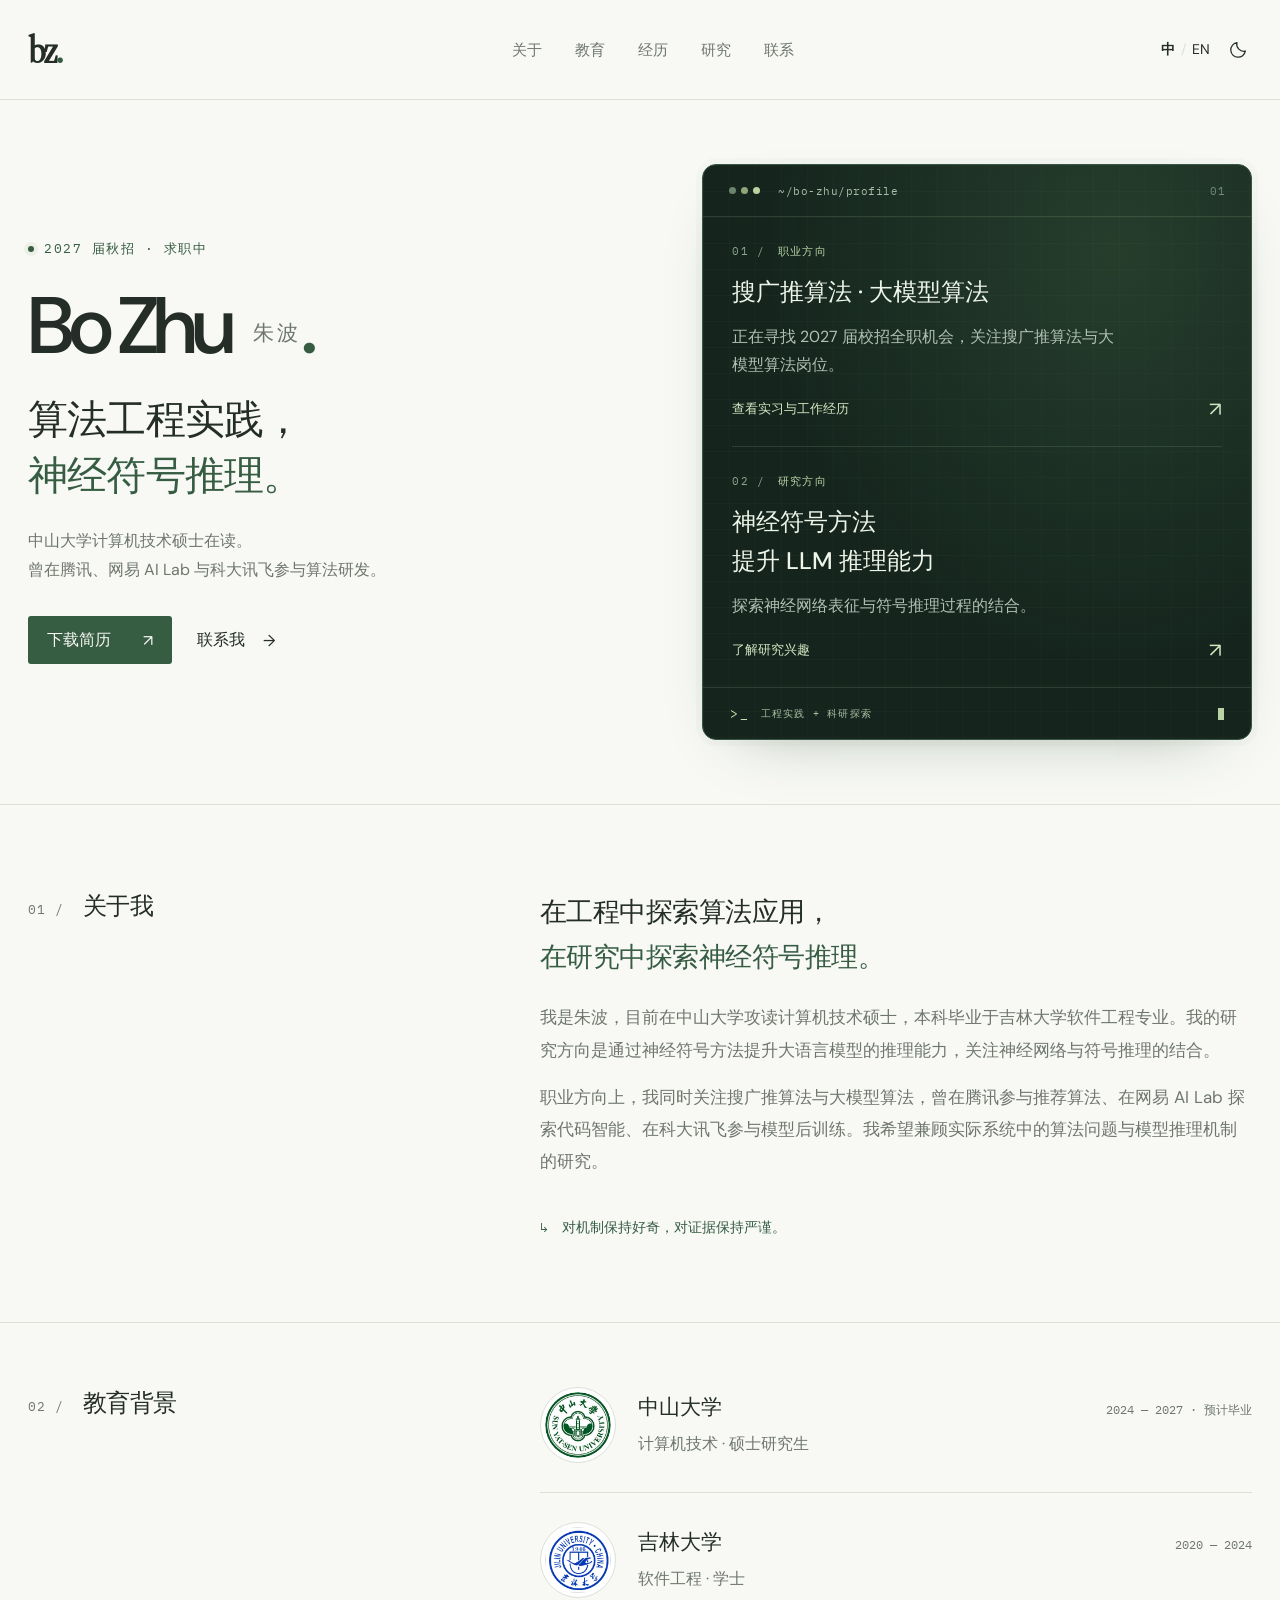
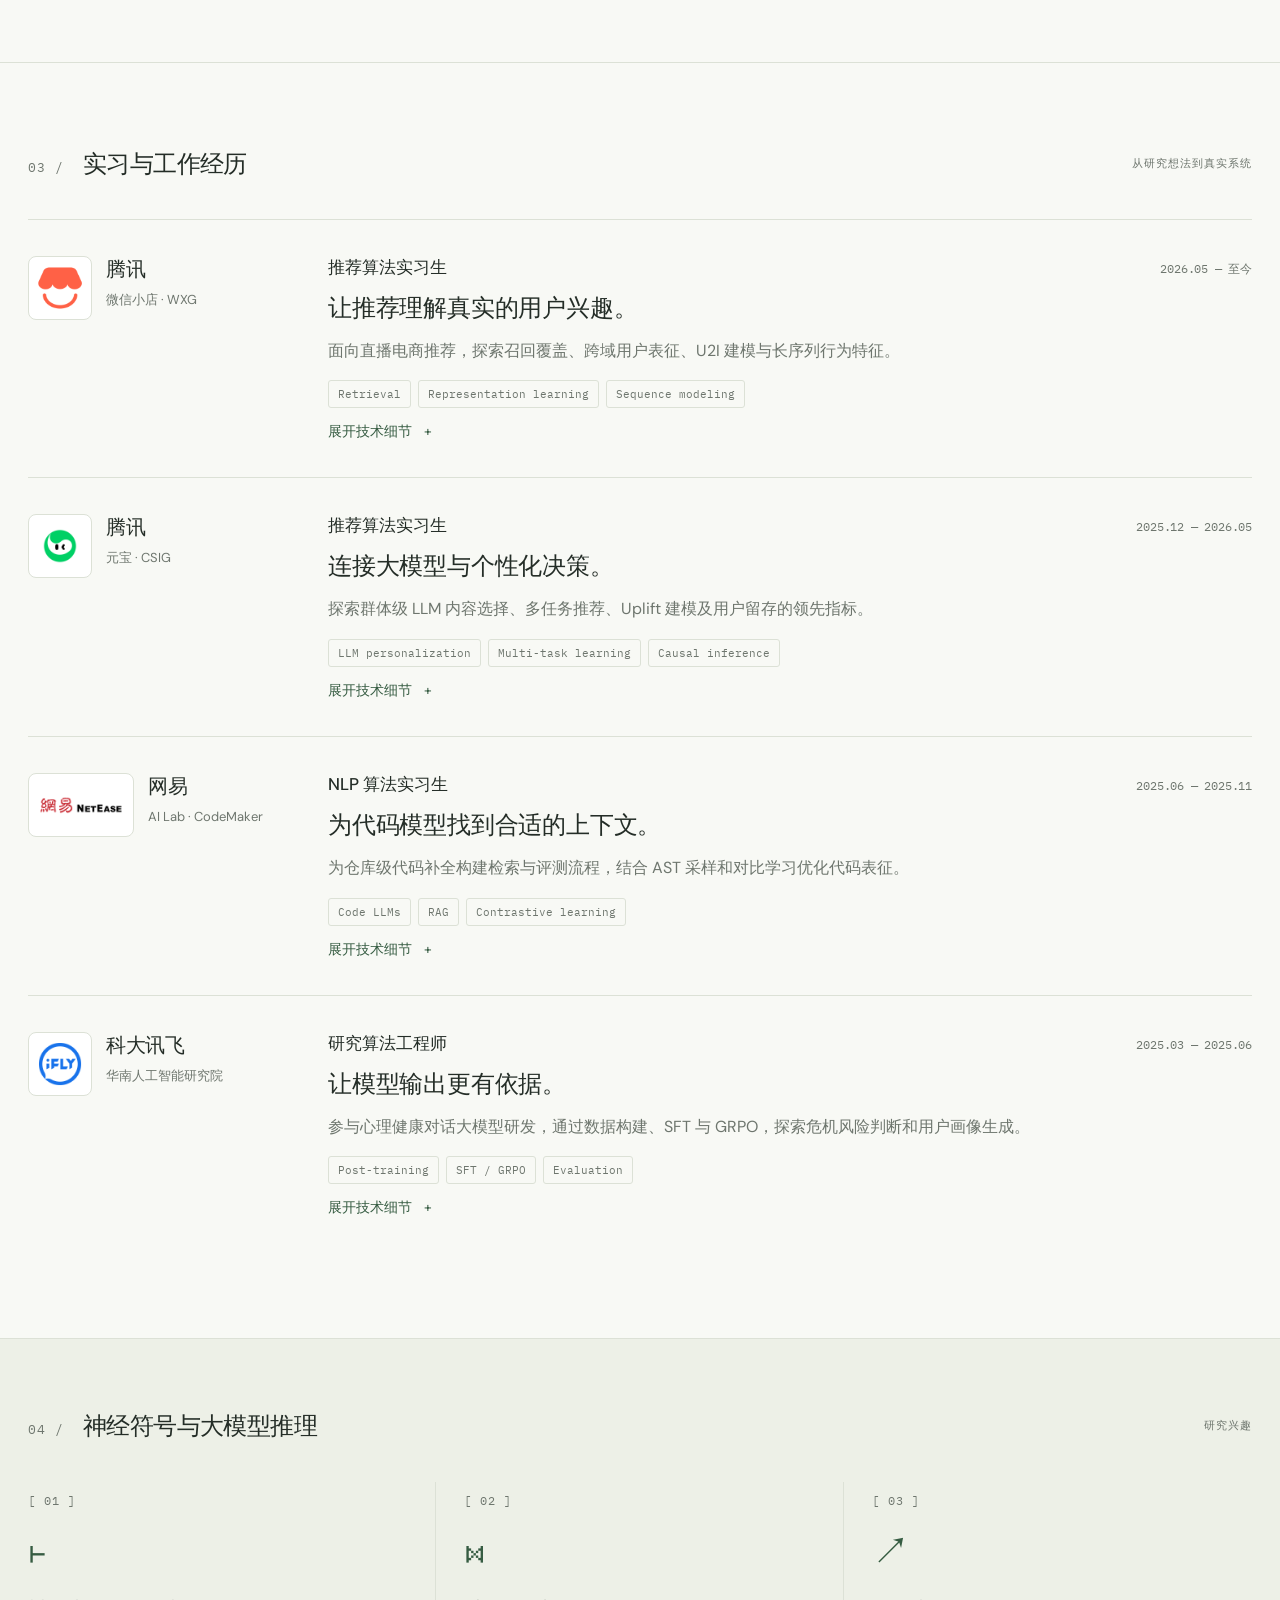
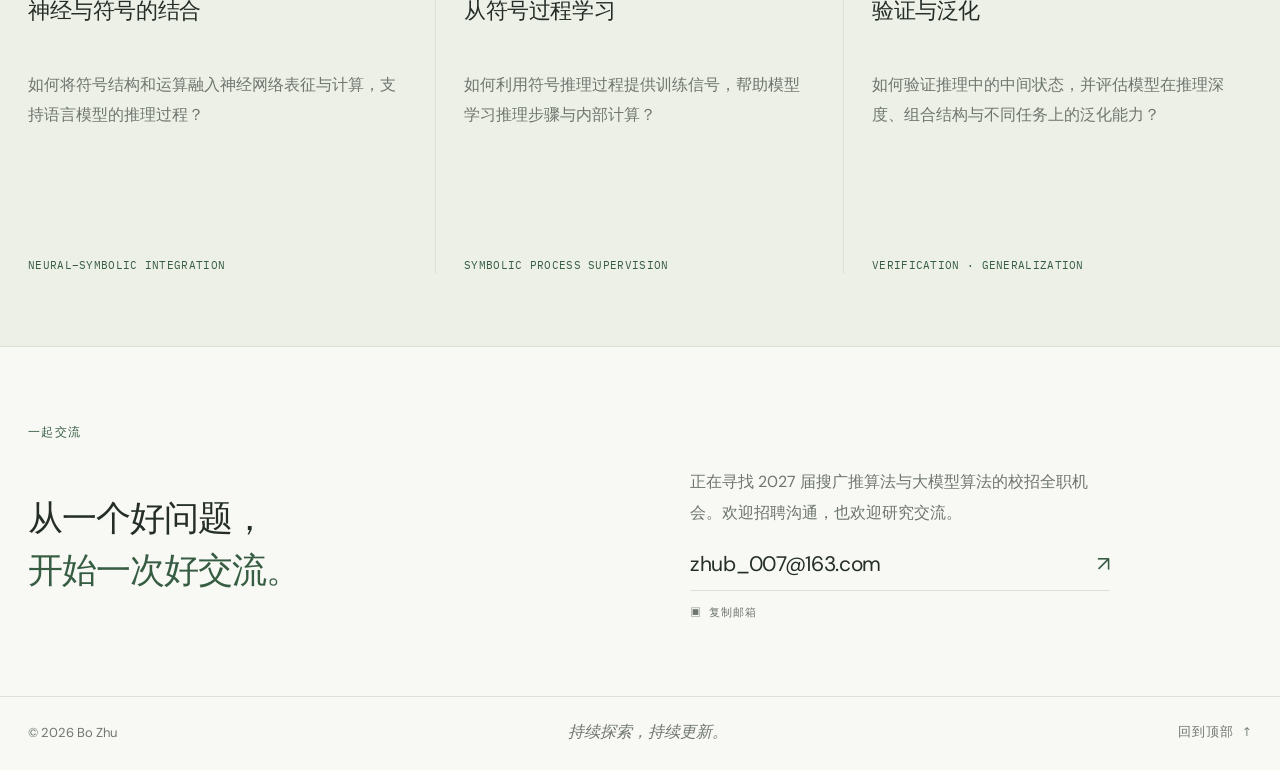
==== index.html @ c51eaf6b "Prioritize education, add school and Weixin Shop marks, default to Chinese" ====
<!doctype html>
<html lang="zh-CN">
<head>
<meta charset="utf-8"><meta name="viewport" content="width=device-width, initial-scale=1">
<meta name="description" content="朱波，中山大学计算机技术硕士在读。职业方向为搜广推算法与大模型算法，研究神经符号方法与 LLM 推理。">
<meta name="theme-color" content="#f7f8f3"><title>朱波 · 研究与技术实践</title>
<link rel="icon" href="favicon.svg" type="image/svg+xml"><link rel="stylesheet" href="styles.css">
<script src="profile.js" defer></script><script src="app.js" defer></script>
</head>
<body>
<a class="skip" href="#main" data-i18n="skip">跳至正文</a>
<div class="reading-progress" aria-hidden="true"></div>
<header class="site-header"><a class="wordmark" href="#home" aria-label="Bo Zhu home">bz<span>.</span></a><nav aria-label="Main navigation"><a href="#about" data-i18n="navAbout">关于</a><a href="#education" data-i18n="navEducation">教育</a><a href="#experience" data-i18n="navExperience">经历</a><a href="#research" data-i18n="navResearch">研究</a><a href="#contact" data-i18n="navContact">联系</a></nav><div class="controls"><button id="language" aria-label="Switch to English"><b>中</b><span class="divider">/</span>EN</button><button id="theme" aria-label="切换深色主题" title="Switch theme"><svg viewBox="0 0 24 24" fill="none" stroke="currentColor" stroke-width="1.5" aria-hidden="true"><path d="M20.8 13.4A8.7 8.7 0 0 1 10.6 3.2 8.8 8.8 0 1 0 20.8 13.4Z"/></svg></button></div></header>
<main id="main">
<section class="hero wrap" id="home">
<div class="hero-copy"><p class="eyebrow"><span class="status-dot"></span><span data-i18n="heroLabel">2027 届秋招 · 求职中</span></p><h1>Bo Zhu<span class="name-zh">朱波</span><span class="name-period">.</span></h1><h2 data-i18n="heroTitle">算法工程实践，<br><em>神经符号推理。</em></h2><p class="hero-description" data-i18n="heroDescription">中山大学计算机技术硕士在读。<br>曾在腾讯、网易 AI Lab 与科大讯飞参与算法研发。</p><div class="hero-actions"><a class="button primary" id="download-cv" href="resume/Bo_Zhu_CV_zh.pdf" download="Bo_Zhu_CV_zh.pdf"><span data-i18n="downloadCV">下载简历</span><span aria-hidden="true">↗</span></a><a class="text-link" href="#contact"><span data-i18n="getInTouch">联系我</span><span aria-hidden="true">→</span></a></div></div>
<aside class="profile-console" aria-label="Career and research overview">
<div class="console-glow" aria-hidden="true"></div>
<div class="console-bar"><div class="console-dots" aria-hidden="true"><i></i><i></i><i></i></div><span class="mono">~/bo-zhu/profile</span><span class="console-index mono">01</span></div>
<div class="console-content">
<a class="console-track" href="#experience"><span class="console-caption mono"><span aria-hidden="true">01 /</span><span data-i18n="careerLabel">职业方向</span></span><h3 data-i18n="careerFocus">搜广推算法 · 大模型算法</h3><p data-i18n="overviewCareerText">正在寻找 2027 届校招全职机会，关注搜广推算法与大模型算法岗位。</p><span class="console-link"><span data-i18n="overviewCareerLink">查看实习与工作经历</span><span aria-hidden="true">↗</span></span></a>
<a class="console-track" href="#research"><span class="console-caption mono"><span aria-hidden="true">02 /</span><span data-i18n="researchLabel">研究方向</span></span><h3 data-i18n="researchFocus">神经符号方法<br>提升 LLM 推理能力</h3><p data-i18n="overviewResearchText">探索神经网络表征与符号推理过程的结合。</p><span class="console-link"><span data-i18n="overviewResearchLink">了解研究兴趣</span><span aria-hidden="true">↗</span></span></a>
</div><div class="console-footer mono"><span aria-hidden="true">&gt;_</span><span data-i18n="consoleFooter">工程实践 + 科研探索</span><span class="console-cursor" aria-hidden="true"></span></div>
</aside>
</section>
<section class="section wrap about" id="about"><div class="section-label"><span class="mono">01 /</span><h2 data-i18n="aboutTitle">关于我</h2></div><div class="about-content"><p class="large-copy" data-i18n="aboutLead">在工程中探索算法应用，<br><em>在研究中探索神经符号推理。</em></p><p data-i18n="aboutBody">我是朱波，目前在中山大学攻读计算机技术硕士，本科毕业于吉林大学软件工程专业。我的研究方向是通过神经符号方法提升大语言模型的推理能力，关注神经网络与符号推理的结合。</p><p data-i18n="aboutBody2">职业方向上，我同时关注搜广推算法与大模型算法，曾在腾讯参与推荐算法、在网易 AI Lab 探索代码智能、在科大讯飞参与模型后训练。我希望兼顾实际系统中的算法问题与模型推理机制的研究。</p><div class="about-note"><span class="mono">↳</span><span data-i18n="aboutNote">对机制保持好奇，对证据保持严谨。</span></div></div></section>
<section class="section wrap education" id="education"><div class="section-label"><span class="mono">02 /</span><h2 data-i18n="educationTitle">教育背景</h2></div><div id="education-list"></div></section>
<section class="section wrap" id="experience"><div class="section-heading"><div class="section-label"><span class="mono">03 /</span><h2 data-i18n="experienceTitle">实习与工作经历</h2></div><span class="section-aside mono" data-i18n="experienceAside">从研究想法到真实系统</span></div><div id="experience-list"></div></section>
<section class="research-section" id="research"><div class="wrap"><div class="section-heading"><div class="section-label"><span class="mono">04 /</span><h2 data-i18n="researchTitle">神经符号与大模型推理</h2></div><span class="section-aside mono" data-i18n="researchAside">研究兴趣</span></div><div class="research-grid"><article><span class="research-number mono">[ 01 ]</span><div class="research-symbol" aria-hidden="true">⊢</div><h3 data-i18n="r1Title">神经与符号的结合</h3><p data-i18n="r1Body">如何将符号结构和运算融入神经网络表征与计算，支持语言模型的推理过程？</p><span class="research-tag mono">NEURAL–SYMBOLIC INTEGRATION</span></article><article><span class="research-number mono">[ 02 ]</span><div class="research-symbol" aria-hidden="true">⋈</div><h3 data-i18n="r2Title">从符号过程学习</h3><p data-i18n="r2Body">如何利用符号推理过程提供训练信号，帮助模型学习推理步骤与内部计算？</p><span class="research-tag mono">SYMBOLIC PROCESS SUPERVISION</span></article><article><span class="research-number mono">[ 03 ]</span><div class="research-symbol" aria-hidden="true">↗</div><h3 data-i18n="r3Title">验证与泛化</h3><p data-i18n="r3Body">如何验证推理中的中间状态，并评估模型在推理深度、组合结构与不同任务上的泛化能力？</p><span class="research-tag mono">VERIFICATION · GENERALIZATION</span></article></div></div></section>
<section class="section wrap" id="publications" hidden><div class="section-label"><span class="mono">05 /</span><h2 data-i18n="publicationsTitle">代表性论文</h2></div><div id="publication-list"></div></section>
<section class="contact-section wrap" id="contact"><p class="eyebrow mono" data-i18n="contactLabel">一起交流</p><div class="contact-grid"><h2 data-i18n="contactTitle">从一个好问题，<br><em>开始一次好交流。</em></h2><div><p data-i18n="contactBody">正在寻找 2027 届搜广推算法与大模型算法的校招全职机会。欢迎招聘沟通，也欢迎研究交流。</p><a class="email-link" id="email-link" href="mailto:zhub_007@163.com">zhub_007@163.com <span aria-hidden="true">↗</span></a><button class="copy-email mono" id="copy-email"><span aria-hidden="true">▣</span> <span data-i18n="copyEmail">复制邮箱</span></button><span id="copy-status" class="copy-status" role="status"></span></div></div></section>
</main>
<footer class="wrap"><span>© <span id="year">2026</span> Bo Zhu</span><span class="footer-middle" data-i18n="footerNote">持续探索，持续更新。</span><a class="mono" href="#home"><span data-i18n="backTop">回到顶部</span> ↑</a></footer>
</body></html>
---- styles.css ----
@import url('https://fonts.googleapis.com/css2?family=DM+Sans:wght@400;450;500;550;600;650;700&family=IBM+Plex+Mono:wght@400;450;500&family=Libre+Caslon+Display&display=swap');
:root{--bg:#f8f9f5;--text:#242d27;--muted:#6e766e;--line:#dce1d6;--green:#365c42;--soft:#edf0e7;--white:#fff;--accent:#bfd09f;--serif:'Libre Caslon Display',Georgia,serif;--sans:'DM Sans',-apple-system,BlinkMacSystemFont,'PingFang SC','Microsoft YaHei',sans-serif;--mono:'IBM Plex Mono',monospace;color-scheme:light}
:root[data-theme=dark]{--bg:#161d19;--text:#e8eee5;--muted:#a0ada2;--line:#344238;--green:#b4cba1;--soft:#202b23;--white:#1b251f;--accent:#71895d;color-scheme:dark}
*{box-sizing:border-box}html{scroll-behavior:smooth;scroll-padding-top:100px}body{margin:0;background:var(--bg);color:var(--text);font-family:var(--sans);font-size:17px;-webkit-font-smoothing:antialiased}::selection{background:var(--accent);color:#182d21}button,a{-webkit-tap-highlight-color:transparent}a{color:inherit;text-decoration:none}button{font:inherit;color:inherit;cursor:pointer}button:focus-visible,a:focus-visible,summary:focus-visible{outline:2px solid var(--green);outline-offset:6px}button{border:0;background:none}.wrap{max-width:1280px;margin:0 auto;padding-left:28px;padding-right:28px}.mono{font-family:var(--mono);font-size:13px;font-weight:400;letter-spacing:1px}.site-header{max-width:1280px;margin:auto;height:100px;display:flex;align-items:center;justify-content:space-between;padding:0 28px;border-bottom:1px solid var(--line)}.wordmark{font-family:var(--serif);font-size:38px;letter-spacing:-3px;font-weight:bold;line-height:1}.wordmark span{color:var(--green)}nav{display:flex;gap:33px;margin-left:84px}nav a{font-size:16px;color:var(--muted);transition:color .2s}nav a:hover,nav a.active{color:var(--green)}.controls{display:flex;align-items:center;gap:18px}.controls button{font-size:14px;padding:5px 0}.controls .divider{color:var(--line);padding:0 6px}.controls svg{width:17px;height:17px;display:block}.hero{padding-top:64px;display:grid;grid-template-columns:1.1fr 1fr;column-gap:55px;align-items:center}.eyebrow{display:flex;gap:10px;align-items:center;color:var(--green);font-family:var(--mono);font-size:13px;letter-spacing:1.5px;margin:0 0 26px}.status-dot{width:6px;height:6px;background:var(--green);border-radius:50%;box-shadow:0 0 0 4px var(--soft)}h1{font-size:80px;line-height:1.05;letter-spacing:-5px;font-weight:550;margin:0 0 23px}.name-zh{display:inline-block;font-size:21px;letter-spacing:3px;font-weight:400;margin-left:22px;vertical-align:middle;color:var(--muted)}.name-period{color:var(--green)}.hero h2{font-weight:450;letter-spacing:-1.7px;font-size:39px;line-height:1.19;margin:0 0 24px}em{font-family:var(--serif);font-weight:400;color:var(--green);font-size:1.2em}.hero-description{color:var(--muted);line-height:1.85;font-size:16px;margin:0}.hero-actions{display:flex;gap:25px;align-items:center;margin-top:32px}.button{padding:13px 19px;display:inline-flex;align-items:center;gap:32px;font-size:16px;border-radius:3px}.primary{background:var(--green);color:var(--bg);transition:transform .2s,opacity .2s}.primary:hover{transform:translateY(-2px);opacity:.9}.text-link{display:inline-flex;gap:18px;align-items:center;font-size:16px}.text-link:hover{color:var(--green)}.reasoning-art{margin-top:18px;color:var(--green)}.art-top,.art-bottom{display:flex;justify-content:space-between;color:var(--muted);font-size:12px}.art-top{padding:0 10px 14px;border-bottom:1px solid var(--line)}.art-bottom{padding:17px 10px 0;border-top:1px solid var(--line)}.art-bottom>span:first-child{display:flex;gap:9px;align-items:center}.tiny-square{width:5px;height:5px;background:var(--green)}.graph{width:100%;display:block}.graph-node circle,.graph-center circle{stroke:var(--green);fill:var(--bg)}.graph-node .solid{fill:var(--green)}.graph text{font-family:var(--mono);fill:var(--muted);font-size:13px;letter-spacing:.1px}.graph-center>circle:first-child{fill:none;stroke-opacity:.18}.graph-center>circle:nth-child(2){fill:var(--soft);stroke-width:1.5}.flow{animation:flow 25s linear infinite}.pulse{transform-origin:center;animation:pulse 5s ease-in-out infinite}.hero-footer{grid-column:1/-1;display:flex;align-items:center;justify-content:space-between;border-top:1px solid var(--line);border-bottom:1px solid var(--line);margin-top:75px;padding:23px 0;color:var(--muted)}.hero-footer>div{display:flex;align-items:center;gap:23px;font-size:14px}.hero-footer i{font-size:14px;font-style:normal;color:#9aa88c}.hero-footer>a{font-size:22px;color:var(--green)}.section{padding-top:85px;padding-bottom:85px;scroll-margin-top:10px}.section-label{display:flex;gap:19px;align-items:baseline}.section-label>.mono{color:var(--muted)}.section-label h2{font-size:24px;letter-spacing:-.6px;font-weight:500;margin:0}.about{display:grid;grid-template-columns:1fr 1.65fr;gap:80px;border-bottom:1px solid var(--line)}.about-content>.large-copy{font-size:26px;line-height:1.4;letter-spacing:-.5px;color:var(--text);margin:0 0 22px}.about-content>p{color:var(--muted);font-size:16px;line-height:1.9;margin:15px 0}.about-note{display:flex;align-items:center;gap:13px;padding-top:14px;margin-top:26px;color:var(--green);font-size:14px}.section-heading{display:flex;justify-content:space-between;align-items:center;margin-bottom:39px}.section-aside{color:var(--muted);font-size:12px}.experience-row{display:grid;grid-template-columns:260px 1fr;gap:40px;padding:32px 0;border-top:1px solid var(--line)}.experience-company{display:flex;gap:15px;align-items:flex-start}.company-icon{width:34px;height:34px;display:grid;place-items:center;background:var(--soft);border:1px solid var(--line);border-radius:7px;font-weight:600;font-size:20px;color:var(--green);flex:none}.company-icon.coral{color:#a46551}.company-icon.blue{color:#5c7a91}.company-name{font-size:18px;font-weight:550;letter-spacing:-.3px;margin:0 0 6px}.company-team{font-size:13px;color:var(--muted);line-height:1.7;max-width:190px}.experience-role{display:flex;justify-content:space-between;gap:20px;align-items:baseline;margin-bottom:14px}.experience-role h3{font-size:16px;font-weight:500;margin:0}.experience-date{font-family:var(--mono);font-size:12px;color:var(--muted);white-space:nowrap;letter-spacing:-.2px}.experience-intro{font-family:var(--serif);font-size:24px;line-height:1.25;letter-spacing:-.2px;margin:0 0 10px}.experience-body{font-size:16px;line-height:1.85;color:var(--muted);max-width:620px;margin:0}.tags{display:flex;gap:7px;flex-wrap:wrap;margin-top:15px}.tag{font-family:var(--mono);font-size:11px;letter-spacing:0;border:1px solid var(--line);border-radius:3px;padding:5px 8px;color:var(--muted)}details{margin-top:14px;font-size:14px;color:var(--muted)}summary{cursor:pointer;list-style:none;width:fit-content;color:var(--green)}summary::-webkit-details-marker{display:none}summary::after{content:' +';margin-left:8px}details[open] summary::after{content:' −'}details ul{padding-left:15px;line-height:1.85;font-size:16px}details li+li{margin-top:7px}.research-section{padding:70px 0 72px;background:var(--soft);border-block:1px solid var(--line)}.research-grid{display:grid;grid-template-columns:repeat(3,1fr);gap:0}.research-grid article{padding:6px 28px 0;border-right:1px solid var(--line)}.research-grid article:first-child{padding-left:0}.research-grid article:last-child{border:0;padding-right:0}.research-number{color:var(--muted);font-size:12px}.research-symbol{font-size:38px;color:var(--green);font-family:var(--serif);height:70px;display:flex;align-items:center;margin-top:7px}.research-grid h3{font-size:19px;font-weight:500;letter-spacing:-.4px;margin:8px 0 15px}.research-grid p{font-size:16px;line-height:1.9;color:var(--muted);min-height:90px;margin:0 0 26px}.research-tag{font-size:11px;letter-spacing:.3px;color:var(--green)}.education{display:grid;grid-template-columns:1fr 1.65fr;gap:80px;border-bottom:1px solid var(--line)}.education-row{padding:0 0 29px;margin-bottom:29px;border-bottom:1px solid var(--line);display:flex;gap:18px}.education-row:last-child{border:0;margin:0;padding-bottom:0}.university-icon{border:1px solid var(--line);width:45px;height:45px;border-radius:50%;display:grid;place-items:center;font-size:11px;color:var(--green);flex:none;letter-spacing:.2px}.school-heading{display:flex;justify-content:space-between;gap:20px;align-items:baseline}.school-info{flex:1}.school-heading h3{margin:0 0 9px;font-size:17px;font-weight:500}.school-heading time{font-family:var(--mono);font-size:11px;color:var(--muted);white-space:nowrap}.school-info p{font-size:14px;color:var(--muted);margin:0;line-height:1.7}.contact-section{padding-top:77px;padding-bottom:75px}.contact-section .eyebrow{font-size:12px;letter-spacing:1.4px}.contact-grid{display:grid;grid-template-columns:1fr 1fr;gap:100px;align-items:center}.contact-grid h2{margin:0;font-weight:450;font-size:40px;line-height:1.2;letter-spacing:-1px}.contact-grid p{color:var(--muted);font-size:16px;line-height:1.9;max-width:340px;margin:0 0 22px}.email-link{font-size:21px;display:flex;justify-content:space-between;align-items:center;border-bottom:1px solid var(--line);padding-bottom:12px;max-width:340px;letter-spacing:-.3px}.email-link span{color:var(--green)}.copy-email{font-size:11px;padding:14px 0 0;display:inline-flex;gap:7px;color:var(--muted)}.copy-email:hover{color:var(--green)}.copy-status{font-size:13px;color:var(--green);margin-left:12px}footer{border-top:1px solid var(--line);padding-top:24px!important;padding-bottom:27px!important;display:flex;justify-content:space-between;align-items:center;color:var(--muted);font-size:13px}footer a{font-size:11px}.footer-middle{font-family:var(--serif);font-style:italic;font-size:16px}.reading-progress{height:2px;background:var(--green);width:0;position:fixed;top:0;left:0;z-index:30;transition:width .1s}.skip{position:fixed;top:-100px;background:var(--green);color:var(--bg);padding:10px;z-index:40}.skip:focus{top:10px;left:10px}[hidden]{display:none!important}html[lang=zh-CN] .hero h2{font-size:36px;line-height:1.4;letter-spacing:-.8px}html[lang=zh-CN] em{font-family:var(--sans);font-size:1em;font-style:normal}html[lang=zh-CN] .large-copy{font-size:24px;line-height:1.65}html[lang=zh-CN] .experience-intro{font-family:var(--sans);font-size:22px;margin-bottom:13px}html[lang=zh-CN] .contact-grid h2{font-size:35px;line-height:1.5}html[lang=zh-CN] .research-grid h3{font-size:20px}
@keyframes flow{to{stroke-dashoffset:-240}}@keyframes pulse{50%{opacity:.3}}@media(min-width:1500px){.hero{padding-top:100px}.hero-footer{margin-top:90px}}@media(max-width:950px){.hero{column-gap:25px;padding-top:65px}h1{font-size:68px}.hero h2{font-size:32px}.name-zh{font-size:18px;margin-left:15px}.hero-footer>div{gap:12px;font-size:13px}.about,.education{gap:30px;grid-template-columns:1fr 1.8fr}.experience-row{grid-template-columns:225px 1fr;gap:20px}.experience-role{align-items:flex-start;gap:8px;flex-direction:column}.research-grid article{padding-inline:20px}.research-grid h3{font-size:17px}.school-heading{flex-direction:column;gap:0}.school-heading time{margin-bottom:10px}.contact-grid{gap:50px}}
@media(max-width:650px){html{scroll-padding-top:30px}.wrap{padding-inline:23px}.site-header{height:78px;padding-inline:23px}.wordmark{font-size:33px}nav{gap:17px;margin:0}nav a{font-size:13px}nav a:last-child{display:none}.controls{gap:13px}.hero{padding-top:48px;grid-template-columns:1fr;gap:0}.eyebrow{font-size:12px;margin-bottom:24px}h1{font-size:72px;margin-bottom:24px}.hero h2{font-size:35px}.hero-description{font-size:16px;max-width:340px}.hero-actions{gap:24px;margin-top:27px}.reasoning-art{margin:48px 8px 0;max-width:440px;justify-self:center;width:calc(100% - 16px)}.graph{max-height:325px}.hero-footer{margin-top:34px;padding:21px 0;gap:13px;align-items:flex-start}.hero-footer>.mono{font-size:11px;max-width:60px;line-height:1.7}.hero-footer>div{gap:8px;align-items:flex-start;flex-direction:column;font-size:13px}.hero-footer i{display:none}.hero-footer>a{margin-top:8px}.section{padding-top:54px;padding-bottom:54px}.about,.education{grid-template-columns:1fr;gap:30px}.section-label{gap:14px}.section-label h2{font-size:23px}.about-content>.large-copy{font-size:24px}.about-content>p{font-size:16px}.about-note{font-size:13px;line-height:1.8}.section-aside{display:none}.section-heading{margin-bottom:28px}.experience-row{grid-template-columns:1fr;gap:20px;padding:28px 0}.experience-company{align-items:center}.company-name{font-size:17px;margin:0 0 3px}.company-team{max-width:none;font-size:13px}.company-icon{width:33px;height:33px}.experience-role{flex-direction:row;align-items:baseline;gap:10px}.experience-role h3{font-size:14px}.experience-date{font-size:11px;white-space:normal;text-align:right}.experience-intro{font-size:24px}.experience-body{font-size:16px}.tag{font-size:11px}.research-section{padding-block:50px}.research-grid{grid-template-columns:1fr}.research-grid article,.research-grid article:first-child,.research-grid article:last-child{padding:24px 0;border-right:0;border-bottom:1px solid var(--line)}.research-grid article:first-child{padding-top:0}.research-grid article:last-child{border-bottom:0;padding-bottom:0}.research-symbol{height:50px;margin-top:0}.research-grid h3{font-size:22px;margin-top:9px}.research-grid p{min-height:0;max-width:360px;margin-bottom:20px}.research-tag{font-size:11px}.education-row{gap:16px}.school-heading h3{font-size:18px}.school-heading time{font-size:12px}.school-info p{font-size:16px}.contact-section{padding-block:52px}.contact-grid{grid-template-columns:1fr;gap:28px}.contact-grid h2{font-size:36px}.email-link{font-size:22px;max-width:none}.contact-grid p{font-size:16px;max-width:none}footer{flex-wrap:wrap;gap:20px}.footer-middle{order:3;width:100%;font-size:16px}html[lang=zh-CN] .hero h2{font-size:31px}html[lang=zh-CN] .experience-intro{font-size:21px}html[lang=zh-CN] .large-copy{font-size:23px}}
@media(prefers-reduced-motion:reduce){html{scroll-behavior:auto}*,*::before,*::after{animation:none!important;transition:none!important}}
.publication{margin-top:28px;padding-top:22px;border-top:1px solid var(--line)}.publication h3{font-size:21px;font-weight:500;line-height:1.5;margin:0 0 10px}.publication p{color:var(--muted);font-size:16px;line-height:1.8}.publication a{font-size:16px;color:var(--green)}
@media(max-width:650px){h1{font-size:clamp(52px,18.4vw,72px)}}

/* Revision 2: readable text and two explicit professional/research focus areas. */
.hero-description{max-width:560px;line-height:1.8}.hero h2{font-size:clamp(34px,3.3vw,43px)}
.hero-footer{display:grid;grid-template-columns:1fr 1fr auto;gap:32px;align-items:start;margin-top:56px;padding:26px 0}
.hero-footer>.focus-item{display:block}.focus-item>.mono{font-size:12px;color:var(--muted);letter-spacing:1px}.focus-item>p{font-size:17px;line-height:1.6;color:var(--text);margin:10px 0 0;max-width:470px}.hero-footer>a{align-self:center}
.company-icon{width:106px;height:64px;background:white;border:1px solid var(--line);border-radius:8px;padding:9px;overflow:hidden;flex:none}.company-icon img{width:100%;height:100%;object-fit:contain}.tencent-logo{background:#0757c7}.product-logo{width:64px;padding:5px}.netease-logo{width:106px;padding:8px}.company-team{line-height:1.65}.experience-company{gap:14px}.experience-date{font-size:12px}.experience-role h3{font-size:17px}.experience-body{max-width:760px;font-size:16px;line-height:1.85}.experience-intro{font-size:28px}.tag{font-size:11px;padding:6px 9px}.company-name{font-size:20px}.company-team{font-size:13px}.experience-row{padding:36px 0}.research-grid p{font-size:16px;min-height:160px}.research-tag{font-size:11px;line-height:1.7;display:block}.research-grid h3{font-size:21px;line-height:1.45;min-height:60px}.section-aside{font-size:11px}.about-content>p{font-size:17px}.contact-grid p{font-size:16px;max-width:420px}.email-link{max-width:420px}.school-info p{font-size:16px}.school-heading time{font-size:12px}nav a{font-size:15px}.controls button{font-size:14px}.controls button{min-height:36px;min-width:24px}.controls svg{width:20px;height:20px}.research-section .section-heading{gap:25px}.research-section .section-label h2{line-height:1.4}
html[lang=zh-CN] .hero h2{font-size:40px}html[lang=zh-CN] .experience-intro{font-size:24px}html[lang=zh-CN] .research-grid h3{font-size:22px}html[lang=zh-CN] .large-copy{font-size:27px}
@media(max-width:1000px){.hero{gap:28px}.hero h2{font-size:35px}.experience-role{flex-direction:column;gap:10px}.hero-footer{gap:24px}.focus-item>p{font-size:16px}.experience-row{grid-template-columns:240px 1fr}.company-icon{width:90px}.product-logo{width:58px}.research-grid p{min-height:190px}}
@media(max-width:700px){.site-header{padding-inline:22px;height:82px}nav{gap:15px;margin:0}nav a{font-size:14px}nav a:last-child{display:none}.controls{gap:10px}.controls button{font-size:13px}.hero{grid-template-columns:1fr;padding-top:44px;gap:0}.hero h2{font-size:36px}.hero-description{font-size:16px;max-width:none}.hero-actions{gap:22px}.button,.text-link{font-size:15px}.reasoning-art{margin-top:40px;max-width:440px;justify-self:center;width:100%}.hero-footer{grid-template-columns:1fr auto;gap:24px 10px;margin-top:30px}.hero-footer .focus-item{grid-column:1}.hero-footer>a{grid-column:2;grid-row:1/3}.focus-item>p{font-size:17px;line-height:1.6}.focus-item>.mono{font-size:12px}.hero-footer>.focus-item{max-width:none}.experience-row{grid-template-columns:1fr;gap:22px}.experience-role{flex-direction:row;align-items:baseline}.experience-role h3{font-size:16px}.experience-date{font-size:12px}.experience-company{align-items:center}.company-icon{height:58px;width:112px}.product-logo{width:58px}.company-name{font-size:20px}.company-team{font-size:13px}.experience-intro{font-size:26px}.experience-body{font-size:16px}.about-content>p{font-size:16px}.about-content>.large-copy{font-size:26px}.about-note{font-size:14px}.research-grid{grid-template-columns:1fr}.research-grid article,.research-grid article:first-child,.research-grid article:last-child{padding:26px 0;border-right:0;border-bottom:1px solid var(--line)}.research-grid article:first-child{padding-top:0}.research-grid article:last-child{border-bottom:0;padding-bottom:0}.research-grid h3{font-size:22px;min-height:0}.research-grid p{font-size:16px;min-height:0;max-width:none}.research-tag{font-size:11px}.section-aside{display:none}.about,.education{grid-template-columns:1fr;gap:30px}.school-heading h3{font-size:19px}.school-heading time{font-size:12px}.school-info p{font-size:16px}.contact-grid{grid-template-columns:1fr;gap:30px}.contact-grid p{font-size:16px}.section-label h2{font-size:24px}.email-link{font-size:22px}.copy-email{font-size:12px}.footer-middle{font-size:16px}footer{font-size:13px}html[lang=zh-CN] .hero h2{font-size:34px}html[lang=zh-CN] .large-copy{font-size:24px}.desktop-break{display:none}}
@media(max-width:360px){nav{gap:11px}nav a{font-size:12px}.controls{gap:8px}.experience-role{flex-direction:column}.hero-actions{gap:15px}.button{gap:18px}.wrap{padding-inline:20px}}

.hero h2{letter-spacing:-.8px}.hero h2 em{margin-right:.08em}
@media(max-width:700px){.hero h2{font-size:32px}.hero-actions{gap:20px}.hero-actions .button{gap:14px;padding:13px 14px}.hero-actions .text-link{gap:10px}.hero-actions .button span:first-child,.hero-actions .text-link span:first-child{white-space:nowrap}}

/* A readable technical profile replaces the decorative reasoning graph. */
.hero{padding-bottom:64px;border-bottom:1px solid var(--line);column-gap:70px;align-items:center}
.profile-console{--glow-x:75%;--glow-y:15%;position:relative;isolation:isolate;overflow:hidden;background:#15251e;color:#edf4e8;border:1px solid #395544;border-radius:14px;box-shadow:0 24px 64px -40px #18372170,0 0 0 6px #365c4206;transition:transform .2s ease-out;transform-style:preserve-3d;margin:0}
.console-glow{position:absolute;inset:0;z-index:-1;pointer-events:none;background:radial-gradient(ellipse at var(--glow-x) var(--glow-y),#7ebd7529,transparent 60%),linear-gradient(#bdd7aa06 1px,transparent 1px),linear-gradient(90deg,#bdd7aa06 1px,transparent 1px);background-size:auto,26px 26px,26px 26px}
.console-bar{display:flex;align-items:center;gap:18px;height:52px;border-bottom:1px solid #bdd7aa24;padding:0 26px;color:#a9bca9}.console-bar .mono{font-size:11px;letter-spacing:.5px}.console-dots{display:flex;gap:5px}.console-dots i{height:7px;width:7px;border-radius:50%;background:#6a846e}.console-dots i:nth-child(2){background:#91a377}.console-dots i:nth-child(3){background:#bfd19f}.console-index{margin-left:auto;color:#718b75}
.console-content{padding:0 29px}.console-track{display:block;position:relative;padding:27px 0 24px}.console-track+.console-track{border-top:1px solid #bdd7aa24}.console-caption{display:flex;gap:12px;color:#b9d4a3;font-size:11px;letter-spacing:1.3px}.console-caption>span:first-child{color:#8ba48c}.console-track h3{font-size:25px;line-height:1.4;letter-spacing:-.5px;font-weight:500;margin:14px 0 12px;max-width:390px}.console-track p{color:#b1c0b2;font-size:15px;line-height:1.75;margin:0 0 17px;max-width:390px}.console-link{color:#d2e6bf;font-size:13px;display:flex;justify-content:space-between;align-items:center;gap:15px}.console-link>span:last-child{font-size:20px;transition:transform .25s}.console-track:hover .console-link>span:last-child{transform:translate(3px,-3px)}.console-track:hover h3{color:#d6eabc}.console-track:focus-visible{outline-color:#c4dda6;outline-offset:-4px;border-radius:4px}.console-footer{display:flex;align-items:center;gap:12px;border-top:1px solid #bdd7aa24;padding:17px 27px;color:#a8bea1;font-size:10px;letter-spacing:1.2px}.console-cursor{height:12px;width:6px;margin-left:auto;background:#bad3a4;animation:cursorGlow 2.8s ease-in-out infinite}.console-footer>span:first-child{font-size:13px;color:#c7dfae}
@keyframes cursorGlow{50%{opacity:.25}}
:root[data-theme=dark] .profile-console{background:#192c22;box-shadow:0 24px 70px -45px #000}
html[lang=zh-CN] .console-track h3{font-size:24px;line-height:1.6;letter-spacing:0}html[lang=zh-CN] .console-track p{font-size:16px}
@media(max-width:1000px){.hero{column-gap:34px}.console-content{padding-inline:23px}.console-bar{padding-inline:23px}.console-track h3{font-size:23px}.console-track p{font-size:15px}}
@media(max-width:700px){.hero{gap:35px;padding-bottom:42px}.profile-console{width:100%;max-width:490px;justify-self:center}.console-content{padding-inline:23px}.console-track{padding-block:25px}.console-track h3{font-size:24px}.console-track p{font-size:16px}.console-caption{font-size:12px}.console-link{font-size:14px}.console-footer{font-size:10px}.console-bar{height:49px}.console-track h3{max-width:none}html[lang=zh-CN] .console-track h3{font-size:23px}}

/* Education visibility and authentic university / product marks. */
.education{padding-top:64px;padding-bottom:64px}.education-row{align-items:center;gap:22px}.university-icon{width:76px;height:76px;overflow:hidden;background:#fff;border:1px solid var(--line);padding:4px}.university-icon img{display:block;width:100%;height:100%;object-fit:contain;border-radius:50%}.school-heading h3{font-size:21px}.school-heading time{font-size:12px}.school-info{min-width:0}.weixin-shop-logo{width:64px;padding:5px;background:#fff}.weixin-shop-logo img{object-fit:cover;object-position:left}
@media(max-width:1000px){.weixin-shop-logo{width:58px}.school-heading{gap:3px}}
@media(max-width:700px){.education{padding-block:48px}.education-row{gap:18px}.university-icon{width:68px;height:68px}.school-heading h3{font-size:20px}.school-info p{font-size:16px}.weixin-shop-logo{width:58px}nav{gap:12px}nav a{font-size:13px}nav a[href="#about"],nav a[href="#contact"]{display:none}}
@media(max-width:360px){nav a{font-size:12px}.university-icon{width:58px;height:58px}.education-row{gap:13px}}
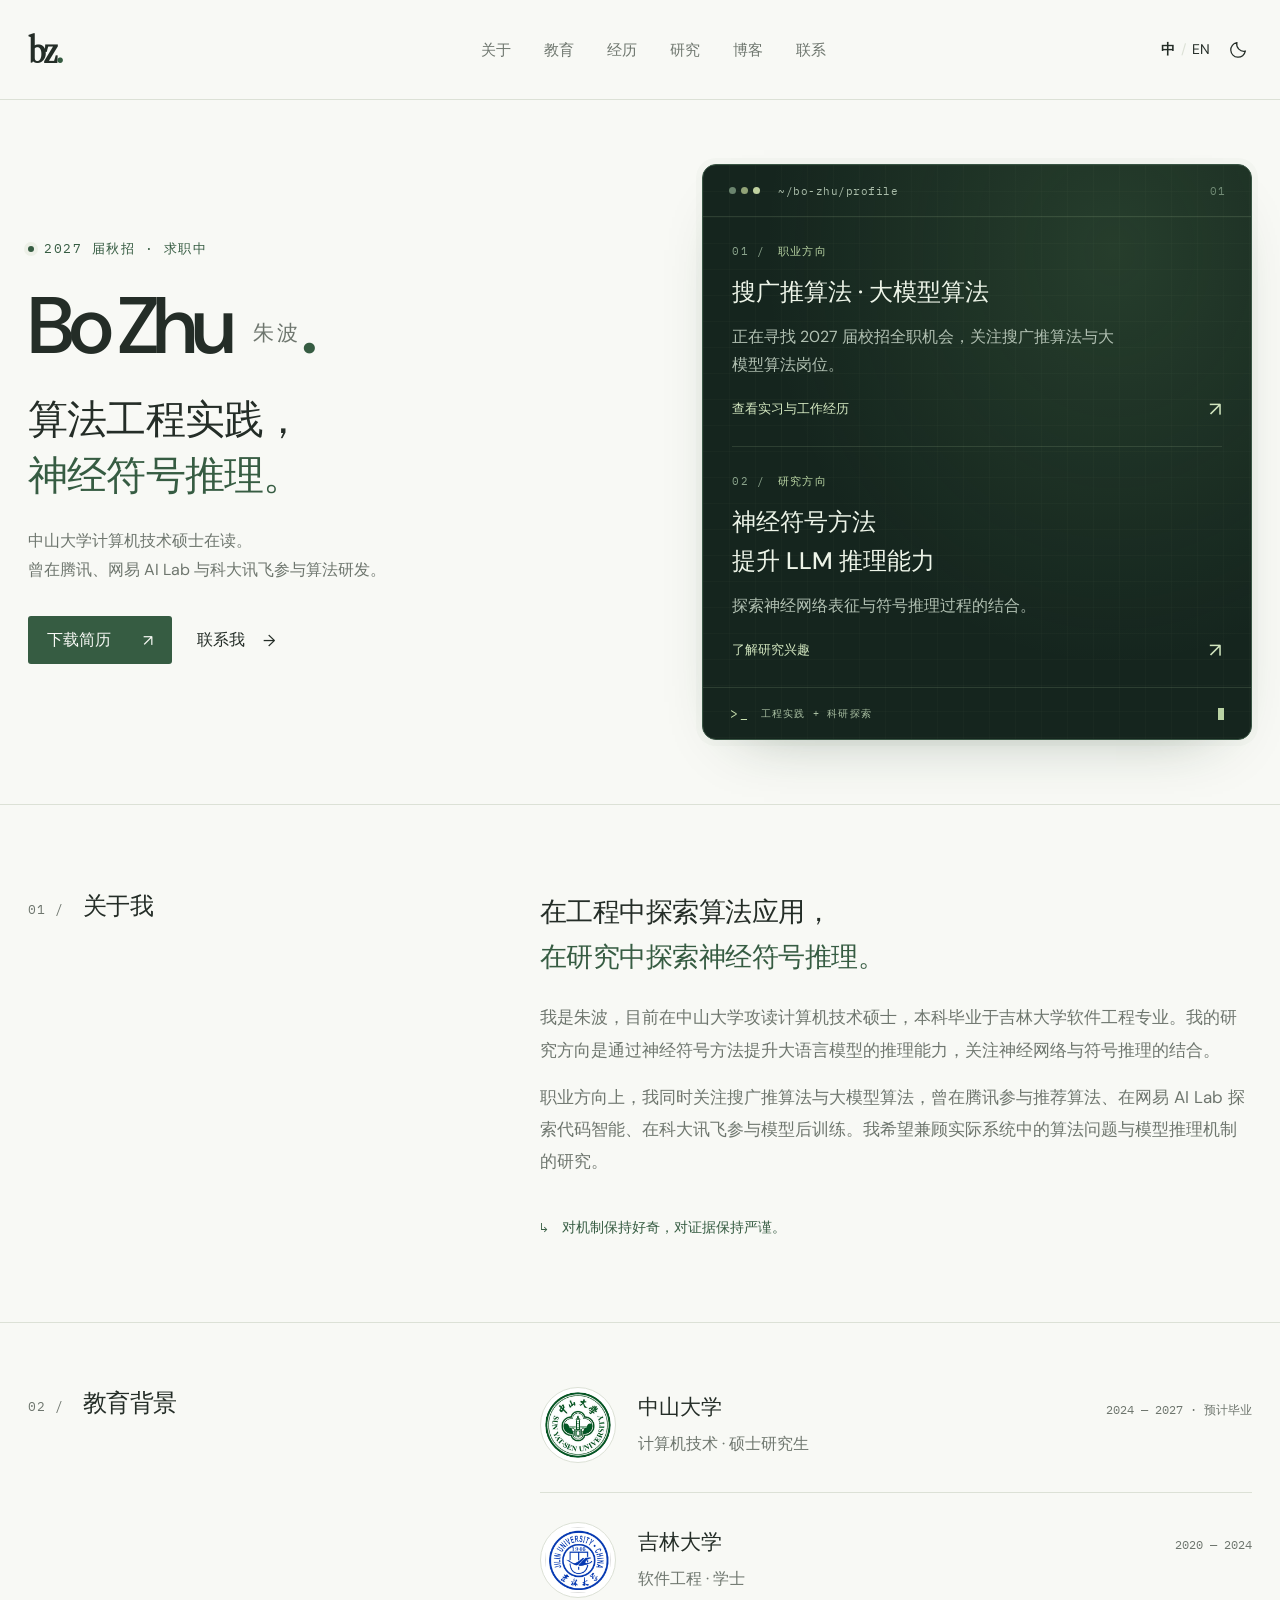
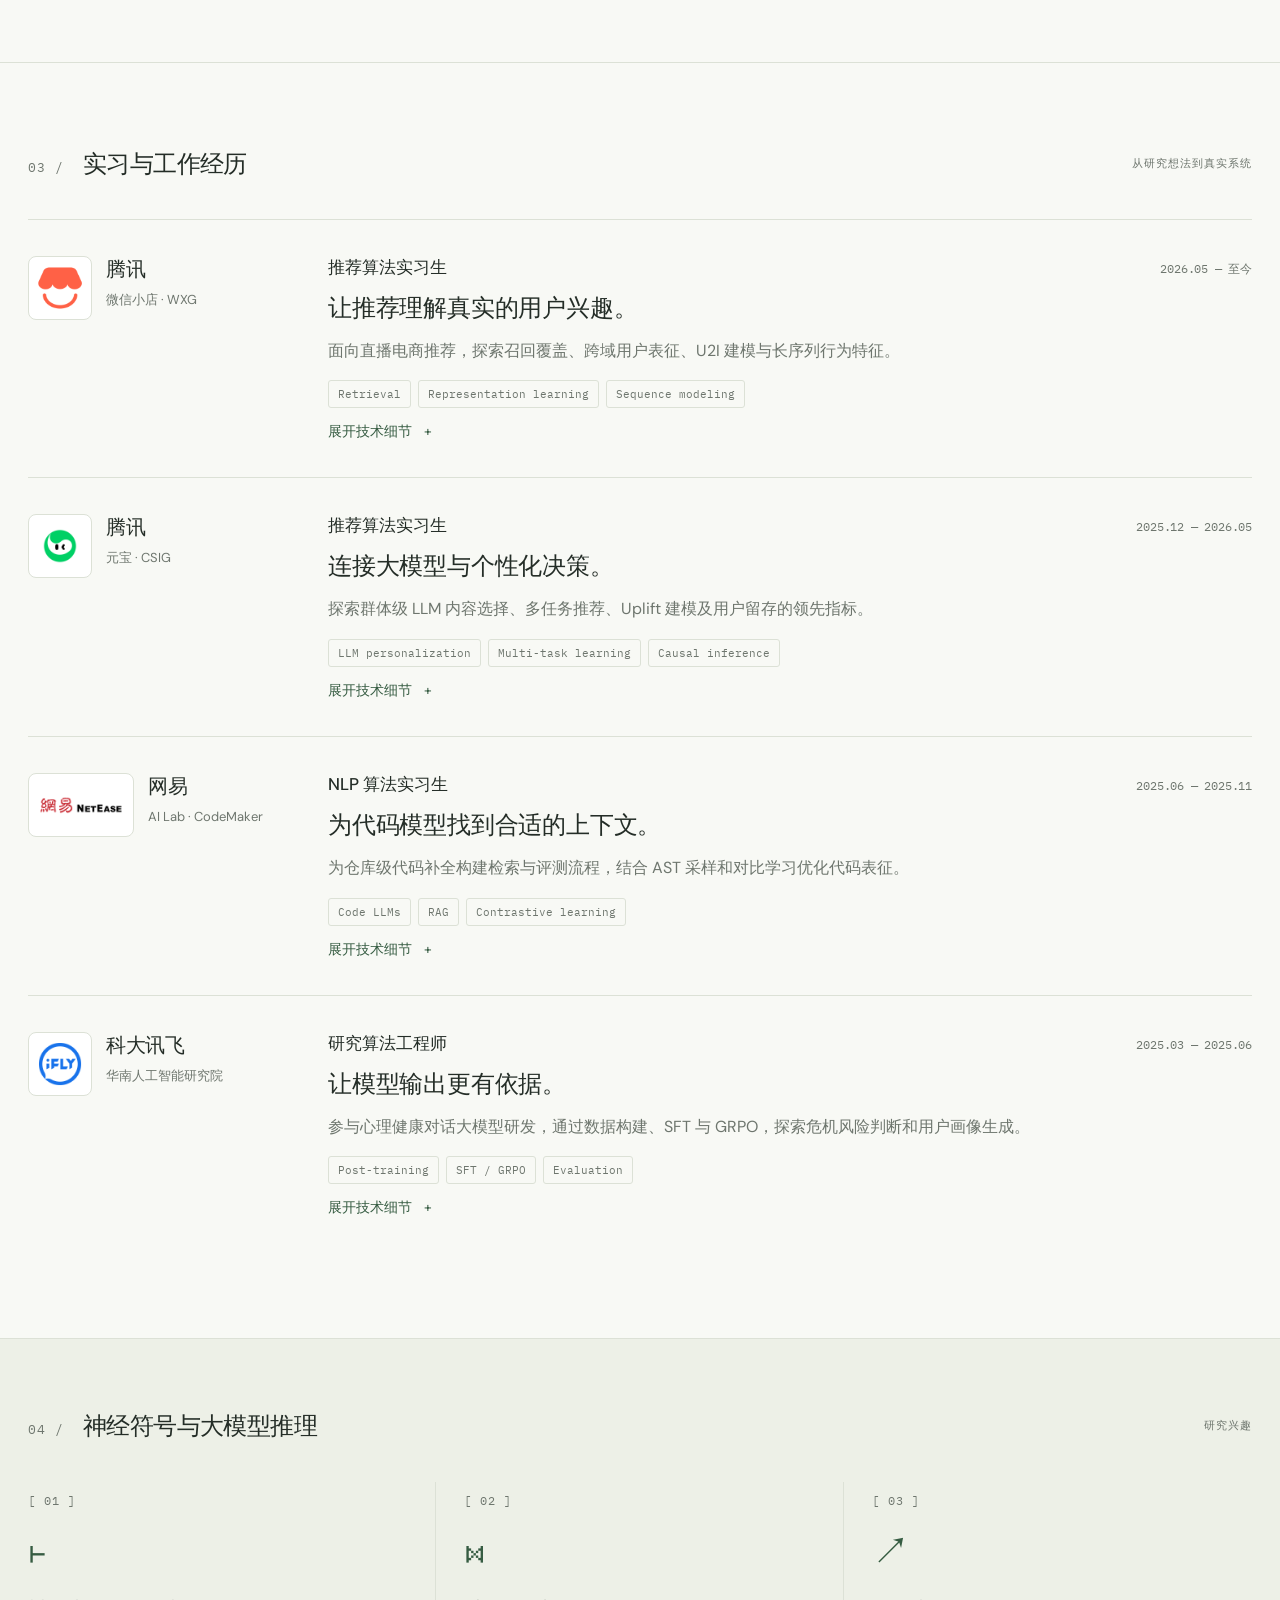
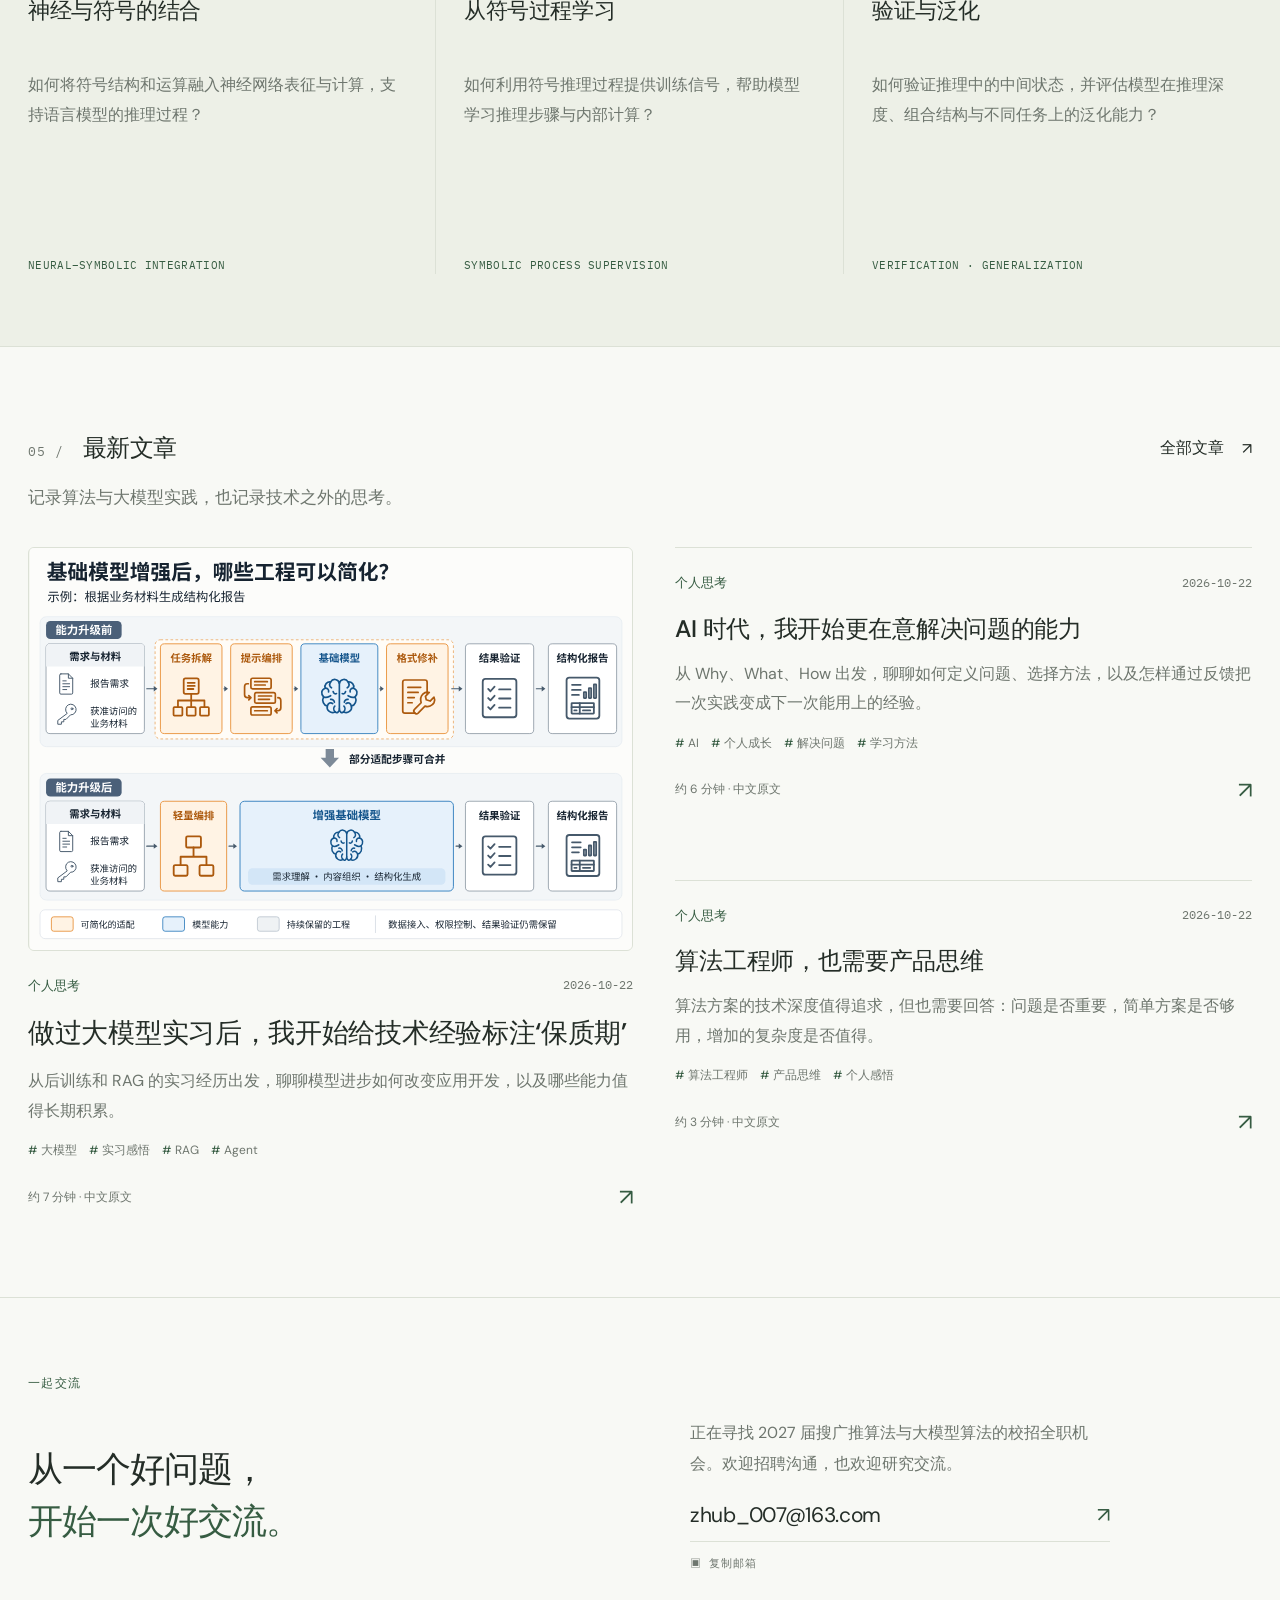
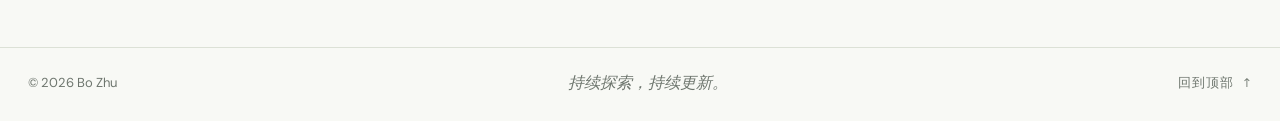
==== commit 9de2e586: "Publish three personal reflections with blog navigation and topic tags" ====
--- a/index.html
+++ b/index.html
@@ -4,13 +4,13 @@
 <meta charset="utf-8"><meta name="viewport" content="width=device-width, initial-scale=1">
 <meta name="description" content="朱波，中山大学计算机技术硕士在读。职业方向为搜广推算法与大模型算法，研究神经符号方法与 LLM 推理。">
 <meta name="theme-color" content="#f7f8f3"><title>朱波 · 研究与技术实践</title>
-<link rel="icon" href="favicon.svg" type="image/svg+xml"><link rel="stylesheet" href="styles.css">
+<link rel="icon" href="favicon.svg" type="image/svg+xml"><link rel="stylesheet" href="styles.css"><link rel="stylesheet" href="blog/blog.css">
 <script src="profile.js" defer></script><script src="app.js" defer></script>
 </head>
 <body>
 <a class="skip" href="#main" data-i18n="skip">跳至正文</a>
 <div class="reading-progress" aria-hidden="true"></div>
-<header class="site-header"><a class="wordmark" href="#home" aria-label="Bo Zhu home">bz<span>.</span></a><nav aria-label="Main navigation"><a href="#about" data-i18n="navAbout">关于</a><a href="#education" data-i18n="navEducation">教育</a><a href="#experience" data-i18n="navExperience">经历</a><a href="#research" data-i18n="navResearch">研究</a><a href="#contact" data-i18n="navContact">联系</a></nav><div class="controls"><button id="language" aria-label="Switch to English"><b>中</b><span class="divider">/</span>EN</button><button id="theme" aria-label="切换深色主题" title="Switch theme"><svg viewBox="0 0 24 24" fill="none" stroke="currentColor" stroke-width="1.5" aria-hidden="true"><path d="M20.8 13.4A8.7 8.7 0 0 1 10.6 3.2 8.8 8.8 0 1 0 20.8 13.4Z"/></svg></button></div></header>
+<header class="site-header"><a class="wordmark" href="#home" aria-label="Bo Zhu home">bz<span>.</span></a><nav aria-label="Main navigation"><a href="#about" data-i18n="navAbout">关于</a><a href="#education" data-i18n="navEducation">教育</a><a href="#experience" data-i18n="navExperience">经历</a><a href="#research" data-i18n="navResearch">研究</a><a href="/blog/" data-i18n="navBlog">博客</a><a href="#contact" data-i18n="navContact">联系</a></nav><div class="controls"><button id="language" aria-label="Switch to English"><b>中</b><span class="divider">/</span>EN</button><button id="theme" aria-label="切换深色主题" title="Switch theme"><svg viewBox="0 0 24 24" fill="none" stroke="currentColor" stroke-width="1.5" aria-hidden="true"><path d="M20.8 13.4A8.7 8.7 0 0 1 10.6 3.2 8.8 8.8 0 1 0 20.8 13.4Z"/></svg></button></div></header>
 <main id="main">
 <section class="hero wrap" id="home">
 <div class="hero-copy"><p class="eyebrow"><span class="status-dot"></span><span data-i18n="heroLabel">2027 届秋招 · 求职中</span></p><h1>Bo Zhu<span class="name-zh">朱波</span><span class="name-period">.</span></h1><h2 data-i18n="heroTitle">算法工程实践，<br><em>神经符号推理。</em></h2><p class="hero-description" data-i18n="heroDescription">中山大学计算机技术硕士在读。<br>曾在腾讯、网易 AI Lab 与科大讯飞参与算法研发。</p><div class="hero-actions"><a class="button primary" id="download-cv" href="resume/Bo_Zhu_CV_zh.pdf" download="Bo_Zhu_CV_zh.pdf"><span data-i18n="downloadCV">下载简历</span><span aria-hidden="true">↗</span></a><a class="text-link" href="#contact"><span data-i18n="getInTouch">联系我</span><span aria-hidden="true">→</span></a></div></div>
@@ -28,6 +28,9 @@
 <section class="section wrap" id="experience"><div class="section-heading"><div class="section-label"><span class="mono">03 /</span><h2 data-i18n="experienceTitle">实习与工作经历</h2></div><span class="section-aside mono" data-i18n="experienceAside">从研究想法到真实系统</span></div><div id="experience-list"></div></section>
 <section class="research-section" id="research"><div class="wrap"><div class="section-heading"><div class="section-label"><span class="mono">04 /</span><h2 data-i18n="researchTitle">神经符号与大模型推理</h2></div><span class="section-aside mono" data-i18n="researchAside">研究兴趣</span></div><div class="research-grid"><article><span class="research-number mono">[ 01 ]</span><div class="research-symbol" aria-hidden="true">⊢</div><h3 data-i18n="r1Title">神经与符号的结合</h3><p data-i18n="r1Body">如何将符号结构和运算融入神经网络表征与计算，支持语言模型的推理过程？</p><span class="research-tag mono">NEURAL–SYMBOLIC INTEGRATION</span></article><article><span class="research-number mono">[ 02 ]</span><div class="research-symbol" aria-hidden="true">⋈</div><h3 data-i18n="r2Title">从符号过程学习</h3><p data-i18n="r2Body">如何利用符号推理过程提供训练信号，帮助模型学习推理步骤与内部计算？</p><span class="research-tag mono">SYMBOLIC PROCESS SUPERVISION</span></article><article><span class="research-number mono">[ 03 ]</span><div class="research-symbol" aria-hidden="true">↗</div><h3 data-i18n="r3Title">验证与泛化</h3><p data-i18n="r3Body">如何验证推理中的中间状态，并评估模型在推理深度、组合结构与不同任务上的泛化能力？</p><span class="research-tag mono">VERIFICATION · GENERALIZATION</span></article></div></div></section>
 <section class="section wrap" id="publications" hidden><div class="section-label"><span class="mono">05 /</span><h2 data-i18n="publicationsTitle">代表性论文</h2></div><div id="publication-list"></div></section>
+<!-- BLOG_PREVIEW_START -->
+<section class="section wrap latest-writing" id="writing"><div class="section-heading"><div class="section-label"><span class="mono">05 /</span><h2 data-i18n="writingTitle">最新文章</h2></div><a class="text-link" href="/blog/"><span data-i18n="allPosts">全部文章</span><span aria-hidden="true">↗</span></a></div><p class="writing-intro" data-i18n="writingIntro">记录算法与大模型实践，也记录技术之外的思考。</p><div class="writing-grid"><article class="writing-card featured" data-category="personal-reflections" data-tags="[&quot;大模型&quot;, &quot;实习感悟&quot;, &quot;RAG&quot;, &quot;Agent&quot;]"><a href="/blog/llm-experience-shelf-life/" class="writing-card-link"><div class="writing-image"><img src="/blog/assets/model-capability-simplification.svg" alt="模型升级前后工程流程的概念对比图" width="1800" height="1200" loading="lazy"></div><div class="writing-copy"><div class="writing-meta"><span class="category-name" data-zh="个人思考" data-en="Personal Reflections">个人思考</span><time datetime="2026-10-22">2026-10-22</time></div><h3 lang="zh-CN">做过大模型实习后，我开始给技术经验标注‘保质期’</h3><p lang="zh-CN">从后训练和 RAG 的实习经历出发，聊聊模型进步如何改变应用开发，以及哪些能力值得长期积累。</p><div class="writing-tags"><span>大模型</span><span>实习感悟</span><span>RAG</span><span>Agent</span></div><div class="writing-foot"><span data-zh="约 7 分钟 · 中文原文" data-en="~7 min · In Chinese">约 7 分钟 · 中文原文</span><span class="writing-arrow" aria-hidden="true">↗</span></div></div></a></article><article class="writing-card " data-category="personal-reflections" data-tags="[&quot;AI&quot;, &quot;个人成长&quot;, &quot;解决问题&quot;, &quot;学习方法&quot;]"><a href="/blog/ai-problem-solving-loop/" class="writing-card-link"><div class="writing-copy"><div class="writing-meta"><span class="category-name" data-zh="个人思考" data-en="Personal Reflections">个人思考</span><time datetime="2026-10-22">2026-10-22</time></div><h3 lang="zh-CN">AI 时代，我开始更在意解决问题的能力</h3><p lang="zh-CN">从 Why、What、How 出发，聊聊如何定义问题、选择方法，以及怎样通过反馈把一次实践变成下一次能用上的经验。</p><div class="writing-tags"><span>AI</span><span>个人成长</span><span>解决问题</span><span>学习方法</span></div><div class="writing-foot"><span data-zh="约 6 分钟 · 中文原文" data-en="~6 min · In Chinese">约 6 分钟 · 中文原文</span><span class="writing-arrow" aria-hidden="true">↗</span></div></div></a></article><article class="writing-card " data-category="personal-reflections" data-tags="[&quot;算法工程师&quot;, &quot;产品思维&quot;, &quot;个人感悟&quot;]"><a href="/blog/algorithm-engineer-product-thinking/" class="writing-card-link"><div class="writing-copy"><div class="writing-meta"><span class="category-name" data-zh="个人思考" data-en="Personal Reflections">个人思考</span><time datetime="2026-10-22">2026-10-22</time></div><h3 lang="zh-CN">算法工程师，也需要产品思维</h3><p lang="zh-CN">算法方案的技术深度值得追求，但也需要回答：问题是否重要，简单方案是否够用，增加的复杂度是否值得。</p><div class="writing-tags"><span>算法工程师</span><span>产品思维</span><span>个人感悟</span></div><div class="writing-foot"><span data-zh="约 3 分钟 · 中文原文" data-en="~3 min · In Chinese">约 3 分钟 · 中文原文</span><span class="writing-arrow" aria-hidden="true">↗</span></div></div></a></article></div></section>
+<!-- BLOG_PREVIEW_END -->
 <section class="contact-section wrap" id="contact"><p class="eyebrow mono" data-i18n="contactLabel">一起交流</p><div class="contact-grid"><h2 data-i18n="contactTitle">从一个好问题，<br><em>开始一次好交流。</em></h2><div><p data-i18n="contactBody">正在寻找 2027 届搜广推算法与大模型算法的校招全职机会。欢迎招聘沟通，也欢迎研究交流。</p><a class="email-link" id="email-link" href="mailto:zhub_007@163.com">zhub_007@163.com <span aria-hidden="true">↗</span></a><button class="copy-email mono" id="copy-email"><span aria-hidden="true">▣</span> <span data-i18n="copyEmail">复制邮箱</span></button><span id="copy-status" class="copy-status" role="status"></span></div></div></section>
 </main>
 <footer class="wrap"><span>© <span id="year">2026</span> Bo Zhu</span><span class="footer-middle" data-i18n="footerNote">持续探索，持续更新。</span><a class="mono" href="#home"><span data-i18n="backTop">回到顶部</span> ↑</a></footer>
--- a/blog/blog.css
+++ b/blog/blog.css
@@ -0,0 +1,6 @@
+/* Shared writing cards connect the portfolio and the long-form reading space. */
+.latest-writing{border-bottom:1px solid var(--line)}.latest-writing .section-heading{margin-bottom:18px}.writing-intro{color:var(--muted);font-size:17px;line-height:1.8;margin:0 0 34px}.writing-grid{display:grid;grid-template-columns:1.05fr 1fr;gap:0 42px}.writing-card{border-top:1px solid var(--line);min-width:0}.writing-card.featured{grid-row:span 2;border-top:0}.writing-card-link{display:block;height:100%}.writing-image{background:#f5f7f0;border:1px solid var(--line);border-radius:6px;overflow:hidden;aspect-ratio:3/2}.writing-image img{display:block;width:100%;height:100%;object-fit:contain;transition:transform .45s}.writing-card-link:hover .writing-image img{transform:scale(1.025)}.writing-copy{padding:25px 0}.writing-meta{display:flex;gap:15px;align-items:center;justify-content:space-between;font-size:12px;line-height:1.5;font-family:var(--mono);color:var(--muted)}.category-name{color:var(--green);font-family:var(--sans);font-weight:500;font-size:13px}.writing-card h3{font-size:24px;line-height:1.55;letter-spacing:-.3px;font-weight:550;margin:17px 0 12px;max-width:600px;transition:color .2s}.writing-card-link:hover h3{color:var(--green)}.writing-card p{font-size:16px;color:var(--muted);line-height:1.85;margin:0}.writing-foot{display:flex;justify-content:space-between;align-items:center;gap:12px;margin-top:23px;color:var(--muted);font-size:12px}.writing-arrow{font-size:23px;color:var(--green);transition:transform .2s}.writing-card-link:hover .writing-arrow{transform:translate(3px,-3px)}.featured .writing-copy{padding-bottom:0}.featured h3{font-size:27px}.blog-header nav{margin-left:0;gap:36px}.blog-header nav a:last-child{display:inline}.blog-header nav a{font-size:15px}.blog-index{padding-top:70px;padding-bottom:70px}.blog-intro{display:grid;grid-template-columns:1.5fr 1fr;align-items:center;gap:50px;padding-bottom:62px}.blog-intro h1{font-size:clamp(44px,5vw,66px);letter-spacing:-1.5px;line-height:1.2;font-weight:500;margin-bottom:24px}.blog-lead{max-width:560px;font-size:18px;line-height:1.9;color:var(--muted);margin:0}.blog-signature{border:1px solid #395544;background:#15251e;color:#b9d4a3;border-radius:8px;padding:25px 30px;display:flex;flex-direction:column;gap:15px;position:relative;overflow:hidden;background-image:linear-gradient(#bdd7aa09 1px,transparent 1px),linear-gradient(90deg,#bdd7aa09 1px,transparent 1px);background-size:22px 22px}.blog-signature .mono{font-size:11px;letter-spacing:1px}.signature-symbol{font-family:var(--mono);font-size:58px;line-height:1.5;letter-spacing:15px;color:#9cb68d}.signature-symbol i{font-style:normal;color:#e2eacd}.blog-toolbar{display:flex;justify-content:space-between;align-items:center;gap:20px;border-block:1px solid var(--line);padding:20px 0;margin-bottom:36px}.category-filters{display:flex;gap:9px;flex-wrap:wrap}.category-filter{border:1px solid transparent;border-radius:4px;padding:9px 12px;display:flex;align-items:center;gap:10px;font-size:14px;background:transparent}.category-filter:hover{border-color:var(--line)}.category-filter.active{background:var(--green);color:var(--bg)}.filter-count{font-family:var(--mono);font-size:11px;opacity:.65}.blog-total{font-size:12px;white-space:nowrap;color:var(--muted)}.writing-grid.is-filtered{grid-template-columns:repeat(2,minmax(0,1fr))}.is-filtered .featured{grid-row:auto}.is-filtered .writing-image{display:none}.is-filtered .featured{border-top:1px solid var(--line)}.is-filtered .featured h3{font-size:24px}.blog-end{margin-top:56px;padding-top:24px;border-top:1px solid var(--line);display:flex;align-items:center;gap:12px;color:var(--muted);font-size:14px;line-height:1.8}.blog-end a{margin-left:auto;color:var(--green);font-size:12px}.blog-footer{font-size:12px;gap:20px}.blog-footer>a{font-family:var(--sans);font-size:12px}.blog-footer>span:nth-child(2){font-size:14px}.article-main{padding-top:40px;padding-bottom:70px}.article-breadcrumb{display:flex;gap:16px;align-items:center;font-size:14px;color:var(--muted);margin-bottom:40px;flex-wrap:wrap}.article-breadcrumb>a:hover{color:var(--green)}.article-header{max-width:1000px;margin-bottom:48px}.article-meta{display:flex;align-items:center;gap:20px;flex-wrap:wrap;font-family:var(--mono);font-size:12px;color:var(--muted);margin-bottom:22px}.article-meta>span:last-child{font-family:var(--sans)}.article-header h1{font-size:clamp(32px,3.6vw,47px);line-height:1.5;letter-spacing:-.6px;font-weight:550;margin:0 0 23px;max-width:980px;text-wrap:pretty}.article-deck{color:var(--muted);font-size:18px;line-height:1.9;margin:0;max-width:800px}.article-tags{display:flex;gap:8px;flex-wrap:wrap;margin-top:24px}.article-tags>span{border:1px solid var(--line);border-radius:3px;padding:5px 10px;font-size:12px;color:var(--muted)}.article-layout{display:grid;grid-template-columns:230px minmax(0,760px);gap:55px;align-items:start;justify-content:space-between;padding-top:35px;border-top:1px solid var(--line)}.article-toc{position:sticky;top:35px}.article-toc details{margin:0}.article-toc summary{font-size:14px;color:var(--text);font-weight:550}.article-toc summary::after{display:none}.article-toc ol{list-style:none;padding:0;margin:19px 0 0}.article-toc li{margin:0}.article-toc a{display:block;padding:9px 0 9px 15px;border-left:2px solid var(--line);font-size:13px;line-height:1.8;color:var(--muted);transition:color .2s,border-color .2s}.article-toc a:hover,.article-toc a.active{color:var(--green);border-color:var(--green)}.article-body{font-size:18px;line-height:1.95;overflow-wrap:anywhere}.article-body>p:first-child{margin-top:0}.article-body p{margin:0 0 1.4em}.article-body h2{font-size:26px;font-weight:550;line-height:1.6;letter-spacing:-.3px;margin:2.6em 0 1em;scroll-margin-top:30px}.article-body h2:first-child{margin-top:0}.article-body strong{font-weight:600;color:var(--green)}.article-body a{color:var(--green);text-decoration:underline;text-decoration-color:var(--line);text-underline-offset:4px}.article-body a:hover{text-decoration-color:var(--green)}.article-body ul,.article-body ol{padding-left:1.4em;margin:0 0 1.5em}.article-body li{margin:.45em 0}.article-body blockquote{margin:1.8em 0;border-left:3px solid var(--green);padding:5px 25px;color:var(--muted)}.article-body code{background:var(--soft);padding:.15em .3em;font-size:.9em}.article-body pre{overflow:auto;padding:20px;background:var(--soft);border:1px solid var(--line);border-radius:5px}.article-body table{border-collapse:collapse;width:100%;display:block;overflow:auto;font-size:16px;margin:25px 0}.article-body td,.article-body th{border:1px solid var(--line);padding:10px}.article-figure{margin:42px 0}.article-figure>a{display:block;border:1px solid var(--line);border-radius:6px;overflow:hidden;background:#f5f7f0}.article-figure img{width:100%;height:auto;display:block}.article-figure figcaption{font-size:13px;line-height:1.9;color:var(--muted);margin-top:13px}.article-figure figcaption a{display:inline-block;margin-left:8px;white-space:nowrap}.article-closing{margin-top:50px;padding:25px 0;display:flex;justify-content:space-between;border-block:1px solid var(--line);align-items:center;color:var(--muted);font-size:13px;gap:20px}.article-closing .mono{font-size:11px}.article-closing a{color:var(--green)}.related-posts{display:grid;grid-template-columns:repeat(2,minmax(0,1fr));margin:28px 0 0;gap:30px}.related-posts a{display:grid;grid-template-columns:1fr auto;gap:12px;font-size:13px;color:var(--muted)}.related-posts strong{grid-column:1;grid-row:2;line-height:1.8;font-size:17px;color:var(--text);font-weight:500}.related-posts a>span:last-child{grid-column:2;grid-row:2;color:var(--green);font-size:22px}.related-posts a:hover strong{color:var(--green)}
+@media(max-width:1000px){.site-header>nav{gap:22px;margin-left:0}.article-layout{grid-template-columns:185px minmax(0,1fr);gap:35px}.writing-grid{gap:0 28px}.writing-card h3,.featured h3{font-size:23px}.blog-signature{padding:22px}.signature-symbol{font-size:50px}.blog-intro{gap:30px}}
+@media(max-width:700px){.site-header>nav{gap:12px}nav a[href="#research"]{display:none}.blog-header nav a{font-size:14px}.blog-index{padding-top:40px;padding-bottom:44px}.blog-intro{display:block;padding-bottom:32px}.blog-intro h1{font-size:41px}.blog-lead{font-size:16px}.blog-signature{display:none}.blog-intro .eyebrow{font-size:11px;margin-bottom:22px}.blog-toolbar{align-items:flex-start;margin-bottom:27px;padding:15px 0;flex-direction:column;gap:12px}.category-filters{gap:4px}.category-filter{font-size:13px;padding:8px 9px;gap:6px;min-height:39px}.blog-total{font-size:11px;align-self:flex-end}.writing-grid,.writing-grid.is-filtered{grid-template-columns:1fr;gap:25px}.writing-card.featured{grid-row:auto}.writing-copy{padding:22px 0 0}.writing-card h3,.featured h3{font-size:23px;line-height:1.6;margin-top:15px}.writing-card p{font-size:16px}.writing-foot{margin-top:18px}.writing-card:not(.featured){padding-bottom:3px}.writing-image{max-height:none}.writing-meta{font-size:11px}.writing-foot{font-size:12px}.writing-intro{font-size:16px;margin-bottom:25px}.latest-writing .section-heading{align-items:baseline;gap:10px}.latest-writing .text-link{font-size:14px;gap:8px}.blog-end{font-size:13px;margin-top:34px;align-items:baseline}.blog-end .status-dot{flex:none}.blog-footer{flex-wrap:wrap;gap:18px}.blog-footer>span:nth-child(2){order:3;width:100%;font-size:13px}.article-main{padding-top:27px;padding-bottom:40px}.article-breadcrumb{margin-bottom:28px;font-size:13px;gap:12px}.article-header{margin-bottom:28px}.article-meta{font-size:11px;gap:9px 15px;margin-bottom:19px}.article-meta>span:last-child{font-size:12px}.article-header h1{font-size:30px;line-height:1.55;letter-spacing:0;margin-bottom:20px}.article-deck{font-size:16px;line-height:1.85}.article-tags{margin-top:20px}.article-layout{display:flex;flex-direction:column;gap:30px;padding-top:24px}.article-layout>div{min-width:0;width:100%}.article-toc{position:static;width:100%;border:1px solid var(--line);border-radius:5px;padding:17px 19px;background:var(--soft)}.article-toc summary{font-size:14px;width:100%}.article-toc summary::after{display:inline;float:right}.article-toc ol{margin-top:12px}.article-toc a{padding-block:6px;font-size:13px}.article-body{font-size:17px;line-height:1.95}.article-body h2{font-size:23px;line-height:1.65;margin-top:2.2em}.article-figure{margin:32px 0}.article-figure figcaption{font-size:12px}.related-posts{grid-template-columns:1fr;gap:24px}.related-posts strong{font-size:17px}.article-closing{margin-top:35px}.blog-header{gap:18px}.blog-header .controls{margin-left:auto}.blog-header nav{margin-right:auto}}
+@media(max-width:380px){.category-filter{padding-inline:7px;font-size:12px}.category-filters{gap:2px}.article-header h1{font-size:28px}.site-header>nav{gap:10px}.blog-header nav a{font-size:13px}.writing-card h3{font-size:22px}}
+.writing-tags{display:flex;gap:7px 12px;flex-wrap:wrap;margin-top:17px;color:var(--muted);font-size:12px}.writing-tags>span::before{content:'#';color:var(--green);margin-right:3px}.article-tags>a{border:1px solid var(--line);border-radius:3px;padding:5px 10px;font-size:12px;color:var(--muted)}.article-tags>a:hover{color:var(--green);border-color:var(--green)}.tag-filter-label{display:flex;align-items:center;gap:10px;font-size:13px;color:var(--muted);margin-left:auto}.tag-filter-label select{font:inherit;color:var(--text);background:var(--bg);border:1px solid var(--line);border-radius:4px;padding:9px 28px 9px 10px;max-width:180px}.tag-filter-label select:focus-visible{outline:2px solid var(--green);outline-offset:3px}@media(max-width:700px){.blog-toolbar{display:grid;grid-template-columns:1fr auto;align-items:center;gap:14px 8px}.category-filters{grid-column:1/-1}.tag-filter-label{margin:0;justify-self:start}.tag-filter-label select{max-width:180px}.blog-total{align-self:center}.writing-tags{font-size:12px}}
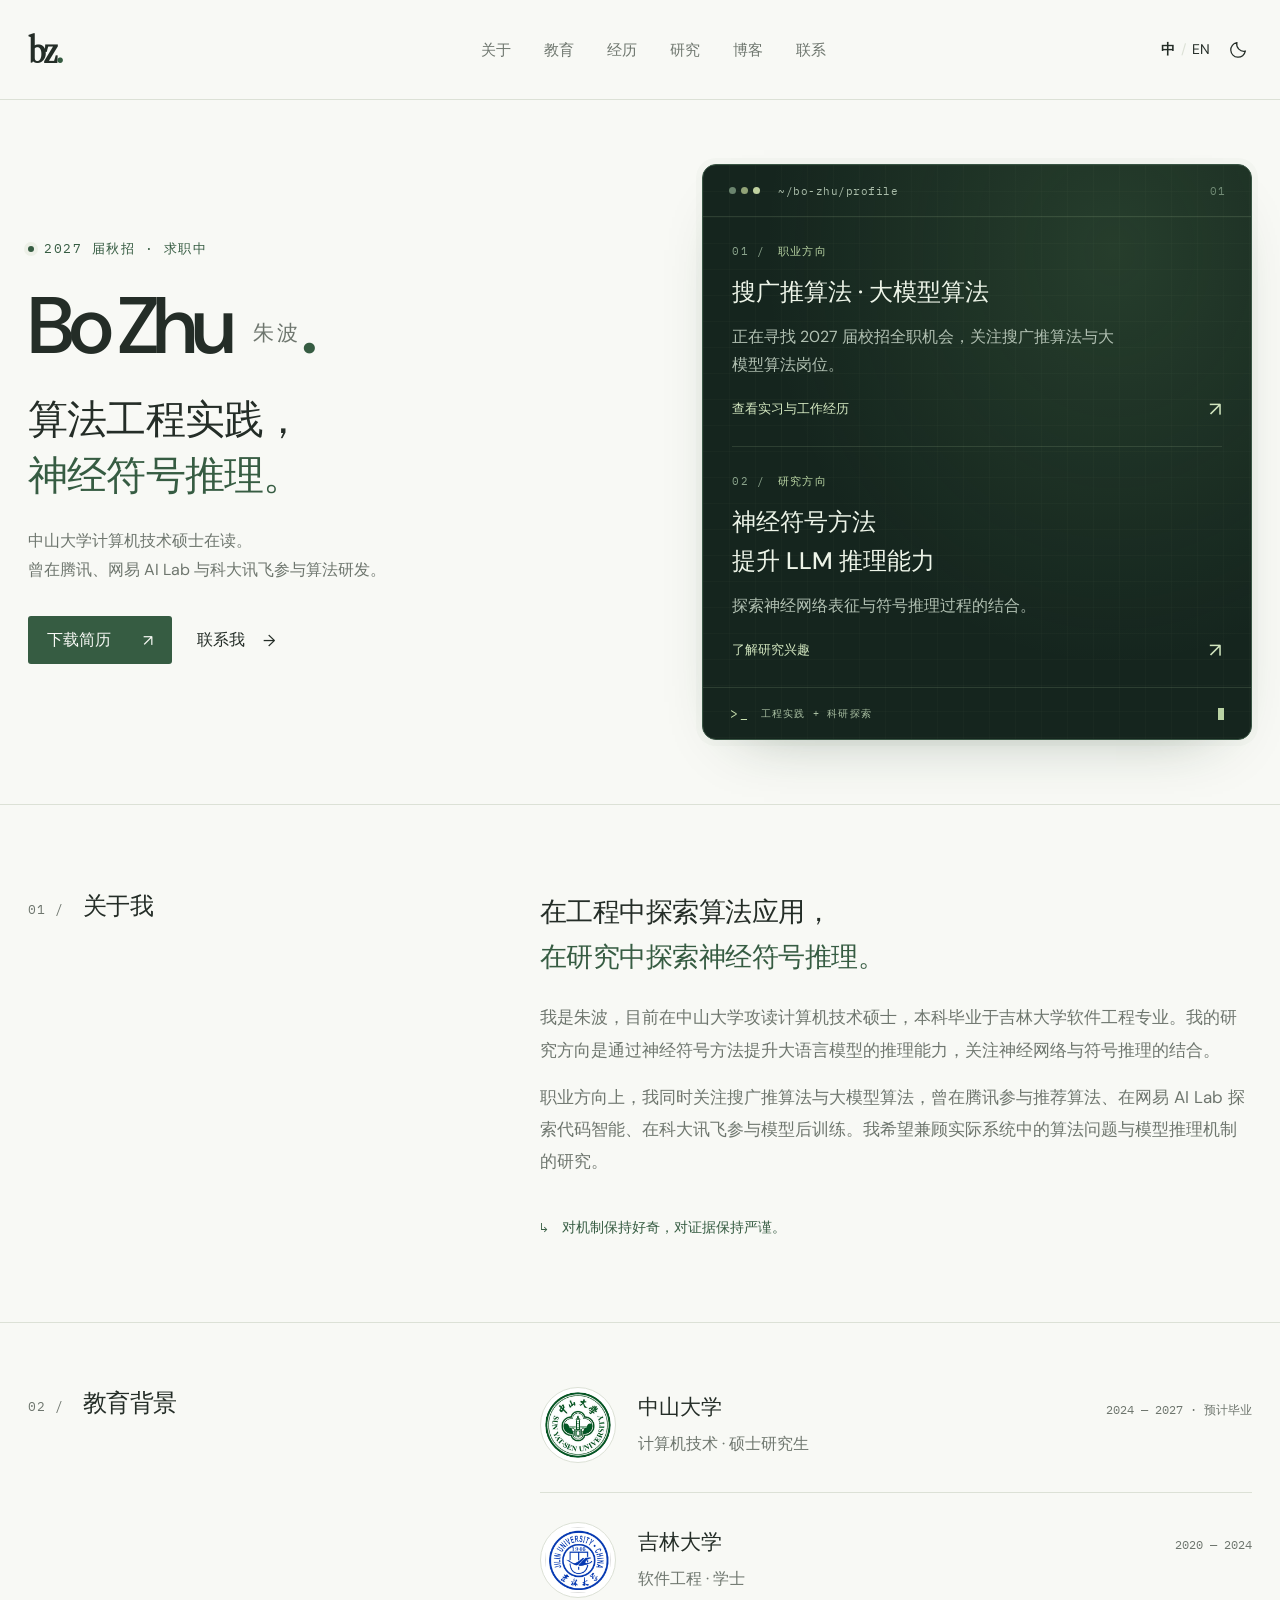
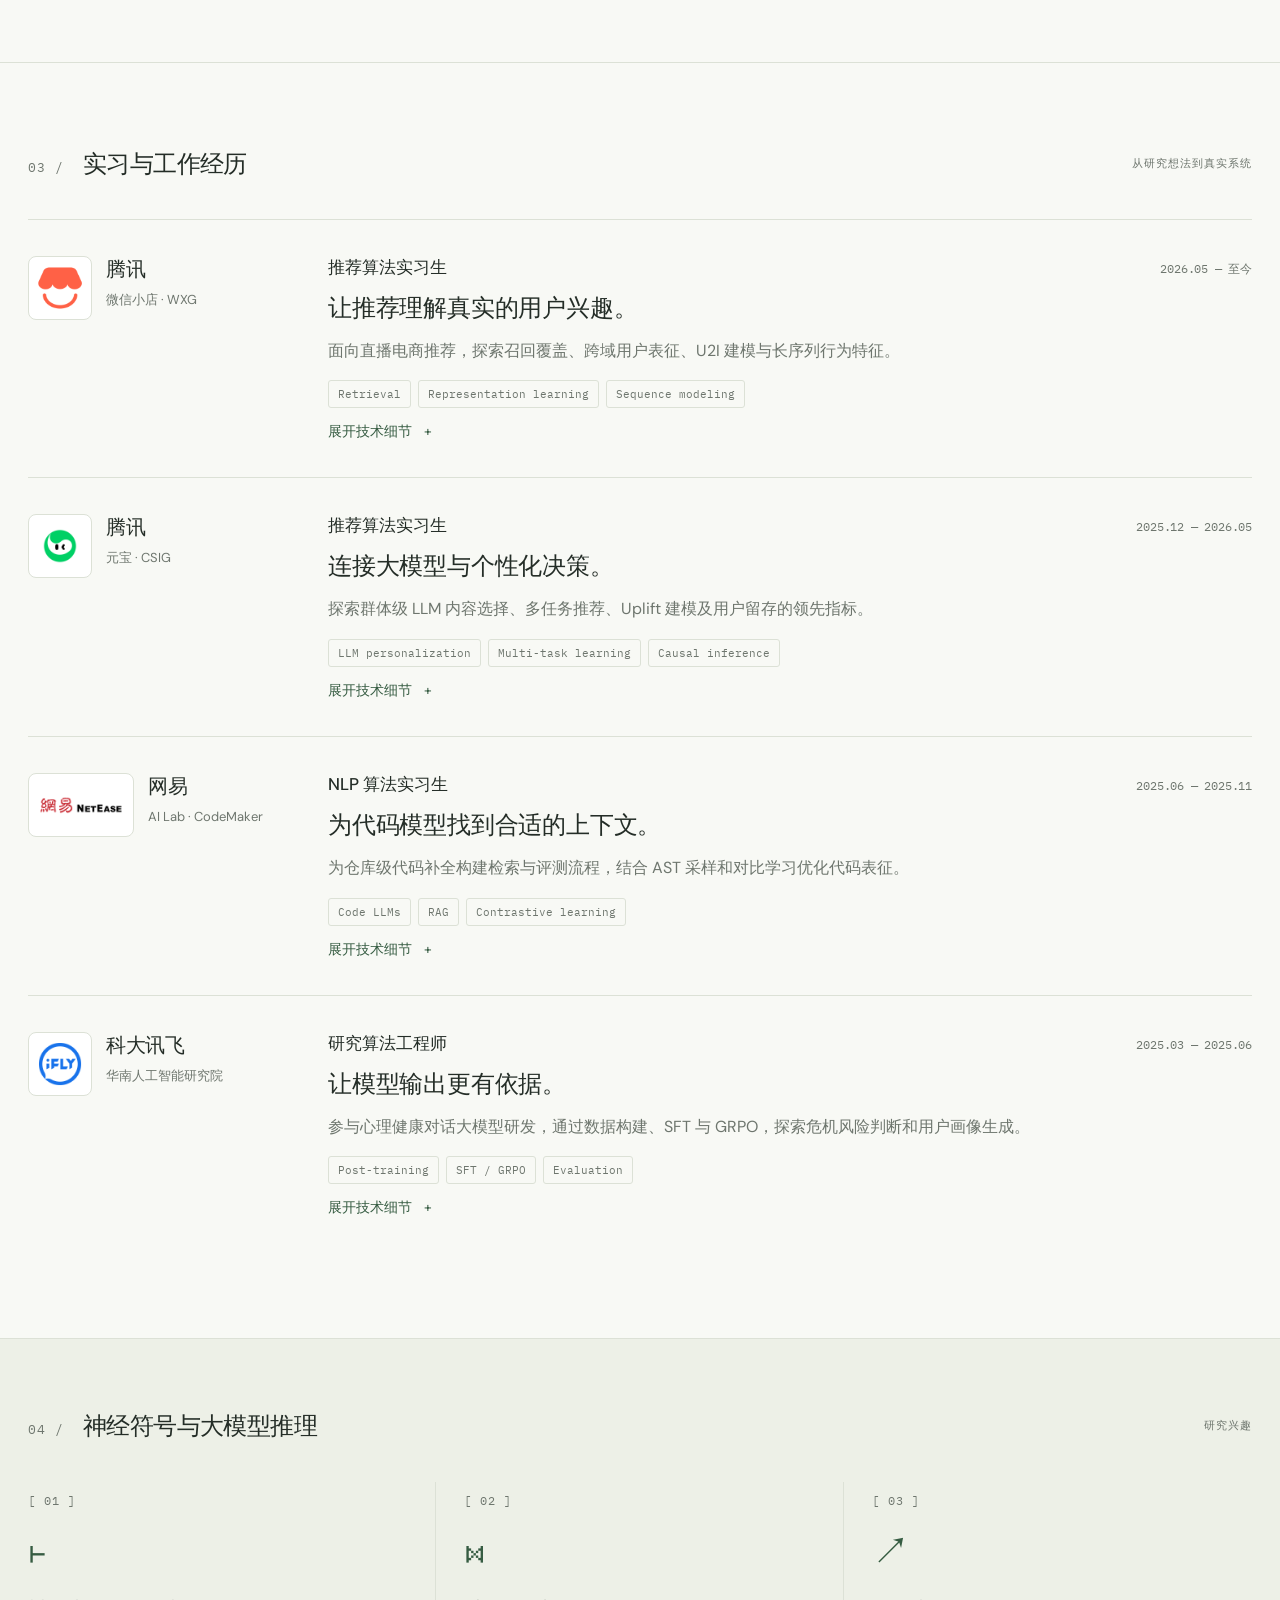
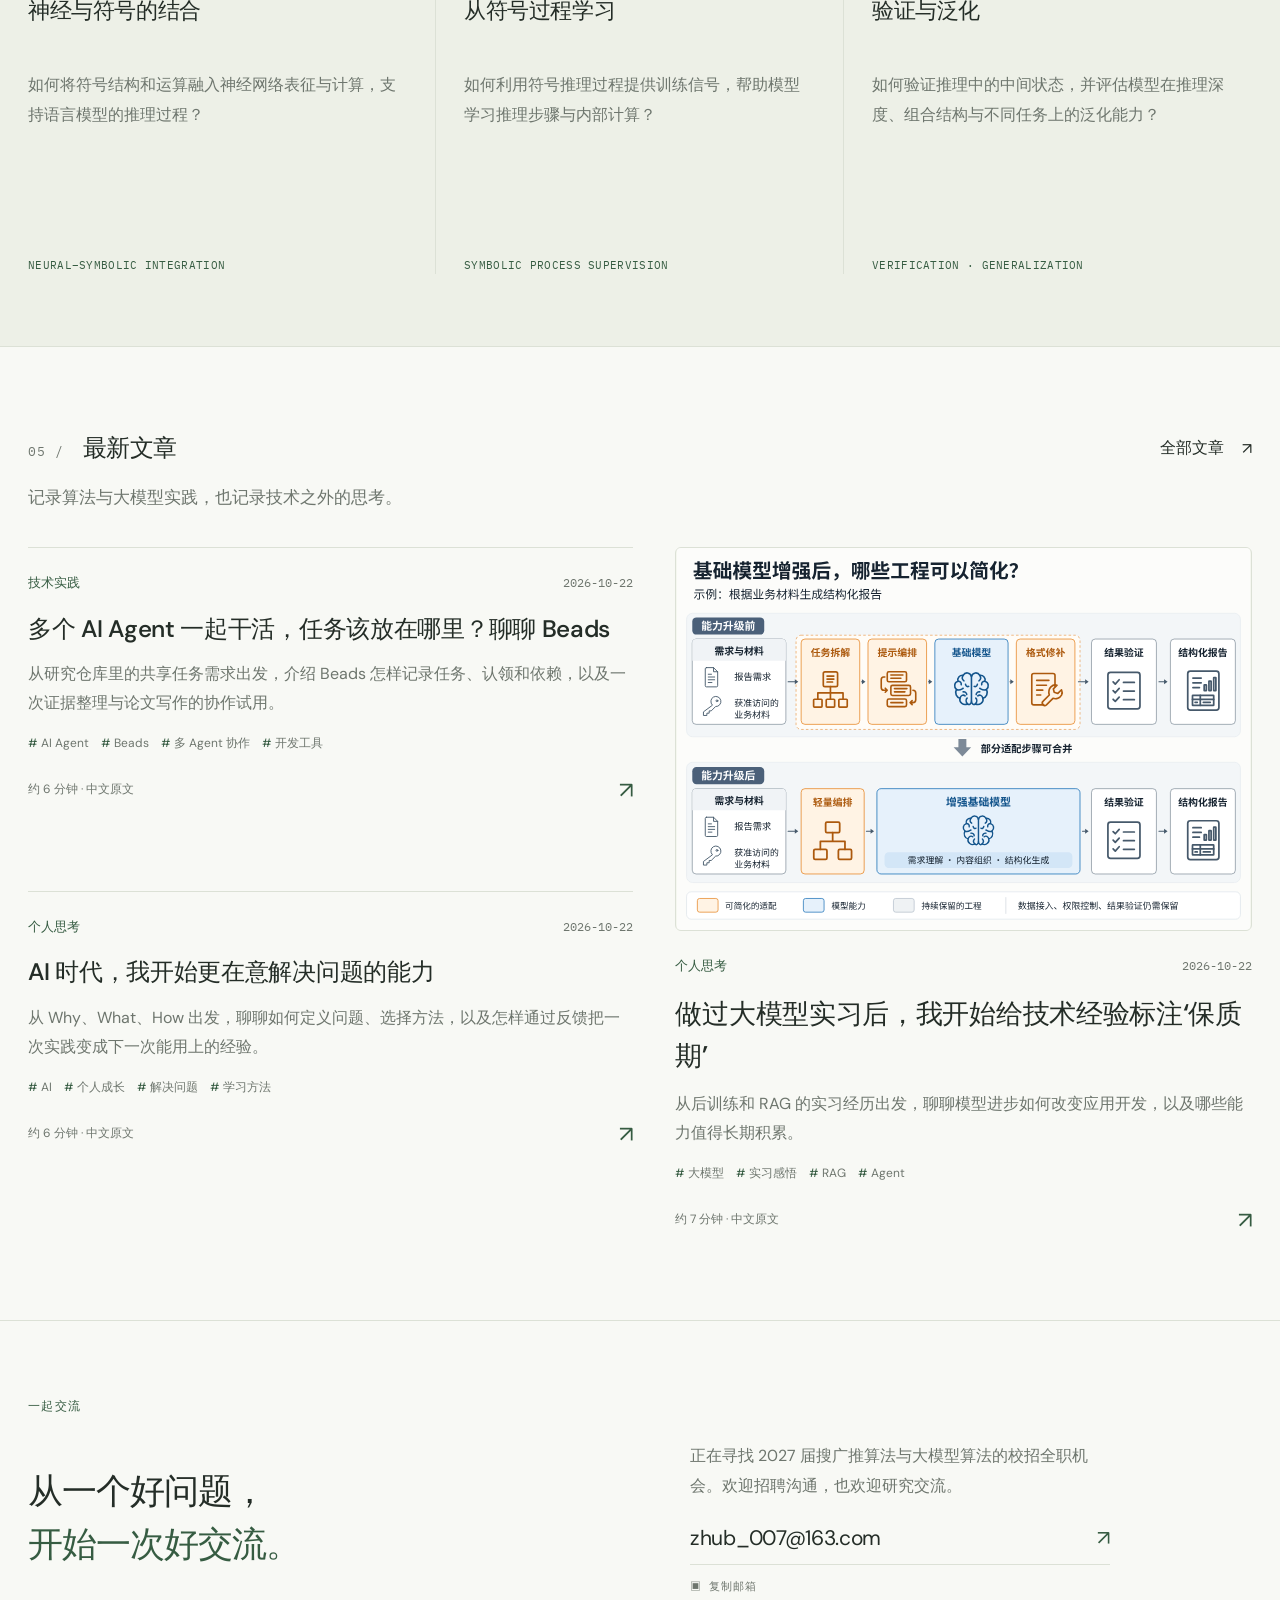
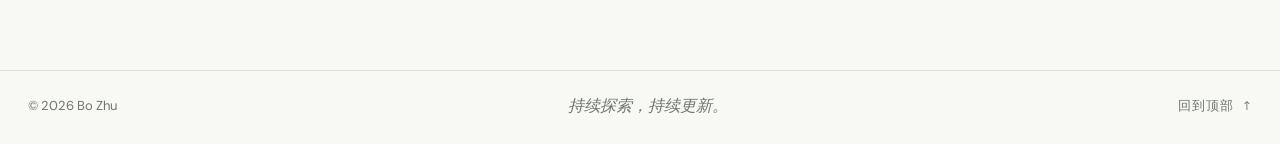
==== commit 3c9275ee: "Publish Beads tool-use article under Technical Practice" ====
--- a/index.html
+++ b/index.html
@@ -29,7 +29,7 @@
 <section class="research-section" id="research"><div class="wrap"><div class="section-heading"><div class="section-label"><span class="mono">04 /</span><h2 data-i18n="researchTitle">神经符号与大模型推理</h2></div><span class="section-aside mono" data-i18n="researchAside">研究兴趣</span></div><div class="research-grid"><article><span class="research-number mono">[ 01 ]</span><div class="research-symbol" aria-hidden="true">⊢</div><h3 data-i18n="r1Title">神经与符号的结合</h3><p data-i18n="r1Body">如何将符号结构和运算融入神经网络表征与计算，支持语言模型的推理过程？</p><span class="research-tag mono">NEURAL–SYMBOLIC INTEGRATION</span></article><article><span class="research-number mono">[ 02 ]</span><div class="research-symbol" aria-hidden="true">⋈</div><h3 data-i18n="r2Title">从符号过程学习</h3><p data-i18n="r2Body">如何利用符号推理过程提供训练信号，帮助模型学习推理步骤与内部计算？</p><span class="research-tag mono">SYMBOLIC PROCESS SUPERVISION</span></article><article><span class="research-number mono">[ 03 ]</span><div class="research-symbol" aria-hidden="true">↗</div><h3 data-i18n="r3Title">验证与泛化</h3><p data-i18n="r3Body">如何验证推理中的中间状态，并评估模型在推理深度、组合结构与不同任务上的泛化能力？</p><span class="research-tag mono">VERIFICATION · GENERALIZATION</span></article></div></div></section>
 <section class="section wrap" id="publications" hidden><div class="section-label"><span class="mono">05 /</span><h2 data-i18n="publicationsTitle">代表性论文</h2></div><div id="publication-list"></div></section>
 <!-- BLOG_PREVIEW_START -->
-<section class="section wrap latest-writing" id="writing"><div class="section-heading"><div class="section-label"><span class="mono">05 /</span><h2 data-i18n="writingTitle">最新文章</h2></div><a class="text-link" href="/blog/"><span data-i18n="allPosts">全部文章</span><span aria-hidden="true">↗</span></a></div><p class="writing-intro" data-i18n="writingIntro">记录算法与大模型实践，也记录技术之外的思考。</p><div class="writing-grid"><article class="writing-card featured" data-category="personal-reflections" data-tags="[&quot;大模型&quot;, &quot;实习感悟&quot;, &quot;RAG&quot;, &quot;Agent&quot;]"><a href="/blog/llm-experience-shelf-life/" class="writing-card-link"><div class="writing-image"><img src="/blog/assets/model-capability-simplification.svg" alt="模型升级前后工程流程的概念对比图" width="1800" height="1200" loading="lazy"></div><div class="writing-copy"><div class="writing-meta"><span class="category-name" data-zh="个人思考" data-en="Personal Reflections">个人思考</span><time datetime="2026-10-22">2026-10-22</time></div><h3 lang="zh-CN">做过大模型实习后，我开始给技术经验标注‘保质期’</h3><p lang="zh-CN">从后训练和 RAG 的实习经历出发，聊聊模型进步如何改变应用开发，以及哪些能力值得长期积累。</p><div class="writing-tags"><span>大模型</span><span>实习感悟</span><span>RAG</span><span>Agent</span></div><div class="writing-foot"><span data-zh="约 7 分钟 · 中文原文" data-en="~7 min · In Chinese">约 7 分钟 · 中文原文</span><span class="writing-arrow" aria-hidden="true">↗</span></div></div></a></article><article class="writing-card " data-category="personal-reflections" data-tags="[&quot;AI&quot;, &quot;个人成长&quot;, &quot;解决问题&quot;, &quot;学习方法&quot;]"><a href="/blog/ai-problem-solving-loop/" class="writing-card-link"><div class="writing-copy"><div class="writing-meta"><span class="category-name" data-zh="个人思考" data-en="Personal Reflections">个人思考</span><time datetime="2026-10-22">2026-10-22</time></div><h3 lang="zh-CN">AI 时代，我开始更在意解决问题的能力</h3><p lang="zh-CN">从 Why、What、How 出发，聊聊如何定义问题、选择方法，以及怎样通过反馈把一次实践变成下一次能用上的经验。</p><div class="writing-tags"><span>AI</span><span>个人成长</span><span>解决问题</span><span>学习方法</span></div><div class="writing-foot"><span data-zh="约 6 分钟 · 中文原文" data-en="~6 min · In Chinese">约 6 分钟 · 中文原文</span><span class="writing-arrow" aria-hidden="true">↗</span></div></div></a></article><article class="writing-card " data-category="personal-reflections" data-tags="[&quot;算法工程师&quot;, &quot;产品思维&quot;, &quot;个人感悟&quot;]"><a href="/blog/algorithm-engineer-product-thinking/" class="writing-card-link"><div class="writing-copy"><div class="writing-meta"><span class="category-name" data-zh="个人思考" data-en="Personal Reflections">个人思考</span><time datetime="2026-10-22">2026-10-22</time></div><h3 lang="zh-CN">算法工程师，也需要产品思维</h3><p lang="zh-CN">算法方案的技术深度值得追求，但也需要回答：问题是否重要，简单方案是否够用，增加的复杂度是否值得。</p><div class="writing-tags"><span>算法工程师</span><span>产品思维</span><span>个人感悟</span></div><div class="writing-foot"><span data-zh="约 3 分钟 · 中文原文" data-en="~3 min · In Chinese">约 3 分钟 · 中文原文</span><span class="writing-arrow" aria-hidden="true">↗</span></div></div></a></article></div></section>
+<section class="section wrap latest-writing" id="writing"><div class="section-heading"><div class="section-label"><span class="mono">05 /</span><h2 data-i18n="writingTitle">最新文章</h2></div><a class="text-link" href="/blog/"><span data-i18n="allPosts">全部文章</span><span aria-hidden="true">↗</span></a></div><p class="writing-intro" data-i18n="writingIntro">记录算法与大模型实践，也记录技术之外的思考。</p><div class="writing-grid"><article class="writing-card " data-category="technical-practice" data-tags="[&quot;AI Agent&quot;, &quot;Beads&quot;, &quot;多 Agent 协作&quot;, &quot;开发工具&quot;]"><a href="/blog/beads-shared-agent-tasks/" class="writing-card-link"><div class="writing-copy"><div class="writing-meta"><span class="category-name" data-zh="技术实践" data-en="Technical Practice">技术实践</span><time datetime="2026-10-22">2026-10-22</time></div><h3 lang="zh-CN">多个 AI Agent 一起干活，任务该放在哪里？聊聊 Beads</h3><p lang="zh-CN">从研究仓库里的共享任务需求出发，介绍 Beads 怎样记录任务、认领和依赖，以及一次证据整理与论文写作的协作试用。</p><div class="writing-tags"><span>AI Agent</span><span>Beads</span><span>多 Agent 协作</span><span>开发工具</span></div><div class="writing-foot"><span data-zh="约 6 分钟 · 中文原文" data-en="~6 min · In Chinese">约 6 分钟 · 中文原文</span><span class="writing-arrow" aria-hidden="true">↗</span></div></div></a></article><article class="writing-card featured" data-category="personal-reflections" data-tags="[&quot;大模型&quot;, &quot;实习感悟&quot;, &quot;RAG&quot;, &quot;Agent&quot;]"><a href="/blog/llm-experience-shelf-life/" class="writing-card-link"><div class="writing-image"><img src="/blog/assets/model-capability-simplification.svg" alt="模型升级前后工程流程的概念对比图" width="1800" height="1200" loading="lazy"></div><div class="writing-copy"><div class="writing-meta"><span class="category-name" data-zh="个人思考" data-en="Personal Reflections">个人思考</span><time datetime="2026-10-22">2026-10-22</time></div><h3 lang="zh-CN">做过大模型实习后，我开始给技术经验标注‘保质期’</h3><p lang="zh-CN">从后训练和 RAG 的实习经历出发，聊聊模型进步如何改变应用开发，以及哪些能力值得长期积累。</p><div class="writing-tags"><span>大模型</span><span>实习感悟</span><span>RAG</span><span>Agent</span></div><div class="writing-foot"><span data-zh="约 7 分钟 · 中文原文" data-en="~7 min · In Chinese">约 7 分钟 · 中文原文</span><span class="writing-arrow" aria-hidden="true">↗</span></div></div></a></article><article class="writing-card " data-category="personal-reflections" data-tags="[&quot;AI&quot;, &quot;个人成长&quot;, &quot;解决问题&quot;, &quot;学习方法&quot;]"><a href="/blog/ai-problem-solving-loop/" class="writing-card-link"><div class="writing-copy"><div class="writing-meta"><span class="category-name" data-zh="个人思考" data-en="Personal Reflections">个人思考</span><time datetime="2026-10-22">2026-10-22</time></div><h3 lang="zh-CN">AI 时代，我开始更在意解决问题的能力</h3><p lang="zh-CN">从 Why、What、How 出发，聊聊如何定义问题、选择方法，以及怎样通过反馈把一次实践变成下一次能用上的经验。</p><div class="writing-tags"><span>AI</span><span>个人成长</span><span>解决问题</span><span>学习方法</span></div><div class="writing-foot"><span data-zh="约 6 分钟 · 中文原文" data-en="~6 min · In Chinese">约 6 分钟 · 中文原文</span><span class="writing-arrow" aria-hidden="true">↗</span></div></div></a></article></div></section>
 <!-- BLOG_PREVIEW_END -->
 <section class="contact-section wrap" id="contact"><p class="eyebrow mono" data-i18n="contactLabel">一起交流</p><div class="contact-grid"><h2 data-i18n="contactTitle">从一个好问题，<br><em>开始一次好交流。</em></h2><div><p data-i18n="contactBody">正在寻找 2027 届搜广推算法与大模型算法的校招全职机会。欢迎招聘沟通，也欢迎研究交流。</p><a class="email-link" id="email-link" href="mailto:zhub_007@163.com">zhub_007@163.com <span aria-hidden="true">↗</span></a><button class="copy-email mono" id="copy-email"><span aria-hidden="true">▣</span> <span data-i18n="copyEmail">复制邮箱</span></button><span id="copy-status" class="copy-status" role="status"></span></div></div></section>
 </main>
--- a/blog/blog.css
+++ b/blog/blog.css
@@ -4,3 +4,11 @@
 @media(max-width:700px){.site-header>nav{gap:12px}nav a[href="#research"]{display:none}.blog-header nav a{font-size:14px}.blog-index{padding-top:40px;padding-bottom:44px}.blog-intro{display:block;padding-bottom:32px}.blog-intro h1{font-size:41px}.blog-lead{font-size:16px}.blog-signature{display:none}.blog-intro .eyebrow{font-size:11px;margin-bottom:22px}.blog-toolbar{align-items:flex-start;margin-bottom:27px;padding:15px 0;flex-direction:column;gap:12px}.category-filters{gap:4px}.category-filter{font-size:13px;padding:8px 9px;gap:6px;min-height:39px}.blog-total{font-size:11px;align-self:flex-end}.writing-grid,.writing-grid.is-filtered{grid-template-columns:1fr;gap:25px}.writing-card.featured{grid-row:auto}.writing-copy{padding:22px 0 0}.writing-card h3,.featured h3{font-size:23px;line-height:1.6;margin-top:15px}.writing-card p{font-size:16px}.writing-foot{margin-top:18px}.writing-card:not(.featured){padding-bottom:3px}.writing-image{max-height:none}.writing-meta{font-size:11px}.writing-foot{font-size:12px}.writing-intro{font-size:16px;margin-bottom:25px}.latest-writing .section-heading{align-items:baseline;gap:10px}.latest-writing .text-link{font-size:14px;gap:8px}.blog-end{font-size:13px;margin-top:34px;align-items:baseline}.blog-end .status-dot{flex:none}.blog-footer{flex-wrap:wrap;gap:18px}.blog-footer>span:nth-child(2){order:3;width:100%;font-size:13px}.article-main{padding-top:27px;padding-bottom:40px}.article-breadcrumb{margin-bottom:28px;font-size:13px;gap:12px}.article-header{margin-bottom:28px}.article-meta{font-size:11px;gap:9px 15px;margin-bottom:19px}.article-meta>span:last-child{font-size:12px}.article-header h1{font-size:30px;line-height:1.55;letter-spacing:0;margin-bottom:20px}.article-deck{font-size:16px;line-height:1.85}.article-tags{margin-top:20px}.article-layout{display:flex;flex-direction:column;gap:30px;padding-top:24px}.article-layout>div{min-width:0;width:100%}.article-toc{position:static;width:100%;border:1px solid var(--line);border-radius:5px;padding:17px 19px;background:var(--soft)}.article-toc summary{font-size:14px;width:100%}.article-toc summary::after{display:inline;float:right}.article-toc ol{margin-top:12px}.article-toc a{padding-block:6px;font-size:13px}.article-body{font-size:17px;line-height:1.95}.article-body h2{font-size:23px;line-height:1.65;margin-top:2.2em}.article-figure{margin:32px 0}.article-figure figcaption{font-size:12px}.related-posts{grid-template-columns:1fr;gap:24px}.related-posts strong{font-size:17px}.article-closing{margin-top:35px}.blog-header{gap:18px}.blog-header .controls{margin-left:auto}.blog-header nav{margin-right:auto}}
 @media(max-width:380px){.category-filter{padding-inline:7px;font-size:12px}.category-filters{gap:2px}.article-header h1{font-size:28px}.site-header>nav{gap:10px}.blog-header nav a{font-size:13px}.writing-card h3{font-size:22px}}
 .writing-tags{display:flex;gap:7px 12px;flex-wrap:wrap;margin-top:17px;color:var(--muted);font-size:12px}.writing-tags>span::before{content:'#';color:var(--green);margin-right:3px}.article-tags>a{border:1px solid var(--line);border-radius:3px;padding:5px 10px;font-size:12px;color:var(--muted)}.article-tags>a:hover{color:var(--green);border-color:var(--green)}.tag-filter-label{display:flex;align-items:center;gap:10px;font-size:13px;color:var(--muted);margin-left:auto}.tag-filter-label select{font:inherit;color:var(--text);background:var(--bg);border:1px solid var(--line);border-radius:4px;padding:9px 28px 9px 10px;max-width:180px}.tag-filter-label select:focus-visible{outline:2px solid var(--green);outline-offset:3px}@media(max-width:700px){.blog-toolbar{display:grid;grid-template-columns:1fr auto;align-items:center;gap:14px 8px}.category-filters{grid-column:1/-1}.tag-filter-label{margin:0;justify-self:start}.tag-filter-label select{max-width:180px}.blog-total{align-self:center}.writing-tags{font-size:12px}}
+
+/* Keep the illustrated article visible as new text-only notes arrive. */
+#blog-posts>.writing-card:nth-child(n+4){grid-column:1/-1}
+@media(min-width:701px){#blog-posts>.writing-card:nth-child(n+4) .writing-card-link{max-width:900px}}
+
+/* Keep CLI commands intact; small screens can scroll the table locally. */
+.article-body table th:first-child,.article-body table td:first-child{white-space:nowrap;overflow-wrap:normal}
+.article-body table th:nth-child(2),.article-body table td:nth-child(2){min-width:220px}
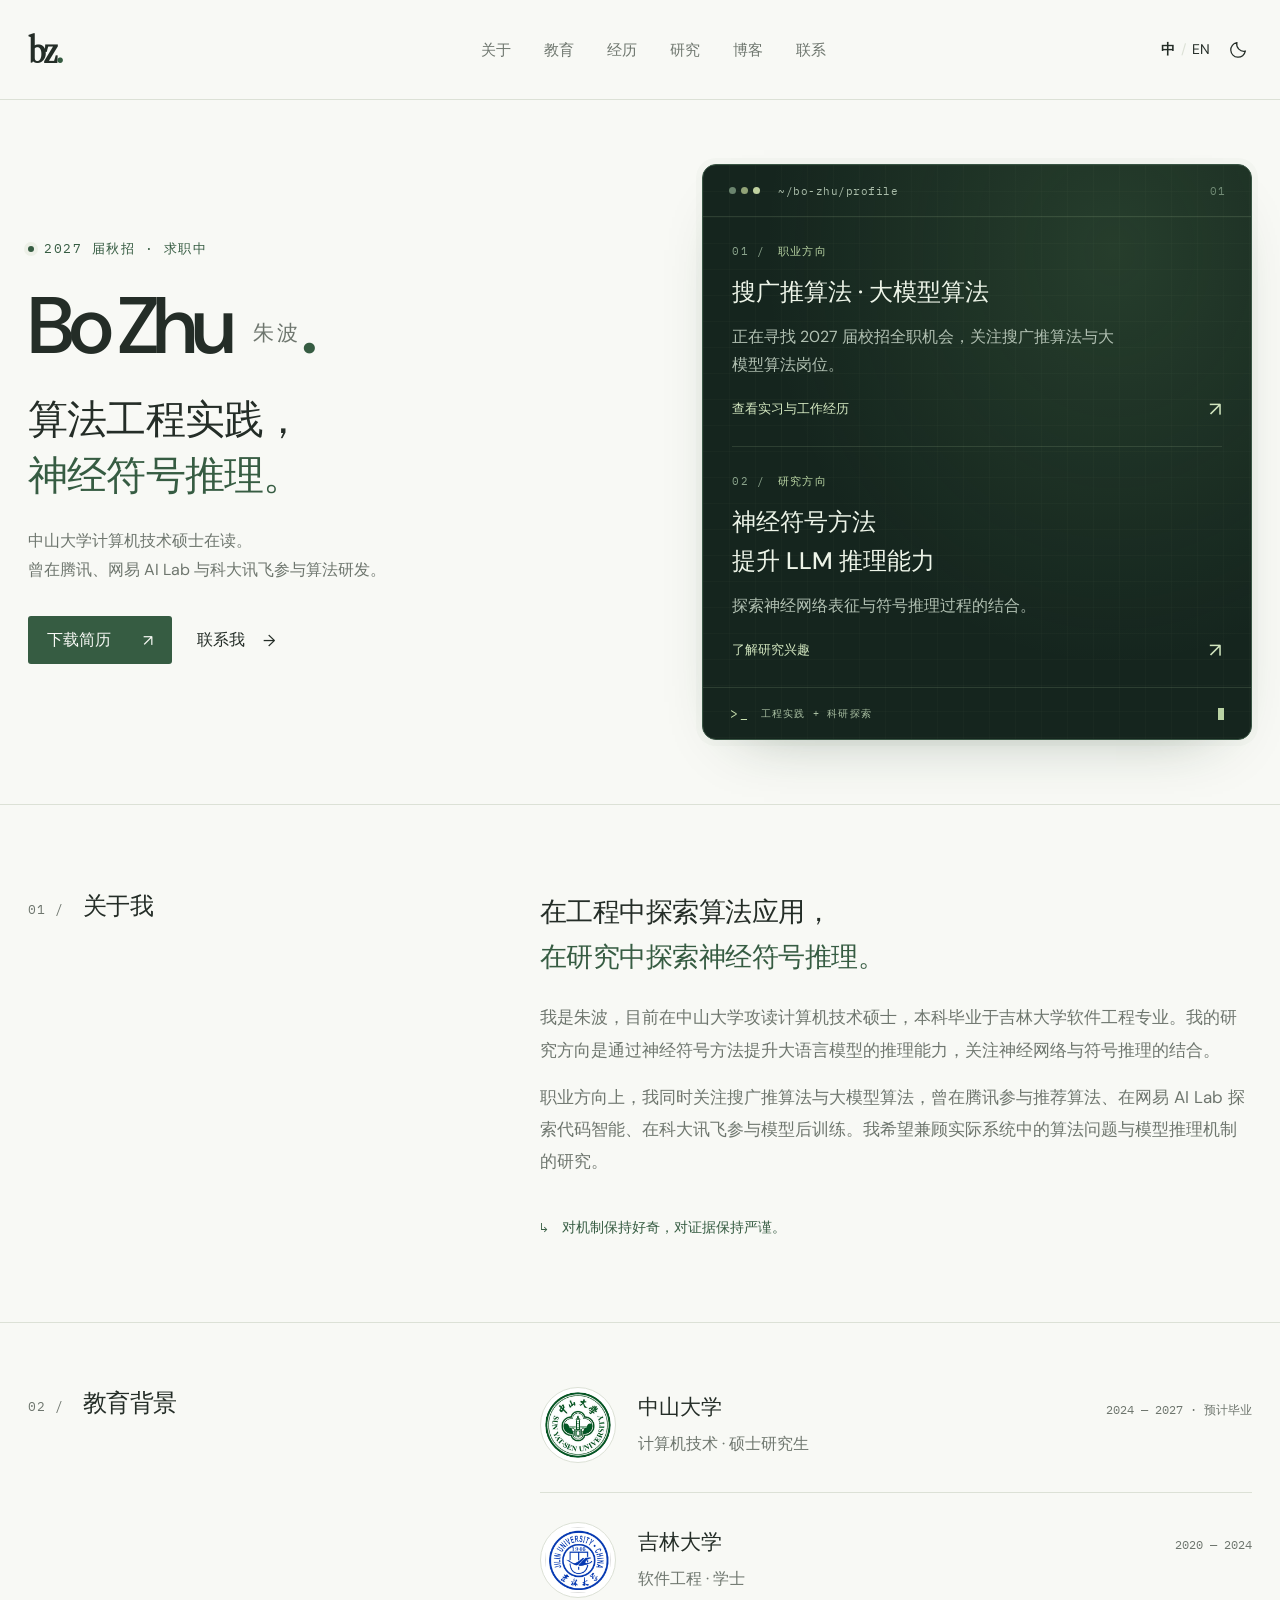
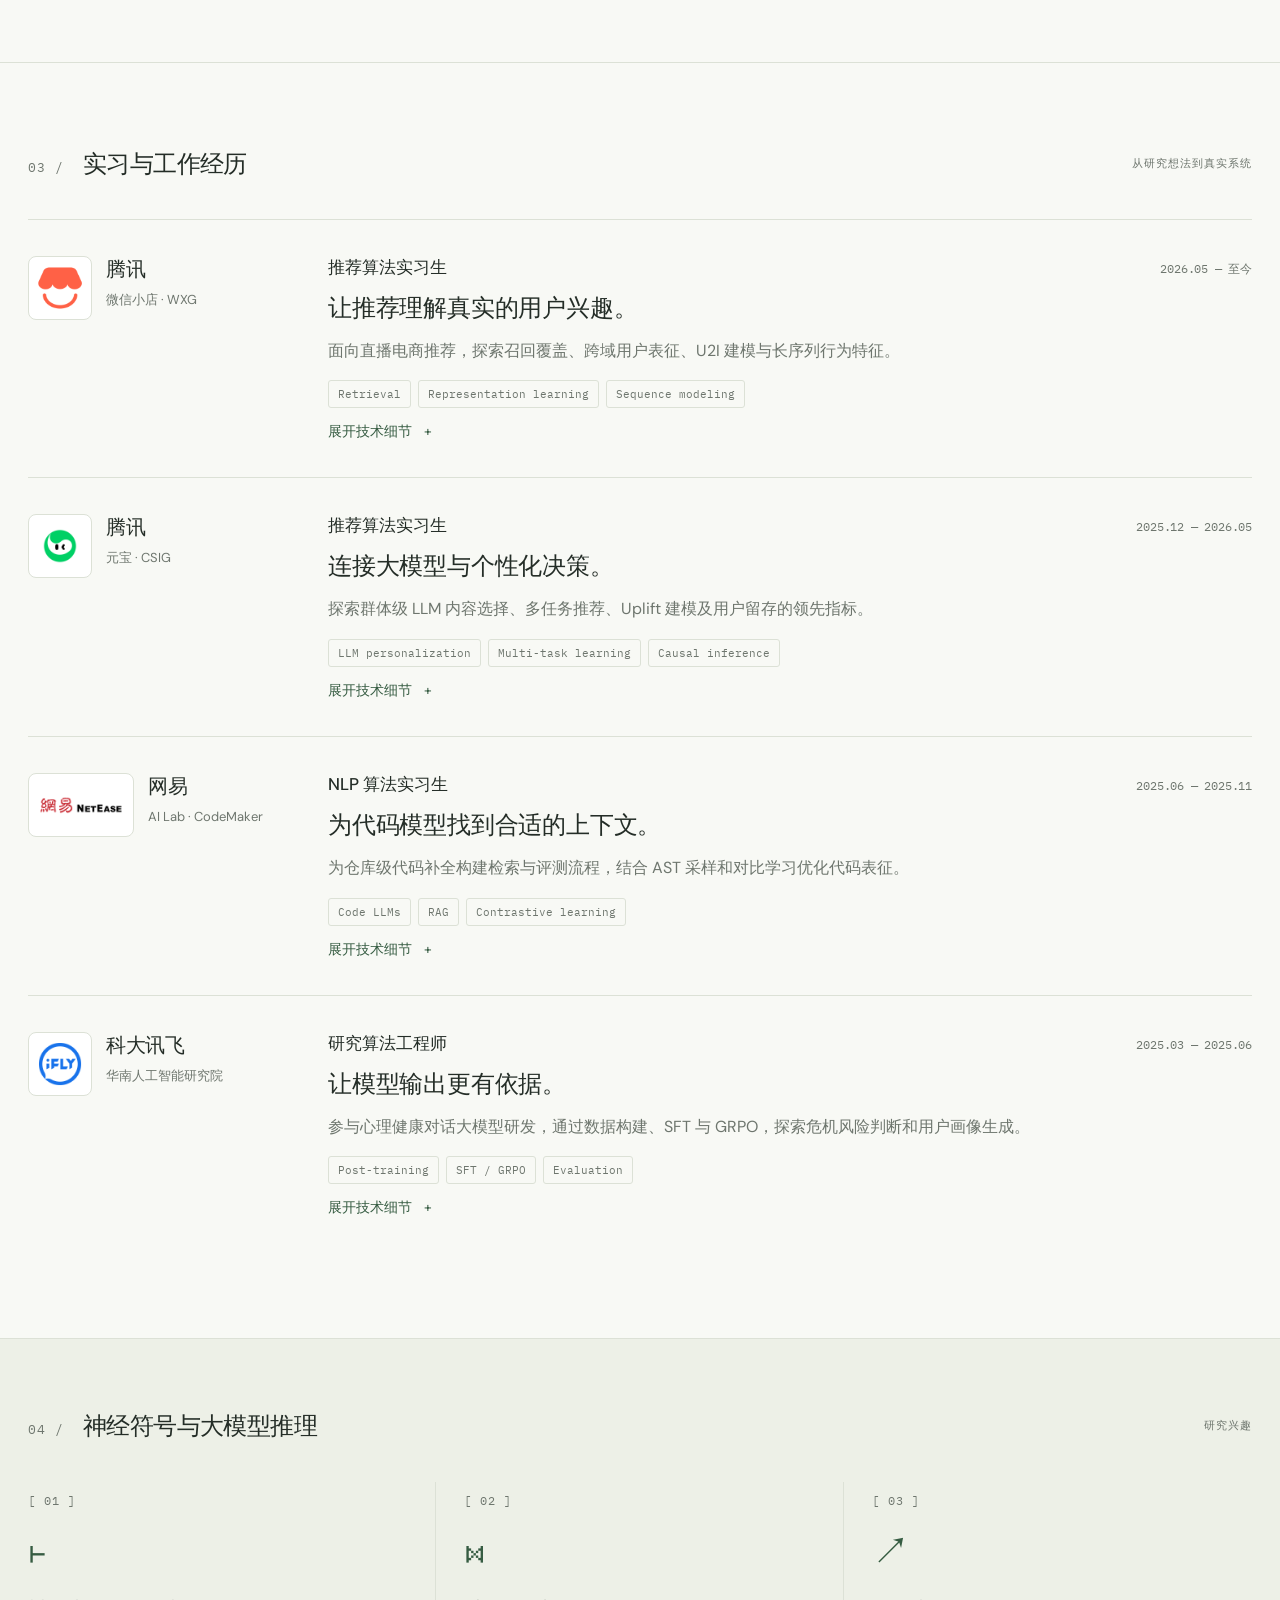
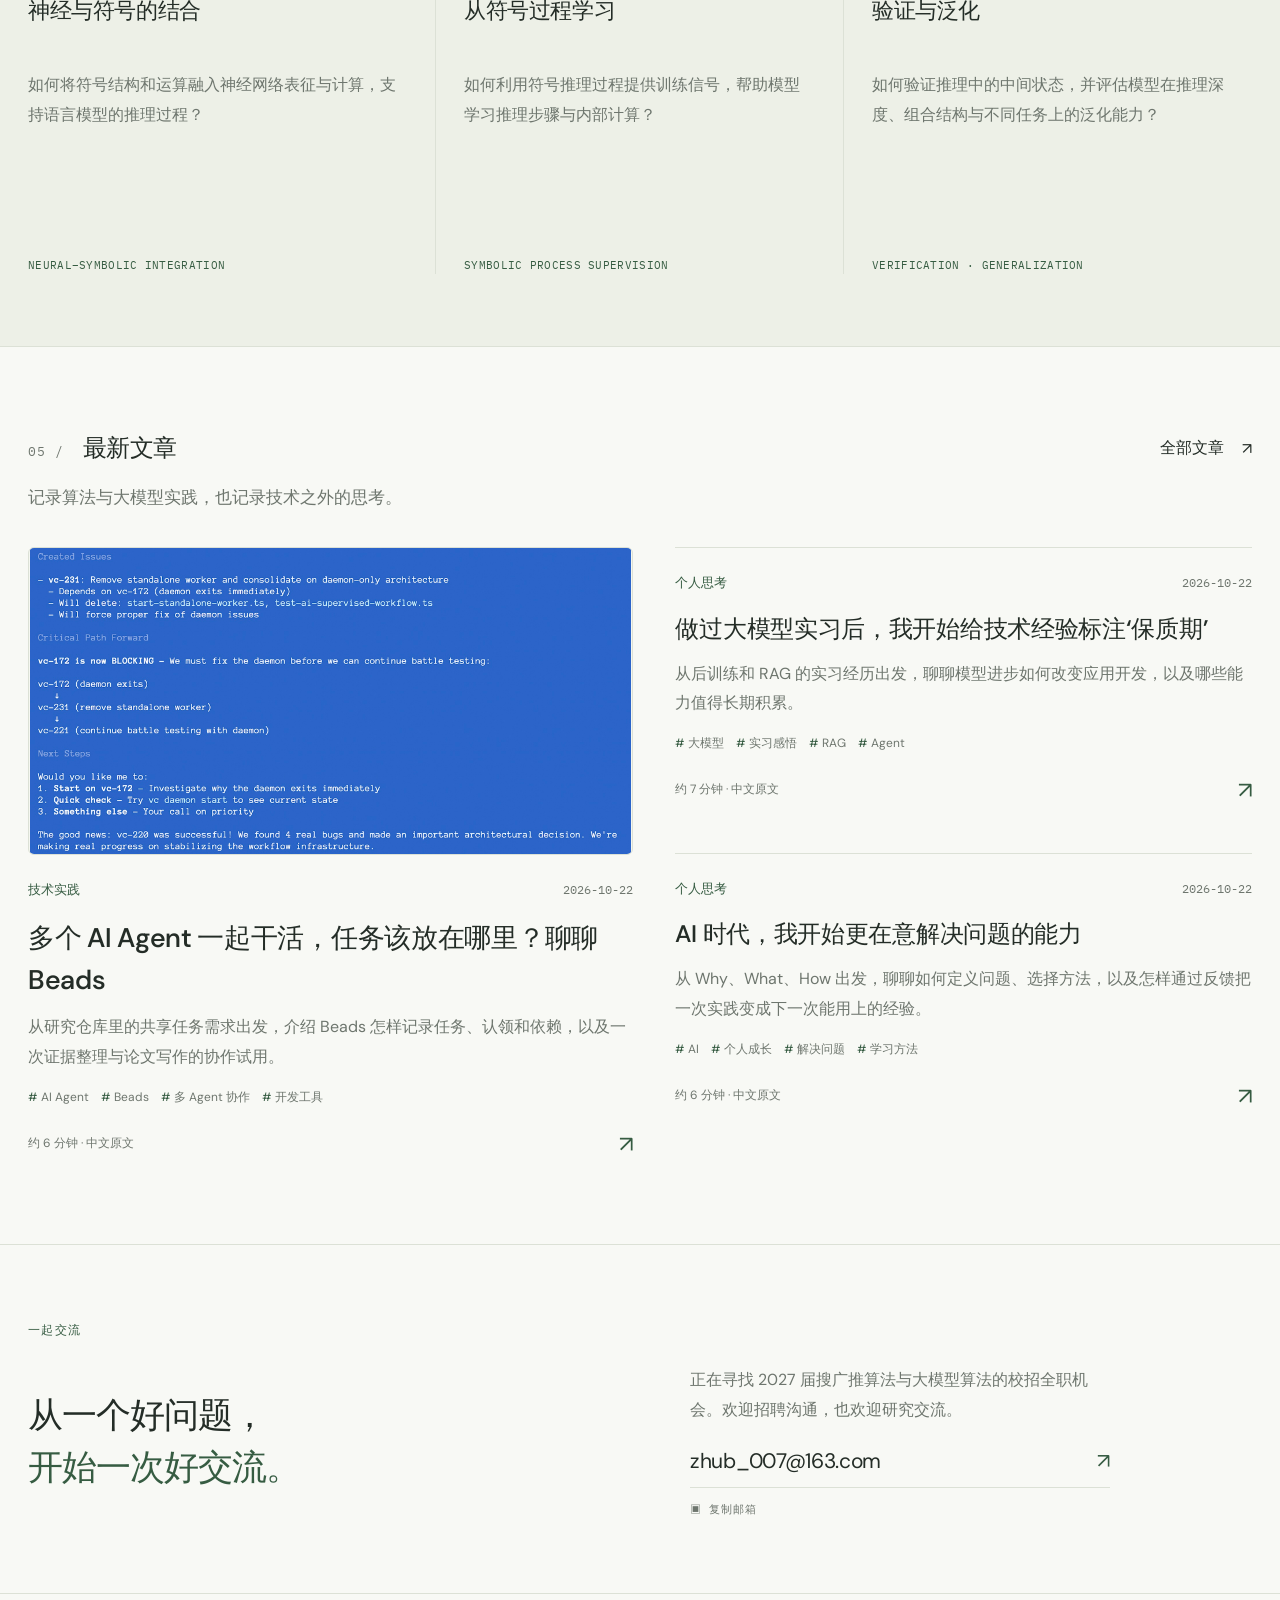
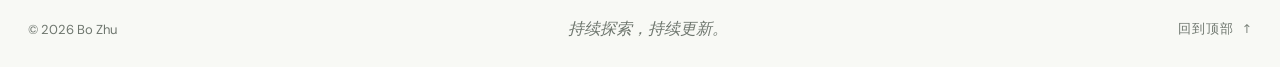
==== commit 3b11c173: "Add official Beads project links, logo, and example image" ====
--- a/index.html
+++ b/index.html
@@ -29,7 +29,7 @@
 <section class="research-section" id="research"><div class="wrap"><div class="section-heading"><div class="section-label"><span class="mono">04 /</span><h2 data-i18n="researchTitle">神经符号与大模型推理</h2></div><span class="section-aside mono" data-i18n="researchAside">研究兴趣</span></div><div class="research-grid"><article><span class="research-number mono">[ 01 ]</span><div class="research-symbol" aria-hidden="true">⊢</div><h3 data-i18n="r1Title">神经与符号的结合</h3><p data-i18n="r1Body">如何将符号结构和运算融入神经网络表征与计算，支持语言模型的推理过程？</p><span class="research-tag mono">NEURAL–SYMBOLIC INTEGRATION</span></article><article><span class="research-number mono">[ 02 ]</span><div class="research-symbol" aria-hidden="true">⋈</div><h3 data-i18n="r2Title">从符号过程学习</h3><p data-i18n="r2Body">如何利用符号推理过程提供训练信号，帮助模型学习推理步骤与内部计算？</p><span class="research-tag mono">SYMBOLIC PROCESS SUPERVISION</span></article><article><span class="research-number mono">[ 03 ]</span><div class="research-symbol" aria-hidden="true">↗</div><h3 data-i18n="r3Title">验证与泛化</h3><p data-i18n="r3Body">如何验证推理中的中间状态，并评估模型在推理深度、组合结构与不同任务上的泛化能力？</p><span class="research-tag mono">VERIFICATION · GENERALIZATION</span></article></div></div></section>
 <section class="section wrap" id="publications" hidden><div class="section-label"><span class="mono">05 /</span><h2 data-i18n="publicationsTitle">代表性论文</h2></div><div id="publication-list"></div></section>
 <!-- BLOG_PREVIEW_START -->
-<section class="section wrap latest-writing" id="writing"><div class="section-heading"><div class="section-label"><span class="mono">05 /</span><h2 data-i18n="writingTitle">最新文章</h2></div><a class="text-link" href="/blog/"><span data-i18n="allPosts">全部文章</span><span aria-hidden="true">↗</span></a></div><p class="writing-intro" data-i18n="writingIntro">记录算法与大模型实践，也记录技术之外的思考。</p><div class="writing-grid"><article class="writing-card " data-category="technical-practice" data-tags="[&quot;AI Agent&quot;, &quot;Beads&quot;, &quot;多 Agent 协作&quot;, &quot;开发工具&quot;]"><a href="/blog/beads-shared-agent-tasks/" class="writing-card-link"><div class="writing-copy"><div class="writing-meta"><span class="category-name" data-zh="技术实践" data-en="Technical Practice">技术实践</span><time datetime="2026-10-22">2026-10-22</time></div><h3 lang="zh-CN">多个 AI Agent 一起干活，任务该放在哪里？聊聊 Beads</h3><p lang="zh-CN">从研究仓库里的共享任务需求出发，介绍 Beads 怎样记录任务、认领和依赖，以及一次证据整理与论文写作的协作试用。</p><div class="writing-tags"><span>AI Agent</span><span>Beads</span><span>多 Agent 协作</span><span>开发工具</span></div><div class="writing-foot"><span data-zh="约 6 分钟 · 中文原文" data-en="~6 min · In Chinese">约 6 分钟 · 中文原文</span><span class="writing-arrow" aria-hidden="true">↗</span></div></div></a></article><article class="writing-card featured" data-category="personal-reflections" data-tags="[&quot;大模型&quot;, &quot;实习感悟&quot;, &quot;RAG&quot;, &quot;Agent&quot;]"><a href="/blog/llm-experience-shelf-life/" class="writing-card-link"><div class="writing-image"><img src="/blog/assets/model-capability-simplification.svg" alt="模型升级前后工程流程的概念对比图" width="1800" height="1200" loading="lazy"></div><div class="writing-copy"><div class="writing-meta"><span class="category-name" data-zh="个人思考" data-en="Personal Reflections">个人思考</span><time datetime="2026-10-22">2026-10-22</time></div><h3 lang="zh-CN">做过大模型实习后，我开始给技术经验标注‘保质期’</h3><p lang="zh-CN">从后训练和 RAG 的实习经历出发，聊聊模型进步如何改变应用开发，以及哪些能力值得长期积累。</p><div class="writing-tags"><span>大模型</span><span>实习感悟</span><span>RAG</span><span>Agent</span></div><div class="writing-foot"><span data-zh="约 7 分钟 · 中文原文" data-en="~7 min · In Chinese">约 7 分钟 · 中文原文</span><span class="writing-arrow" aria-hidden="true">↗</span></div></div></a></article><article class="writing-card " data-category="personal-reflections" data-tags="[&quot;AI&quot;, &quot;个人成长&quot;, &quot;解决问题&quot;, &quot;学习方法&quot;]"><a href="/blog/ai-problem-solving-loop/" class="writing-card-link"><div class="writing-copy"><div class="writing-meta"><span class="category-name" data-zh="个人思考" data-en="Personal Reflections">个人思考</span><time datetime="2026-10-22">2026-10-22</time></div><h3 lang="zh-CN">AI 时代，我开始更在意解决问题的能力</h3><p lang="zh-CN">从 Why、What、How 出发，聊聊如何定义问题、选择方法，以及怎样通过反馈把一次实践变成下一次能用上的经验。</p><div class="writing-tags"><span>AI</span><span>个人成长</span><span>解决问题</span><span>学习方法</span></div><div class="writing-foot"><span data-zh="约 6 分钟 · 中文原文" data-en="~6 min · In Chinese">约 6 分钟 · 中文原文</span><span class="writing-arrow" aria-hidden="true">↗</span></div></div></a></article></div></section>
+<section class="section wrap latest-writing" id="writing"><div class="section-heading"><div class="section-label"><span class="mono">05 /</span><h2 data-i18n="writingTitle">最新文章</h2></div><a class="text-link" href="/blog/"><span data-i18n="allPosts">全部文章</span><span aria-hidden="true">↗</span></a></div><p class="writing-intro" data-i18n="writingIntro">记录算法与大模型实践，也记录技术之外的思考。</p><div class="writing-grid"><article class="writing-card featured" data-category="technical-practice" data-tags="[&quot;AI Agent&quot;, &quot;Beads&quot;, &quot;多 Agent 协作&quot;, &quot;开发工具&quot;]"><a href="/blog/beads-shared-agent-tasks/" class="writing-card-link"><div class="writing-image" style="aspect-ratio:2082/1060"><img src="/blog/assets/beads-official-illustration.jpg" alt="Beads 官方仓库收录的 Agent 使用示例，展示任务阻塞关系与后续步骤" width="2082" height="1060" loading="lazy"></div><div class="writing-copy"><div class="writing-meta"><span class="category-name" data-zh="技术实践" data-en="Technical Practice">技术实践</span><time datetime="2026-10-22">2026-10-22</time></div><h3 lang="zh-CN">多个 AI Agent 一起干活，任务该放在哪里？聊聊 Beads</h3><p lang="zh-CN">从研究仓库里的共享任务需求出发，介绍 Beads 怎样记录任务、认领和依赖，以及一次证据整理与论文写作的协作试用。</p><div class="writing-tags"><span>AI Agent</span><span>Beads</span><span>多 Agent 协作</span><span>开发工具</span></div><div class="writing-foot"><span data-zh="约 6 分钟 · 中文原文" data-en="~6 min · In Chinese">约 6 分钟 · 中文原文</span><span class="writing-arrow" aria-hidden="true">↗</span></div></div></a></article><article class="writing-card " data-category="personal-reflections" data-tags="[&quot;大模型&quot;, &quot;实习感悟&quot;, &quot;RAG&quot;, &quot;Agent&quot;]"><a href="/blog/llm-experience-shelf-life/" class="writing-card-link"><div class="writing-copy"><div class="writing-meta"><span class="category-name" data-zh="个人思考" data-en="Personal Reflections">个人思考</span><time datetime="2026-10-22">2026-10-22</time></div><h3 lang="zh-CN">做过大模型实习后，我开始给技术经验标注‘保质期’</h3><p lang="zh-CN">从后训练和 RAG 的实习经历出发，聊聊模型进步如何改变应用开发，以及哪些能力值得长期积累。</p><div class="writing-tags"><span>大模型</span><span>实习感悟</span><span>RAG</span><span>Agent</span></div><div class="writing-foot"><span data-zh="约 7 分钟 · 中文原文" data-en="~7 min · In Chinese">约 7 分钟 · 中文原文</span><span class="writing-arrow" aria-hidden="true">↗</span></div></div></a></article><article class="writing-card " data-category="personal-reflections" data-tags="[&quot;AI&quot;, &quot;个人成长&quot;, &quot;解决问题&quot;, &quot;学习方法&quot;]"><a href="/blog/ai-problem-solving-loop/" class="writing-card-link"><div class="writing-copy"><div class="writing-meta"><span class="category-name" data-zh="个人思考" data-en="Personal Reflections">个人思考</span><time datetime="2026-10-22">2026-10-22</time></div><h3 lang="zh-CN">AI 时代，我开始更在意解决问题的能力</h3><p lang="zh-CN">从 Why、What、How 出发，聊聊如何定义问题、选择方法，以及怎样通过反馈把一次实践变成下一次能用上的经验。</p><div class="writing-tags"><span>AI</span><span>个人成长</span><span>解决问题</span><span>学习方法</span></div><div class="writing-foot"><span data-zh="约 6 分钟 · 中文原文" data-en="~6 min · In Chinese">约 6 分钟 · 中文原文</span><span class="writing-arrow" aria-hidden="true">↗</span></div></div></a></article></div></section>
 <!-- BLOG_PREVIEW_END -->
 <section class="contact-section wrap" id="contact"><p class="eyebrow mono" data-i18n="contactLabel">一起交流</p><div class="contact-grid"><h2 data-i18n="contactTitle">从一个好问题，<br><em>开始一次好交流。</em></h2><div><p data-i18n="contactBody">正在寻找 2027 届搜广推算法与大模型算法的校招全职机会。欢迎招聘沟通，也欢迎研究交流。</p><a class="email-link" id="email-link" href="mailto:zhub_007@163.com">zhub_007@163.com <span aria-hidden="true">↗</span></a><button class="copy-email mono" id="copy-email"><span aria-hidden="true">▣</span> <span data-i18n="copyEmail">复制邮箱</span></button><span id="copy-status" class="copy-status" role="status"></span></div></div></section>
 </main>
--- a/blog/blog.css
+++ b/blog/blog.css
@@ -12,3 +12,7 @@
 /* Keep CLI commands intact; small screens can scroll the table locally. */
 .article-body table th:first-child,.article-body table td:first-child{white-space:nowrap;overflow-wrap:normal}
 .article-body table th:nth-child(2),.article-body table td:nth-child(2){min-width:220px}
+
+/* Technical posts expose the actual project and its primary resources. */
+.project-resource{max-width:800px;margin-top:28px;border:1px solid var(--line);border-radius:7px;padding:23px 25px;background:var(--soft)}.project-resource-heading{display:flex;align-items:center;gap:15px}.project-resource-heading>img{flex:none;width:42px;height:42px;border-radius:8px}.project-resource-heading>div{display:flex;flex-direction:column;gap:5px}.project-resource-heading .mono{font-size:10px;color:var(--muted);letter-spacing:1px}.project-resource-heading strong{font-size:22px;font-weight:550;line-height:1.2}.project-resource-heading>p{font-size:14px;color:var(--muted);line-height:1.7;margin:0 0 0 auto;max-width:280px}.project-resource-links{display:flex;gap:10px;flex-wrap:wrap;margin-top:22px}.project-resource-links>a{display:inline-flex;align-items:center;justify-content:space-between;gap:17px;font-size:14px;border:1px solid var(--line);padding:10px 14px;border-radius:4px;background:var(--bg);min-height:43px;color:var(--green);transition:background .2s,border-color .2s}.project-resource-links>a:first-child{background:var(--green);color:var(--bg);border-color:var(--green)}.project-resource-links>a:hover{border-color:var(--green)}.project-resource-links>a:first-child:hover{opacity:.9}.project-example>a{background:#2a63bd}.project-example figcaption a{display:inline-flex;margin-top:5px;margin-right:8px;margin-left:0}.project-example{margin-top:32px}
+@media(max-width:700px){.project-resource{padding:19px;margin-top:23px}.project-resource-heading{flex-wrap:wrap;gap:13px}.project-resource-heading>p{flex-basis:100%;margin:0;max-width:none;font-size:14px}.project-resource-heading strong{font-size:21px}.project-resource-links{gap:8px;margin-top:17px}.project-resource-links>a{padding:10px 12px;font-size:13px;gap:10px}.project-example figcaption{font-size:12px}}
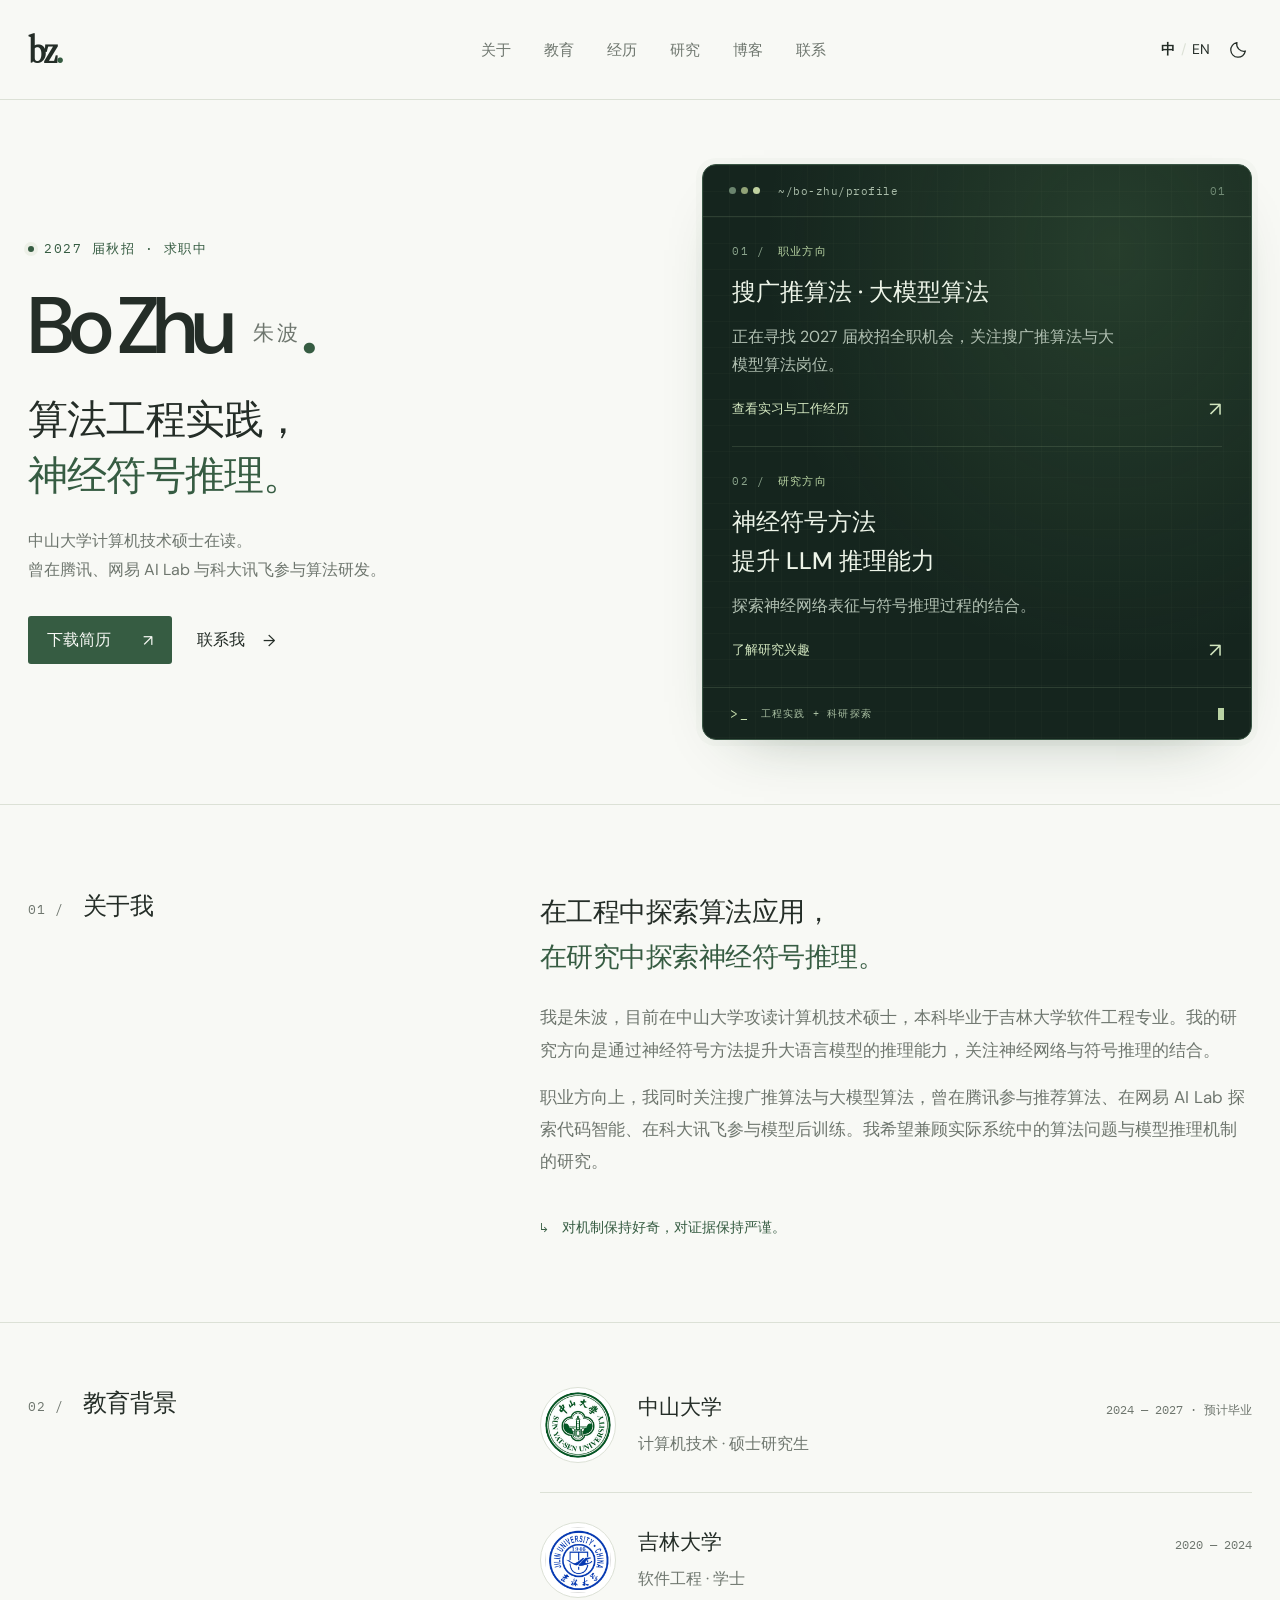
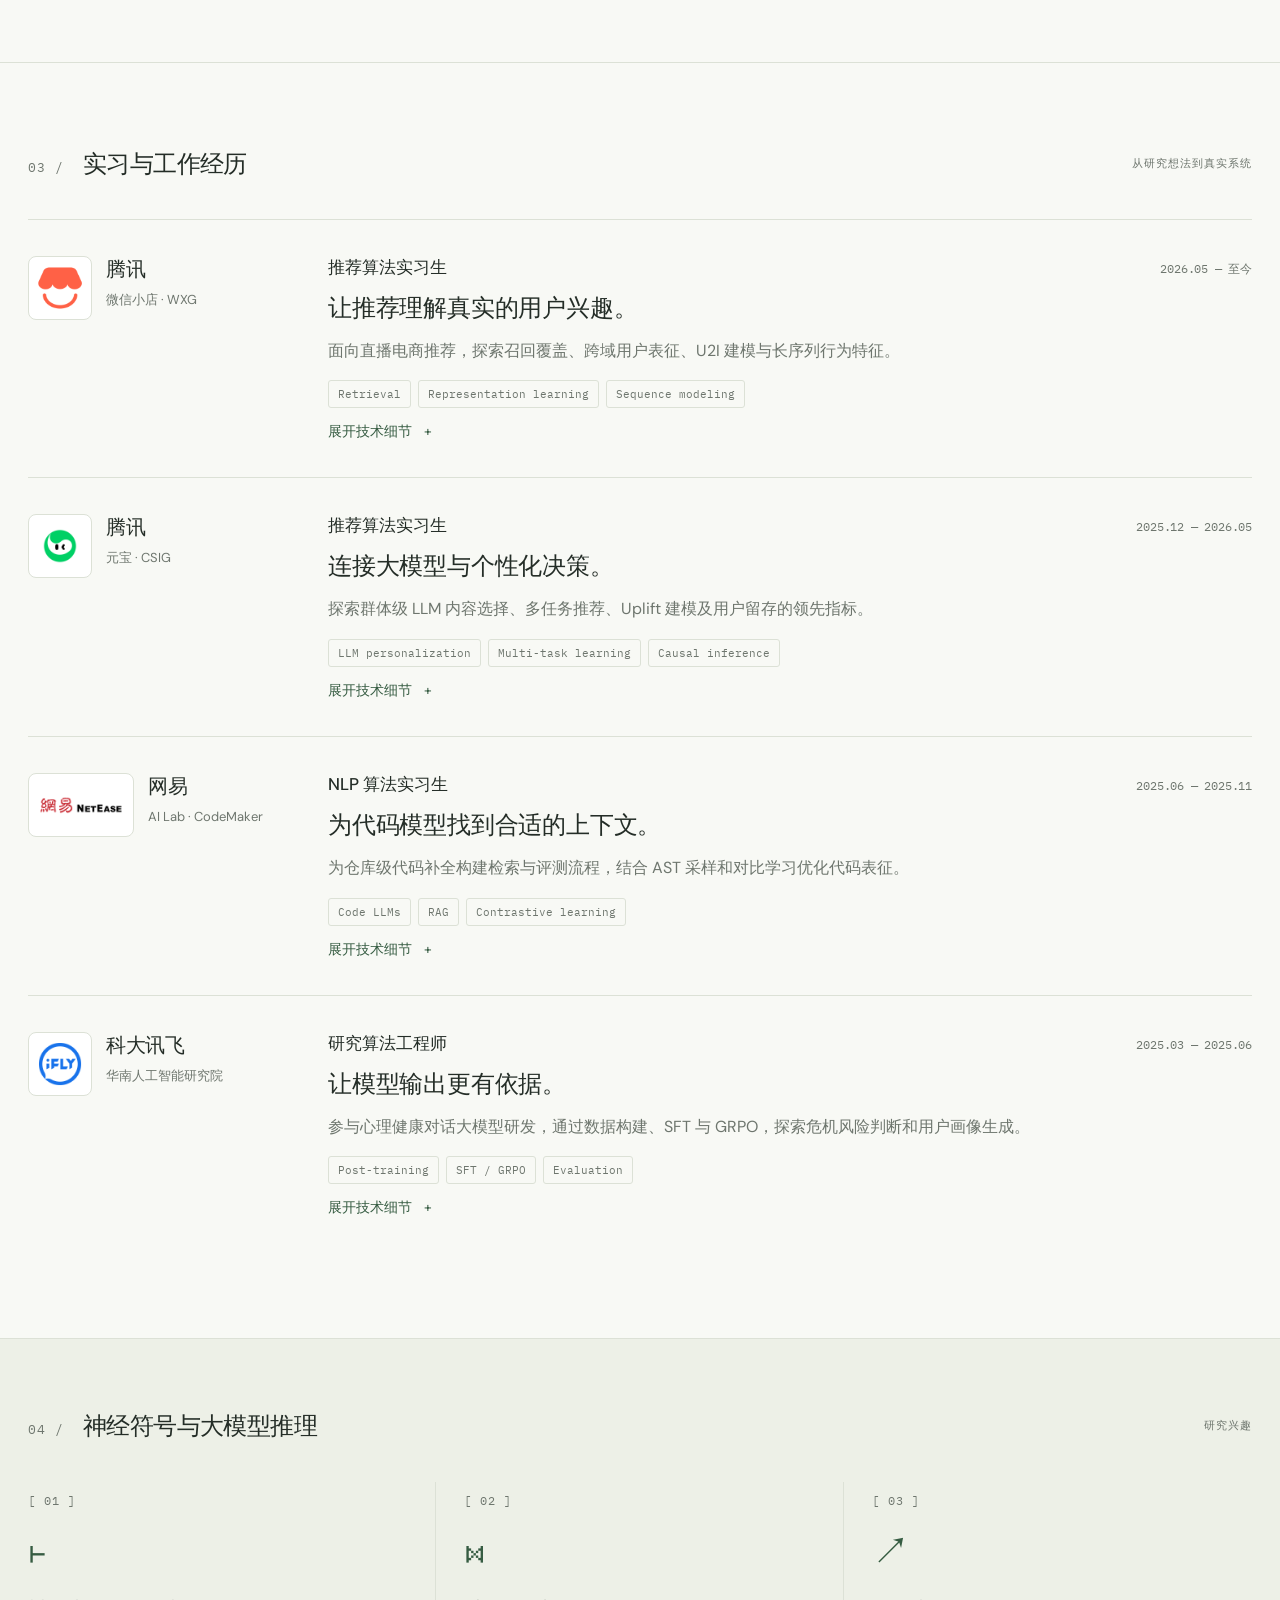
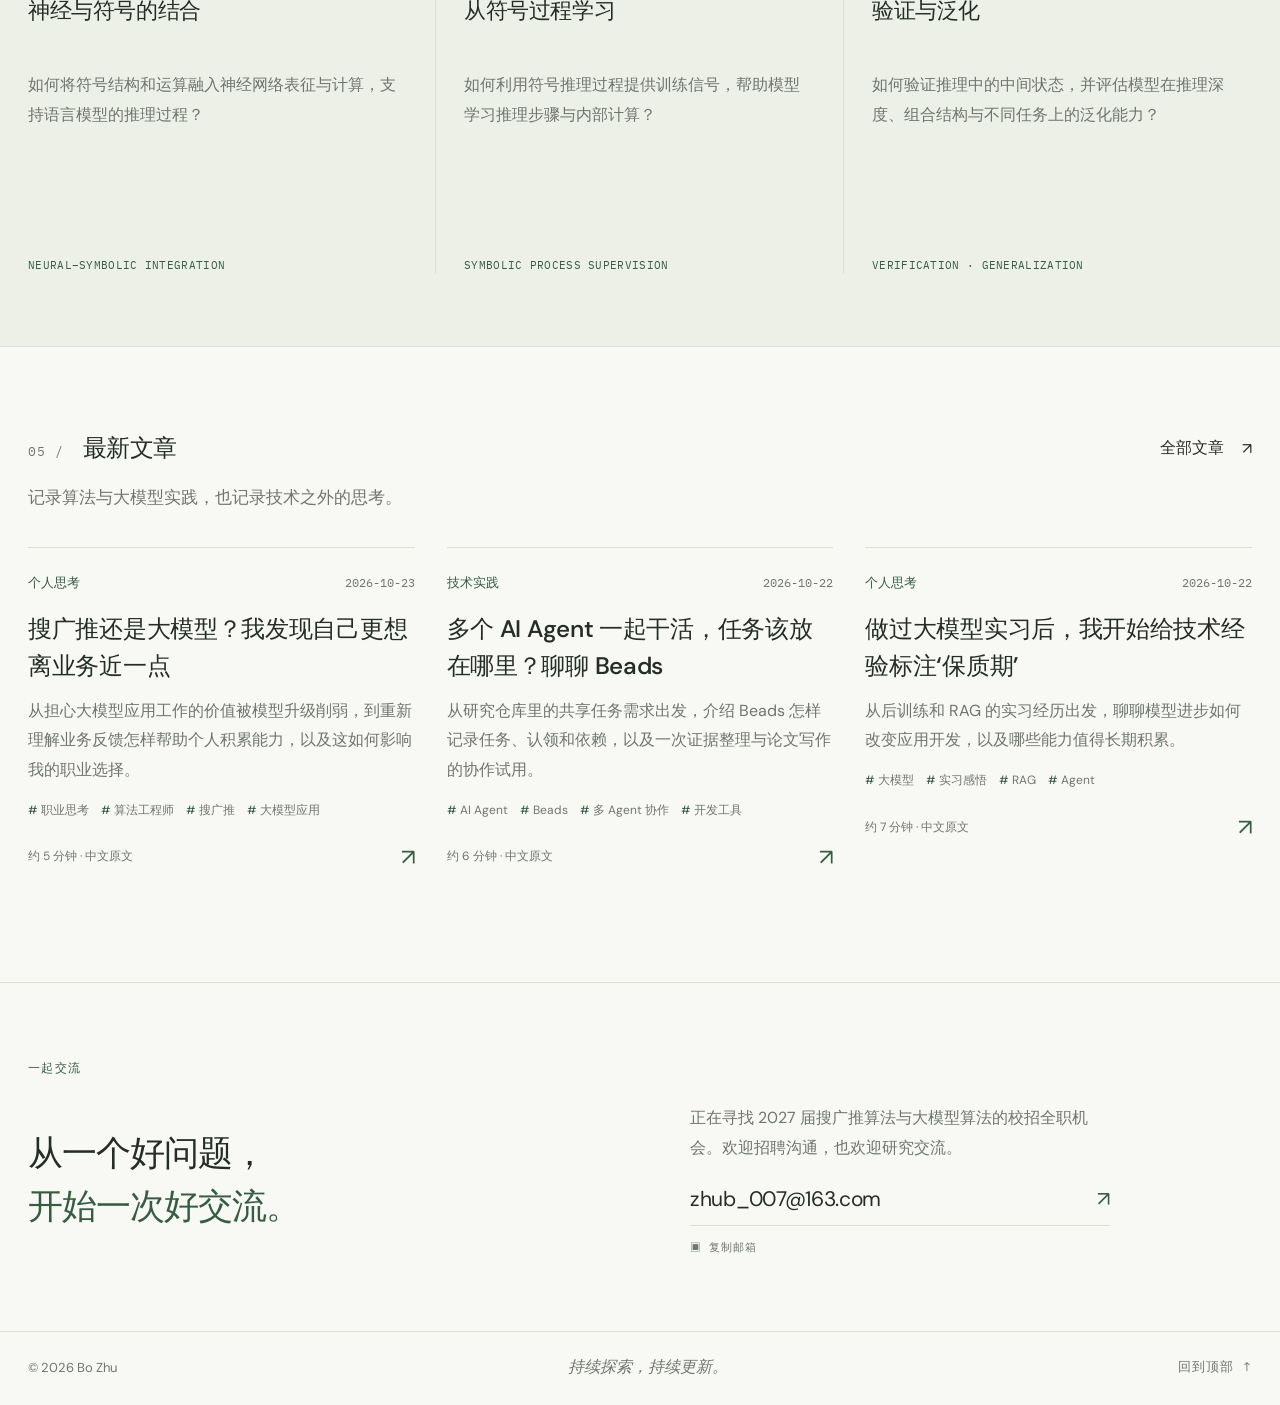
==== commit 3871d163: "Publish career reflection on search, recommendation, ads and LLM roles" ====
--- a/index.html
+++ b/index.html
@@ -29,7 +29,7 @@
 <section class="research-section" id="research"><div class="wrap"><div class="section-heading"><div class="section-label"><span class="mono">04 /</span><h2 data-i18n="researchTitle">神经符号与大模型推理</h2></div><span class="section-aside mono" data-i18n="researchAside">研究兴趣</span></div><div class="research-grid"><article><span class="research-number mono">[ 01 ]</span><div class="research-symbol" aria-hidden="true">⊢</div><h3 data-i18n="r1Title">神经与符号的结合</h3><p data-i18n="r1Body">如何将符号结构和运算融入神经网络表征与计算，支持语言模型的推理过程？</p><span class="research-tag mono">NEURAL–SYMBOLIC INTEGRATION</span></article><article><span class="research-number mono">[ 02 ]</span><div class="research-symbol" aria-hidden="true">⋈</div><h3 data-i18n="r2Title">从符号过程学习</h3><p data-i18n="r2Body">如何利用符号推理过程提供训练信号，帮助模型学习推理步骤与内部计算？</p><span class="research-tag mono">SYMBOLIC PROCESS SUPERVISION</span></article><article><span class="research-number mono">[ 03 ]</span><div class="research-symbol" aria-hidden="true">↗</div><h3 data-i18n="r3Title">验证与泛化</h3><p data-i18n="r3Body">如何验证推理中的中间状态，并评估模型在推理深度、组合结构与不同任务上的泛化能力？</p><span class="research-tag mono">VERIFICATION · GENERALIZATION</span></article></div></div></section>
 <section class="section wrap" id="publications" hidden><div class="section-label"><span class="mono">05 /</span><h2 data-i18n="publicationsTitle">代表性论文</h2></div><div id="publication-list"></div></section>
 <!-- BLOG_PREVIEW_START -->
-<section class="section wrap latest-writing" id="writing"><div class="section-heading"><div class="section-label"><span class="mono">05 /</span><h2 data-i18n="writingTitle">最新文章</h2></div><a class="text-link" href="/blog/"><span data-i18n="allPosts">全部文章</span><span aria-hidden="true">↗</span></a></div><p class="writing-intro" data-i18n="writingIntro">记录算法与大模型实践，也记录技术之外的思考。</p><div class="writing-grid"><article class="writing-card featured" data-category="technical-practice" data-tags="[&quot;AI Agent&quot;, &quot;Beads&quot;, &quot;多 Agent 协作&quot;, &quot;开发工具&quot;]"><a href="/blog/beads-shared-agent-tasks/" class="writing-card-link"><div class="writing-image" style="aspect-ratio:2082/1060"><img src="/blog/assets/beads-official-illustration.jpg" alt="Beads 官方仓库收录的 Agent 使用示例，展示任务阻塞关系与后续步骤" width="2082" height="1060" loading="lazy"></div><div class="writing-copy"><div class="writing-meta"><span class="category-name" data-zh="技术实践" data-en="Technical Practice">技术实践</span><time datetime="2026-10-22">2026-10-22</time></div><h3 lang="zh-CN">多个 AI Agent 一起干活，任务该放在哪里？聊聊 Beads</h3><p lang="zh-CN">从研究仓库里的共享任务需求出发，介绍 Beads 怎样记录任务、认领和依赖，以及一次证据整理与论文写作的协作试用。</p><div class="writing-tags"><span>AI Agent</span><span>Beads</span><span>多 Agent 协作</span><span>开发工具</span></div><div class="writing-foot"><span data-zh="约 6 分钟 · 中文原文" data-en="~6 min · In Chinese">约 6 分钟 · 中文原文</span><span class="writing-arrow" aria-hidden="true">↗</span></div></div></a></article><article class="writing-card " data-category="personal-reflections" data-tags="[&quot;大模型&quot;, &quot;实习感悟&quot;, &quot;RAG&quot;, &quot;Agent&quot;]"><a href="/blog/llm-experience-shelf-life/" class="writing-card-link"><div class="writing-copy"><div class="writing-meta"><span class="category-name" data-zh="个人思考" data-en="Personal Reflections">个人思考</span><time datetime="2026-10-22">2026-10-22</time></div><h3 lang="zh-CN">做过大模型实习后，我开始给技术经验标注‘保质期’</h3><p lang="zh-CN">从后训练和 RAG 的实习经历出发，聊聊模型进步如何改变应用开发，以及哪些能力值得长期积累。</p><div class="writing-tags"><span>大模型</span><span>实习感悟</span><span>RAG</span><span>Agent</span></div><div class="writing-foot"><span data-zh="约 7 分钟 · 中文原文" data-en="~7 min · In Chinese">约 7 分钟 · 中文原文</span><span class="writing-arrow" aria-hidden="true">↗</span></div></div></a></article><article class="writing-card " data-category="personal-reflections" data-tags="[&quot;AI&quot;, &quot;个人成长&quot;, &quot;解决问题&quot;, &quot;学习方法&quot;]"><a href="/blog/ai-problem-solving-loop/" class="writing-card-link"><div class="writing-copy"><div class="writing-meta"><span class="category-name" data-zh="个人思考" data-en="Personal Reflections">个人思考</span><time datetime="2026-10-22">2026-10-22</time></div><h3 lang="zh-CN">AI 时代，我开始更在意解决问题的能力</h3><p lang="zh-CN">从 Why、What、How 出发，聊聊如何定义问题、选择方法，以及怎样通过反馈把一次实践变成下一次能用上的经验。</p><div class="writing-tags"><span>AI</span><span>个人成长</span><span>解决问题</span><span>学习方法</span></div><div class="writing-foot"><span data-zh="约 6 分钟 · 中文原文" data-en="~6 min · In Chinese">约 6 分钟 · 中文原文</span><span class="writing-arrow" aria-hidden="true">↗</span></div></div></a></article></div></section>
+<section class="section wrap latest-writing" id="writing"><div class="section-heading"><div class="section-label"><span class="mono">05 /</span><h2 data-i18n="writingTitle">最新文章</h2></div><a class="text-link" href="/blog/"><span data-i18n="allPosts">全部文章</span><span aria-hidden="true">↗</span></a></div><p class="writing-intro" data-i18n="writingIntro">记录算法与大模型实践，也记录技术之外的思考。</p><div class="writing-grid"><article class="writing-card " data-category="personal-reflections" data-tags="[&quot;职业思考&quot;, &quot;算法工程师&quot;, &quot;搜广推&quot;, &quot;大模型应用&quot;]"><a href="/blog/search-rec-ads-or-llm/" class="writing-card-link"><div class="writing-copy"><div class="writing-meta"><span class="category-name" data-zh="个人思考" data-en="Personal Reflections">个人思考</span><time datetime="2026-10-23">2026-10-23</time></div><h3 lang="zh-CN">搜广推还是大模型？我发现自己更想离业务近一点</h3><p lang="zh-CN">从担心大模型应用工作的价值被模型升级削弱，到重新理解业务反馈怎样帮助个人积累能力，以及这如何影响我的职业选择。</p><div class="writing-tags"><span>职业思考</span><span>算法工程师</span><span>搜广推</span><span>大模型应用</span></div><div class="writing-foot"><span data-zh="约 5 分钟 · 中文原文" data-en="~5 min · In Chinese">约 5 分钟 · 中文原文</span><span class="writing-arrow" aria-hidden="true">↗</span></div></div></a></article><article class="writing-card " data-category="technical-practice" data-tags="[&quot;AI Agent&quot;, &quot;Beads&quot;, &quot;多 Agent 协作&quot;, &quot;开发工具&quot;]"><a href="/blog/beads-shared-agent-tasks/" class="writing-card-link"><div class="writing-copy"><div class="writing-meta"><span class="category-name" data-zh="技术实践" data-en="Technical Practice">技术实践</span><time datetime="2026-10-22">2026-10-22</time></div><h3 lang="zh-CN">多个 AI Agent 一起干活，任务该放在哪里？聊聊 Beads</h3><p lang="zh-CN">从研究仓库里的共享任务需求出发，介绍 Beads 怎样记录任务、认领和依赖，以及一次证据整理与论文写作的协作试用。</p><div class="writing-tags"><span>AI Agent</span><span>Beads</span><span>多 Agent 协作</span><span>开发工具</span></div><div class="writing-foot"><span data-zh="约 6 分钟 · 中文原文" data-en="~6 min · In Chinese">约 6 分钟 · 中文原文</span><span class="writing-arrow" aria-hidden="true">↗</span></div></div></a></article><article class="writing-card " data-category="personal-reflections" data-tags="[&quot;大模型&quot;, &quot;实习感悟&quot;, &quot;RAG&quot;, &quot;Agent&quot;]"><a href="/blog/llm-experience-shelf-life/" class="writing-card-link"><div class="writing-copy"><div class="writing-meta"><span class="category-name" data-zh="个人思考" data-en="Personal Reflections">个人思考</span><time datetime="2026-10-22">2026-10-22</time></div><h3 lang="zh-CN">做过大模型实习后，我开始给技术经验标注‘保质期’</h3><p lang="zh-CN">从后训练和 RAG 的实习经历出发，聊聊模型进步如何改变应用开发，以及哪些能力值得长期积累。</p><div class="writing-tags"><span>大模型</span><span>实习感悟</span><span>RAG</span><span>Agent</span></div><div class="writing-foot"><span data-zh="约 7 分钟 · 中文原文" data-en="~7 min · In Chinese">约 7 分钟 · 中文原文</span><span class="writing-arrow" aria-hidden="true">↗</span></div></div></a></article></div></section>
 <!-- BLOG_PREVIEW_END -->
 <section class="contact-section wrap" id="contact"><p class="eyebrow mono" data-i18n="contactLabel">一起交流</p><div class="contact-grid"><h2 data-i18n="contactTitle">从一个好问题，<br><em>开始一次好交流。</em></h2><div><p data-i18n="contactBody">正在寻找 2027 届搜广推算法与大模型算法的校招全职机会。欢迎招聘沟通，也欢迎研究交流。</p><a class="email-link" id="email-link" href="mailto:zhub_007@163.com">zhub_007@163.com <span aria-hidden="true">↗</span></a><button class="copy-email mono" id="copy-email"><span aria-hidden="true">▣</span> <span data-i18n="copyEmail">复制邮箱</span></button><span id="copy-status" class="copy-status" role="status"></span></div></div></section>
 </main>
--- a/blog/blog.css
+++ b/blog/blog.css
@@ -1,5 +1,5 @@
 /* Shared writing cards connect the portfolio and the long-form reading space. */
-.latest-writing{border-bottom:1px solid var(--line)}.latest-writing .section-heading{margin-bottom:18px}.writing-intro{color:var(--muted);font-size:17px;line-height:1.8;margin:0 0 34px}.writing-grid{display:grid;grid-template-columns:1.05fr 1fr;gap:0 42px}.writing-card{border-top:1px solid var(--line);min-width:0}.writing-card.featured{grid-row:span 2;border-top:0}.writing-card-link{display:block;height:100%}.writing-image{background:#f5f7f0;border:1px solid var(--line);border-radius:6px;overflow:hidden;aspect-ratio:3/2}.writing-image img{display:block;width:100%;height:100%;object-fit:contain;transition:transform .45s}.writing-card-link:hover .writing-image img{transform:scale(1.025)}.writing-copy{padding:25px 0}.writing-meta{display:flex;gap:15px;align-items:center;justify-content:space-between;font-size:12px;line-height:1.5;font-family:var(--mono);color:var(--muted)}.category-name{color:var(--green);font-family:var(--sans);font-weight:500;font-size:13px}.writing-card h3{font-size:24px;line-height:1.55;letter-spacing:-.3px;font-weight:550;margin:17px 0 12px;max-width:600px;transition:color .2s}.writing-card-link:hover h3{color:var(--green)}.writing-card p{font-size:16px;color:var(--muted);line-height:1.85;margin:0}.writing-foot{display:flex;justify-content:space-between;align-items:center;gap:12px;margin-top:23px;color:var(--muted);font-size:12px}.writing-arrow{font-size:23px;color:var(--green);transition:transform .2s}.writing-card-link:hover .writing-arrow{transform:translate(3px,-3px)}.featured .writing-copy{padding-bottom:0}.featured h3{font-size:27px}.blog-header nav{margin-left:0;gap:36px}.blog-header nav a:last-child{display:inline}.blog-header nav a{font-size:15px}.blog-index{padding-top:70px;padding-bottom:70px}.blog-intro{display:grid;grid-template-columns:1.5fr 1fr;align-items:center;gap:50px;padding-bottom:62px}.blog-intro h1{font-size:clamp(44px,5vw,66px);letter-spacing:-1.5px;line-height:1.2;font-weight:500;margin-bottom:24px}.blog-lead{max-width:560px;font-size:18px;line-height:1.9;color:var(--muted);margin:0}.blog-signature{border:1px solid #395544;background:#15251e;color:#b9d4a3;border-radius:8px;padding:25px 30px;display:flex;flex-direction:column;gap:15px;position:relative;overflow:hidden;background-image:linear-gradient(#bdd7aa09 1px,transparent 1px),linear-gradient(90deg,#bdd7aa09 1px,transparent 1px);background-size:22px 22px}.blog-signature .mono{font-size:11px;letter-spacing:1px}.signature-symbol{font-family:var(--mono);font-size:58px;line-height:1.5;letter-spacing:15px;color:#9cb68d}.signature-symbol i{font-style:normal;color:#e2eacd}.blog-toolbar{display:flex;justify-content:space-between;align-items:center;gap:20px;border-block:1px solid var(--line);padding:20px 0;margin-bottom:36px}.category-filters{display:flex;gap:9px;flex-wrap:wrap}.category-filter{border:1px solid transparent;border-radius:4px;padding:9px 12px;display:flex;align-items:center;gap:10px;font-size:14px;background:transparent}.category-filter:hover{border-color:var(--line)}.category-filter.active{background:var(--green);color:var(--bg)}.filter-count{font-family:var(--mono);font-size:11px;opacity:.65}.blog-total{font-size:12px;white-space:nowrap;color:var(--muted)}.writing-grid.is-filtered{grid-template-columns:repeat(2,minmax(0,1fr))}.is-filtered .featured{grid-row:auto}.is-filtered .writing-image{display:none}.is-filtered .featured{border-top:1px solid var(--line)}.is-filtered .featured h3{font-size:24px}.blog-end{margin-top:56px;padding-top:24px;border-top:1px solid var(--line);display:flex;align-items:center;gap:12px;color:var(--muted);font-size:14px;line-height:1.8}.blog-end a{margin-left:auto;color:var(--green);font-size:12px}.blog-footer{font-size:12px;gap:20px}.blog-footer>a{font-family:var(--sans);font-size:12px}.blog-footer>span:nth-child(2){font-size:14px}.article-main{padding-top:40px;padding-bottom:70px}.article-breadcrumb{display:flex;gap:16px;align-items:center;font-size:14px;color:var(--muted);margin-bottom:40px;flex-wrap:wrap}.article-breadcrumb>a:hover{color:var(--green)}.article-header{max-width:1000px;margin-bottom:48px}.article-meta{display:flex;align-items:center;gap:20px;flex-wrap:wrap;font-family:var(--mono);font-size:12px;color:var(--muted);margin-bottom:22px}.article-meta>span:last-child{font-family:var(--sans)}.article-header h1{font-size:clamp(32px,3.6vw,47px);line-height:1.5;letter-spacing:-.6px;font-weight:550;margin:0 0 23px;max-width:980px;text-wrap:pretty}.article-deck{color:var(--muted);font-size:18px;line-height:1.9;margin:0;max-width:800px}.article-tags{display:flex;gap:8px;flex-wrap:wrap;margin-top:24px}.article-tags>span{border:1px solid var(--line);border-radius:3px;padding:5px 10px;font-size:12px;color:var(--muted)}.article-layout{display:grid;grid-template-columns:230px minmax(0,760px);gap:55px;align-items:start;justify-content:space-between;padding-top:35px;border-top:1px solid var(--line)}.article-toc{position:sticky;top:35px}.article-toc details{margin:0}.article-toc summary{font-size:14px;color:var(--text);font-weight:550}.article-toc summary::after{display:none}.article-toc ol{list-style:none;padding:0;margin:19px 0 0}.article-toc li{margin:0}.article-toc a{display:block;padding:9px 0 9px 15px;border-left:2px solid var(--line);font-size:13px;line-height:1.8;color:var(--muted);transition:color .2s,border-color .2s}.article-toc a:hover,.article-toc a.active{color:var(--green);border-color:var(--green)}.article-body{font-size:18px;line-height:1.95;overflow-wrap:anywhere}.article-body>p:first-child{margin-top:0}.article-body p{margin:0 0 1.4em}.article-body h2{font-size:26px;font-weight:550;line-height:1.6;letter-spacing:-.3px;margin:2.6em 0 1em;scroll-margin-top:30px}.article-body h2:first-child{margin-top:0}.article-body strong{font-weight:600;color:var(--green)}.article-body a{color:var(--green);text-decoration:underline;text-decoration-color:var(--line);text-underline-offset:4px}.article-body a:hover{text-decoration-color:var(--green)}.article-body ul,.article-body ol{padding-left:1.4em;margin:0 0 1.5em}.article-body li{margin:.45em 0}.article-body blockquote{margin:1.8em 0;border-left:3px solid var(--green);padding:5px 25px;color:var(--muted)}.article-body code{background:var(--soft);padding:.15em .3em;font-size:.9em}.article-body pre{overflow:auto;padding:20px;background:var(--soft);border:1px solid var(--line);border-radius:5px}.article-body table{border-collapse:collapse;width:100%;display:block;overflow:auto;font-size:16px;margin:25px 0}.article-body td,.article-body th{border:1px solid var(--line);padding:10px}.article-figure{margin:42px 0}.article-figure>a{display:block;border:1px solid var(--line);border-radius:6px;overflow:hidden;background:#f5f7f0}.article-figure img{width:100%;height:auto;display:block}.article-figure figcaption{font-size:13px;line-height:1.9;color:var(--muted);margin-top:13px}.article-figure figcaption a{display:inline-block;margin-left:8px;white-space:nowrap}.article-closing{margin-top:50px;padding:25px 0;display:flex;justify-content:space-between;border-block:1px solid var(--line);align-items:center;color:var(--muted);font-size:13px;gap:20px}.article-closing .mono{font-size:11px}.article-closing a{color:var(--green)}.related-posts{display:grid;grid-template-columns:repeat(2,minmax(0,1fr));margin:28px 0 0;gap:30px}.related-posts a{display:grid;grid-template-columns:1fr auto;gap:12px;font-size:13px;color:var(--muted)}.related-posts strong{grid-column:1;grid-row:2;line-height:1.8;font-size:17px;color:var(--text);font-weight:500}.related-posts a>span:last-child{grid-column:2;grid-row:2;color:var(--green);font-size:22px}.related-posts a:hover strong{color:var(--green)}
+.latest-writing{border-bottom:1px solid var(--line)}.latest-writing .section-heading{margin-bottom:18px}.writing-intro{color:var(--muted);font-size:17px;line-height:1.8;margin:0 0 34px}.writing-grid{display:grid;grid-template-columns:1.05fr 1fr;gap:0 42px}.writing-card{border-top:1px solid var(--line);min-width:0}.writing-card.featured{grid-row:span 2;border-top:0}.writing-card-link{display:block;height:100%}.writing-image{background:#f5f7f0;border:1px solid var(--line);border-radius:6px;overflow:hidden;aspect-ratio:3/2}.writing-image img{display:block;width:100%;height:100%;object-fit:contain;transition:transform .45s}.writing-card-link:hover .writing-image img{transform:scale(1.025)}.writing-copy{padding:25px 0}.writing-meta{display:flex;gap:15px;align-items:center;justify-content:space-between;font-size:12px;line-height:1.5;font-family:var(--mono);color:var(--muted)}.category-name{color:var(--green);font-family:var(--sans);font-weight:500;font-size:13px}.writing-card h3{font-size:24px;line-height:1.55;letter-spacing:-.3px;font-weight:550;margin:17px 0 12px;max-width:600px;transition:color .2s}.writing-card-link:hover h3{color:var(--green)}.writing-card p{font-size:16px;color:var(--muted);line-height:1.85;margin:0}.writing-foot{display:flex;justify-content:space-between;align-items:center;gap:12px;margin-top:23px;color:var(--muted);font-size:12px}.writing-arrow{font-size:23px;color:var(--green);transition:transform .2s}.writing-card-link:hover .writing-arrow{transform:translate(3px,-3px)}.featured .writing-copy{padding-bottom:0}.featured h3{font-size:27px}.blog-header nav{margin-left:0;gap:36px}.blog-header nav a:last-child{display:inline}.blog-header nav a{font-size:15px}.blog-index{padding-top:70px;padding-bottom:70px}.blog-intro{display:grid;grid-template-columns:1.5fr 1fr;align-items:center;gap:50px;padding-bottom:62px}.blog-intro h1{font-size:clamp(44px,5vw,66px);letter-spacing:-1.5px;line-height:1.2;font-weight:500;margin-bottom:24px}.blog-lead{max-width:560px;font-size:18px;line-height:1.9;color:var(--muted);margin:0}.blog-signature{border:1px solid #395544;background:#15251e;color:#b9d4a3;border-radius:8px;padding:25px 30px;display:flex;flex-direction:column;gap:15px;position:relative;overflow:hidden;background-image:linear-gradient(#bdd7aa09 1px,transparent 1px),linear-gradient(90deg,#bdd7aa09 1px,transparent 1px);background-size:22px 22px}.blog-signature .mono{font-size:11px;letter-spacing:1px}.signature-symbol{font-family:var(--mono);font-size:58px;line-height:1.5;letter-spacing:15px;color:#9cb68d}.signature-symbol i{font-style:normal;color:#e2eacd}.blog-toolbar{display:flex;justify-content:space-between;align-items:center;gap:20px;border-block:1px solid var(--line);padding:20px 0;margin-bottom:36px}.category-filters{display:flex;gap:9px;flex-wrap:wrap}.category-filter{border:1px solid transparent;border-radius:4px;padding:9px 12px;display:flex;align-items:center;gap:10px;font-size:14px;background:transparent}.category-filter:hover{border-color:var(--line)}.category-filter.active{background:var(--green);color:var(--bg)}.filter-count{font-family:var(--mono);font-size:11px;opacity:.65}.blog-total{font-size:12px;white-space:nowrap;color:var(--muted)}.writing-grid.is-filtered{grid-template-columns:repeat(2,minmax(0,1fr))}.is-filtered .featured{grid-row:auto}.is-filtered .writing-image{display:none}.is-filtered .featured{border-top:1px solid var(--line)}.is-filtered .featured h3{font-size:24px}.blog-end{margin-top:56px;padding-top:24px;border-top:1px solid var(--line);display:flex;align-items:center;gap:12px;color:var(--muted);font-size:14px;line-height:1.8}.blog-end a{margin-left:auto;color:var(--green);font-size:12px}.blog-footer{font-size:12px;gap:20px}.blog-footer>a{font-family:var(--sans);font-size:12px}.blog-footer>span:nth-child(2){font-size:14px}.article-main{padding-top:40px;padding-bottom:70px}.article-breadcrumb{display:flex;gap:16px;align-items:center;font-size:14px;color:var(--muted);margin-bottom:40px;flex-wrap:wrap}.article-breadcrumb>a:hover{color:var(--green)}.article-header{max-width:1000px;margin-bottom:48px}.article-meta{display:flex;align-items:center;gap:20px;flex-wrap:wrap;font-family:var(--mono);font-size:12px;color:var(--muted);margin-bottom:22px}.article-meta>span:last-child{font-family:var(--sans)}.article-header h1{font-size:clamp(32px,3.6vw,47px);line-height:1.5;letter-spacing:-.6px;font-weight:550;margin:0 0 23px;max-width:980px;text-wrap:balance}.article-deck{color:var(--muted);font-size:18px;line-height:1.9;margin:0;max-width:800px}.article-tags{display:flex;gap:8px;flex-wrap:wrap;margin-top:24px}.article-tags>span{border:1px solid var(--line);border-radius:3px;padding:5px 10px;font-size:12px;color:var(--muted)}.article-layout{display:grid;grid-template-columns:230px minmax(0,760px);gap:55px;align-items:start;justify-content:space-between;padding-top:35px;border-top:1px solid var(--line)}.article-toc{position:sticky;top:35px}.article-toc details{margin:0}.article-toc summary{font-size:14px;color:var(--text);font-weight:550}.article-toc summary::after{display:none}.article-toc ol{list-style:none;padding:0;margin:19px 0 0}.article-toc li{margin:0}.article-toc a{display:block;padding:9px 0 9px 15px;border-left:2px solid var(--line);font-size:13px;line-height:1.8;color:var(--muted);transition:color .2s,border-color .2s}.article-toc a:hover,.article-toc a.active{color:var(--green);border-color:var(--green)}.article-body{font-size:18px;line-height:1.95;overflow-wrap:anywhere}.article-body>p:first-child{margin-top:0}.article-body p{margin:0 0 1.4em}.article-body h2{font-size:26px;font-weight:550;line-height:1.6;letter-spacing:-.3px;margin:2.6em 0 1em;scroll-margin-top:30px}.article-body h2:first-child{margin-top:0}.article-body strong{font-weight:600;color:var(--green)}.article-body a{color:var(--green);text-decoration:underline;text-decoration-color:var(--line);text-underline-offset:4px}.article-body a:hover{text-decoration-color:var(--green)}.article-body ul,.article-body ol{padding-left:1.4em;margin:0 0 1.5em}.article-body li{margin:.45em 0}.article-body blockquote{margin:1.8em 0;border-left:3px solid var(--green);padding:5px 25px;color:var(--muted)}.article-body code{background:var(--soft);padding:.15em .3em;font-size:.9em}.article-body pre{overflow:auto;padding:20px;background:var(--soft);border:1px solid var(--line);border-radius:5px}.article-body table{border-collapse:collapse;width:100%;display:block;overflow:auto;font-size:16px;margin:25px 0}.article-body td,.article-body th{border:1px solid var(--line);padding:10px}.article-figure{margin:42px 0}.article-figure>a{display:block;border:1px solid var(--line);border-radius:6px;overflow:hidden;background:#f5f7f0}.article-figure img{width:100%;height:auto;display:block}.article-figure figcaption{font-size:13px;line-height:1.9;color:var(--muted);margin-top:13px}.article-figure figcaption a{display:inline-block;margin-left:8px;white-space:nowrap}.article-closing{margin-top:50px;padding:25px 0;display:flex;justify-content:space-between;border-block:1px solid var(--line);align-items:center;color:var(--muted);font-size:13px;gap:20px}.article-closing .mono{font-size:11px}.article-closing a{color:var(--green)}.related-posts{display:grid;grid-template-columns:repeat(2,minmax(0,1fr));margin:28px 0 0;gap:30px}.related-posts a{display:grid;grid-template-columns:1fr auto;gap:12px;font-size:13px;color:var(--muted)}.related-posts strong{grid-column:1;grid-row:2;line-height:1.8;font-size:17px;color:var(--text);font-weight:500}.related-posts a>span:last-child{grid-column:2;grid-row:2;color:var(--green);font-size:22px}.related-posts a:hover strong{color:var(--green)}
 @media(max-width:1000px){.site-header>nav{gap:22px;margin-left:0}.article-layout{grid-template-columns:185px minmax(0,1fr);gap:35px}.writing-grid{gap:0 28px}.writing-card h3,.featured h3{font-size:23px}.blog-signature{padding:22px}.signature-symbol{font-size:50px}.blog-intro{gap:30px}}
 @media(max-width:700px){.site-header>nav{gap:12px}nav a[href="#research"]{display:none}.blog-header nav a{font-size:14px}.blog-index{padding-top:40px;padding-bottom:44px}.blog-intro{display:block;padding-bottom:32px}.blog-intro h1{font-size:41px}.blog-lead{font-size:16px}.blog-signature{display:none}.blog-intro .eyebrow{font-size:11px;margin-bottom:22px}.blog-toolbar{align-items:flex-start;margin-bottom:27px;padding:15px 0;flex-direction:column;gap:12px}.category-filters{gap:4px}.category-filter{font-size:13px;padding:8px 9px;gap:6px;min-height:39px}.blog-total{font-size:11px;align-self:flex-end}.writing-grid,.writing-grid.is-filtered{grid-template-columns:1fr;gap:25px}.writing-card.featured{grid-row:auto}.writing-copy{padding:22px 0 0}.writing-card h3,.featured h3{font-size:23px;line-height:1.6;margin-top:15px}.writing-card p{font-size:16px}.writing-foot{margin-top:18px}.writing-card:not(.featured){padding-bottom:3px}.writing-image{max-height:none}.writing-meta{font-size:11px}.writing-foot{font-size:12px}.writing-intro{font-size:16px;margin-bottom:25px}.latest-writing .section-heading{align-items:baseline;gap:10px}.latest-writing .text-link{font-size:14px;gap:8px}.blog-end{font-size:13px;margin-top:34px;align-items:baseline}.blog-end .status-dot{flex:none}.blog-footer{flex-wrap:wrap;gap:18px}.blog-footer>span:nth-child(2){order:3;width:100%;font-size:13px}.article-main{padding-top:27px;padding-bottom:40px}.article-breadcrumb{margin-bottom:28px;font-size:13px;gap:12px}.article-header{margin-bottom:28px}.article-meta{font-size:11px;gap:9px 15px;margin-bottom:19px}.article-meta>span:last-child{font-size:12px}.article-header h1{font-size:30px;line-height:1.55;letter-spacing:0;margin-bottom:20px}.article-deck{font-size:16px;line-height:1.85}.article-tags{margin-top:20px}.article-layout{display:flex;flex-direction:column;gap:30px;padding-top:24px}.article-layout>div{min-width:0;width:100%}.article-toc{position:static;width:100%;border:1px solid var(--line);border-radius:5px;padding:17px 19px;background:var(--soft)}.article-toc summary{font-size:14px;width:100%}.article-toc summary::after{display:inline;float:right}.article-toc ol{margin-top:12px}.article-toc a{padding-block:6px;font-size:13px}.article-body{font-size:17px;line-height:1.95}.article-body h2{font-size:23px;line-height:1.65;margin-top:2.2em}.article-figure{margin:32px 0}.article-figure figcaption{font-size:12px}.related-posts{grid-template-columns:1fr;gap:24px}.related-posts strong{font-size:17px}.article-closing{margin-top:35px}.blog-header{gap:18px}.blog-header .controls{margin-left:auto}.blog-header nav{margin-right:auto}}
 @media(max-width:380px){.category-filter{padding-inline:7px;font-size:12px}.category-filters{gap:2px}.article-header h1{font-size:28px}.site-header>nav{gap:10px}.blog-header nav a{font-size:13px}.writing-card h3{font-size:22px}}
@@ -16,3 +16,7 @@
 /* Technical posts expose the actual project and its primary resources. */
 .project-resource{max-width:800px;margin-top:28px;border:1px solid var(--line);border-radius:7px;padding:23px 25px;background:var(--soft)}.project-resource-heading{display:flex;align-items:center;gap:15px}.project-resource-heading>img{flex:none;width:42px;height:42px;border-radius:8px}.project-resource-heading>div{display:flex;flex-direction:column;gap:5px}.project-resource-heading .mono{font-size:10px;color:var(--muted);letter-spacing:1px}.project-resource-heading strong{font-size:22px;font-weight:550;line-height:1.2}.project-resource-heading>p{font-size:14px;color:var(--muted);line-height:1.7;margin:0 0 0 auto;max-width:280px}.project-resource-links{display:flex;gap:10px;flex-wrap:wrap;margin-top:22px}.project-resource-links>a{display:inline-flex;align-items:center;justify-content:space-between;gap:17px;font-size:14px;border:1px solid var(--line);padding:10px 14px;border-radius:4px;background:var(--bg);min-height:43px;color:var(--green);transition:background .2s,border-color .2s}.project-resource-links>a:first-child{background:var(--green);color:var(--bg);border-color:var(--green)}.project-resource-links>a:hover{border-color:var(--green)}.project-resource-links>a:first-child:hover{opacity:.9}.project-example>a{background:#2a63bd}.project-example figcaption a{display:inline-flex;margin-top:5px;margin-right:8px;margin-left:0}.project-example{margin-top:32px}
 @media(max-width:700px){.project-resource{padding:19px;margin-top:23px}.project-resource-heading{flex-wrap:wrap;gap:13px}.project-resource-heading>p{flex-basis:100%;margin:0;max-width:none;font-size:14px}.project-resource-heading strong{font-size:21px}.project-resource-links{gap:8px;margin-top:17px}.project-resource-links>a{padding:10px 12px;font-size:13px;gap:10px}.project-example figcaption{font-size:12px}}
+
+/* Text-only latest posts use a compact grid without a reserved image column. */
+#blog-posts:not(:has(>.featured))>.writing-card:nth-child(n+4){grid-column:auto}
+@media(min-width:1001px){.latest-writing .writing-grid:not(:has(>.featured)){grid-template-columns:repeat(3,minmax(0,1fr));gap:32px}}
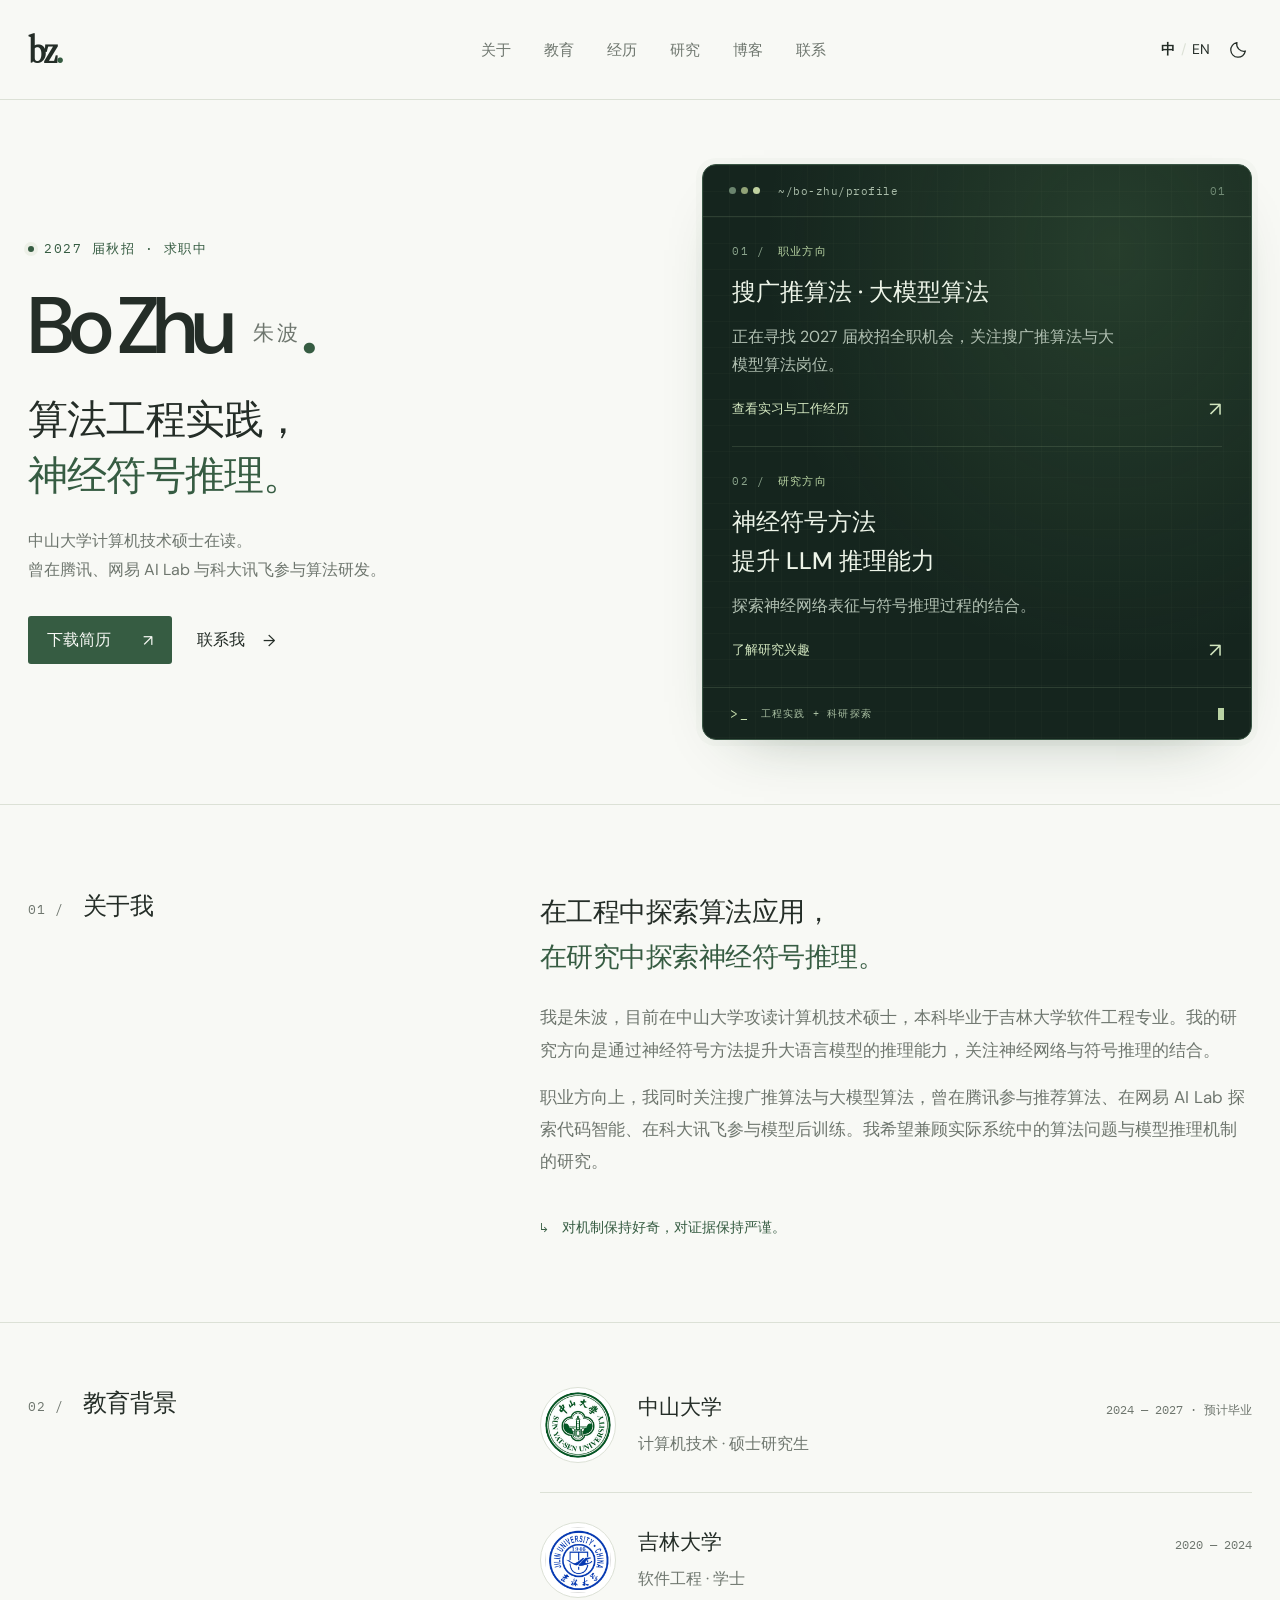
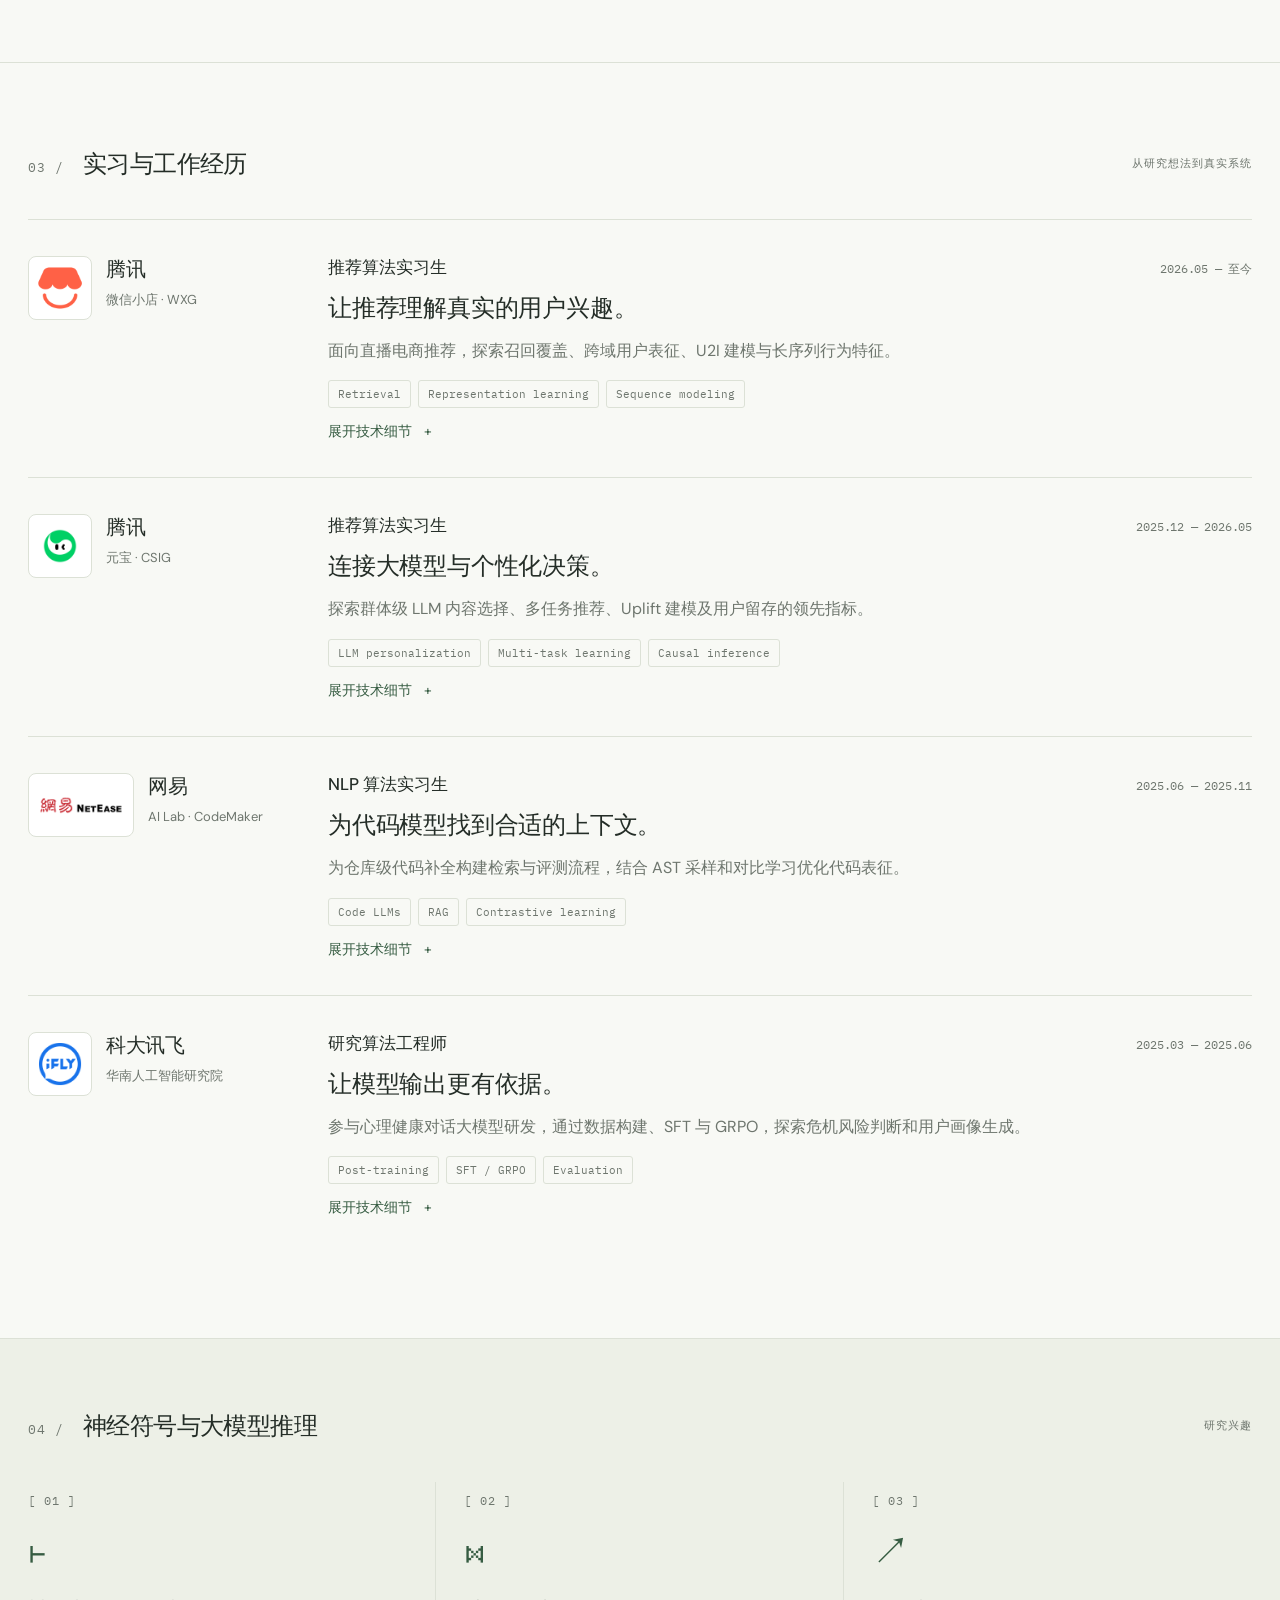
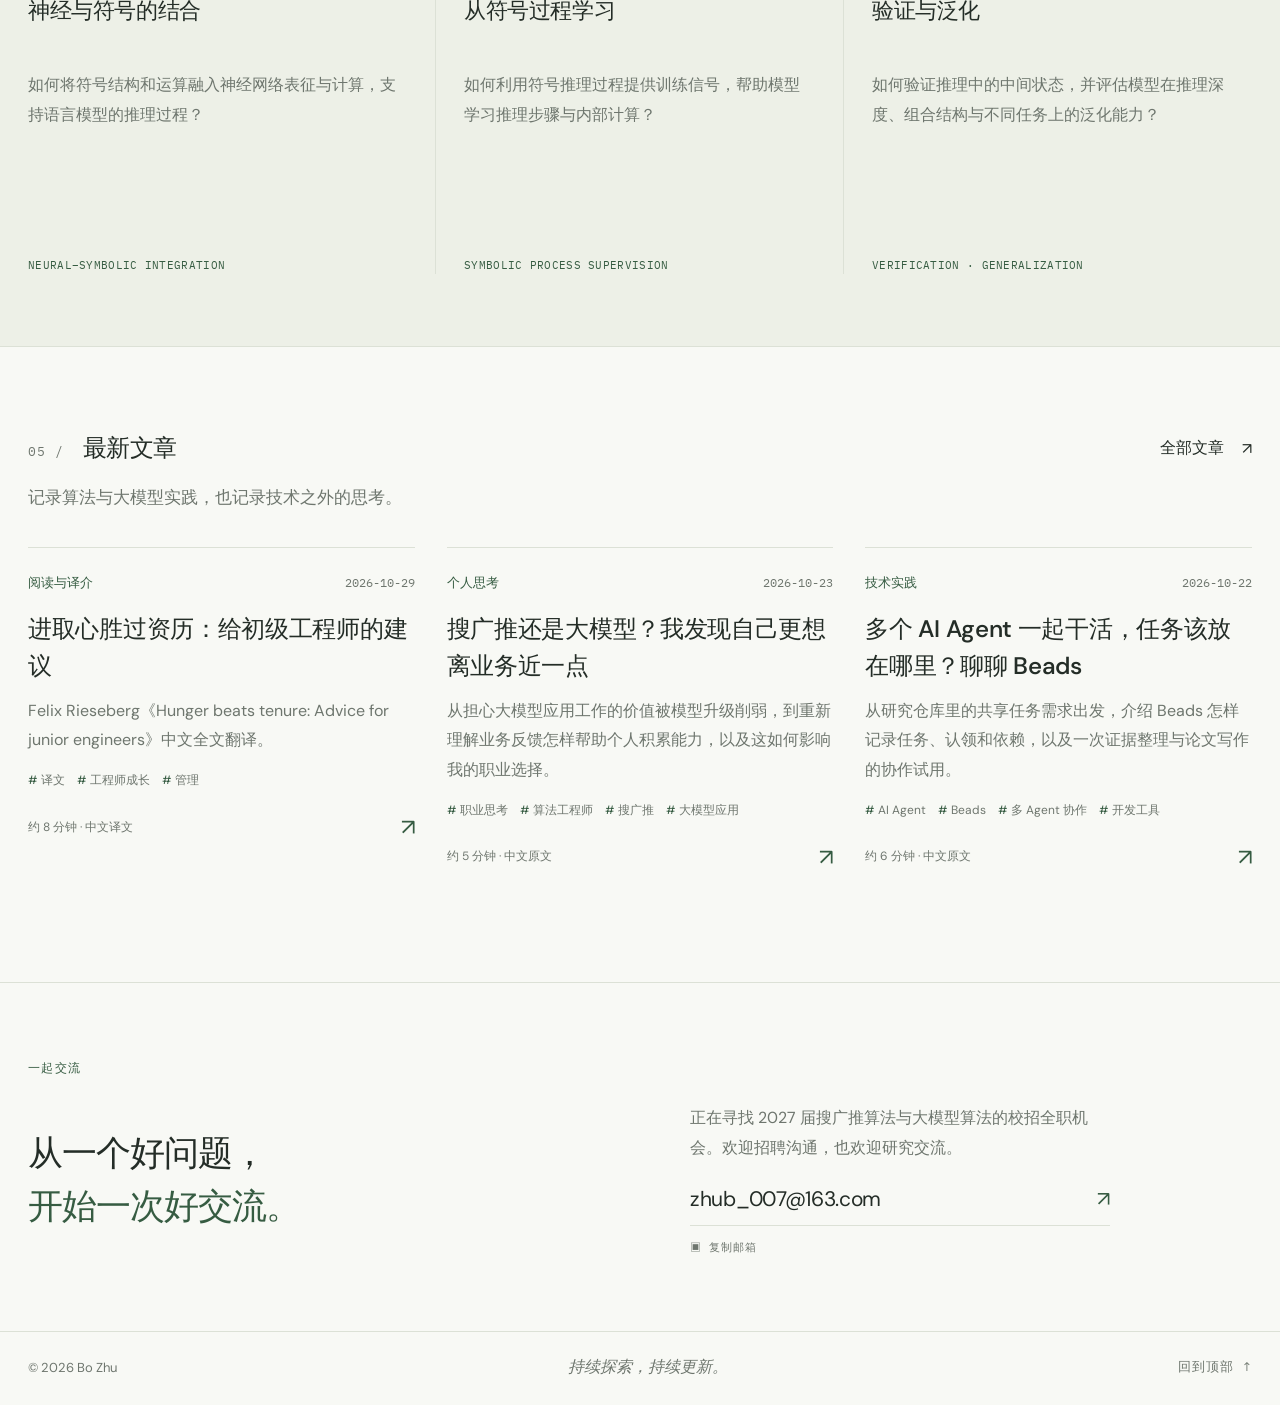
==== commit 7b930d68: "Publish Hunger beats tenure Chinese translation with original-author credits" ====
--- a/index.html
+++ b/index.html
@@ -3,9 +3,14 @@
 <head>
 <meta charset="utf-8"><meta name="viewport" content="width=device-width, initial-scale=1">
 <meta name="description" content="朱波，中山大学计算机技术硕士在读。职业方向为搜广推算法与大模型算法，研究神经符号方法与 LLM 推理。">
-<meta name="theme-color" content="#f7f8f3"><title>朱波 · 研究与技术实践</title>
+<meta name="theme-color" content="#f7f8f3"><title>朱波 Bo Zhu｜中山大学｜算法与大模型研究</title>
 <link rel="icon" href="favicon.svg" type="image/svg+xml"><link rel="stylesheet" href="styles.css"><link rel="stylesheet" href="blog/blog.css">
 <script src="profile.js" defer></script><script src="app.js" defer></script>
+<meta name="msvalidate.01" content="909E4913DDA43BDC648E3059ECA7C9FE" />
+<meta name="google-site-verification" content="cCx-m9OYNiA_g3xtr-NKhKgZyl9JH-55e1CaybNhACU" />
+<!-- SEARCH_METADATA_START -->
+<meta name="robots" content="index,follow"><link rel="canonical" href="https://meiying-cell.github.io/"><meta property="og:type" content="profile"><meta property="og:url" content="https://meiying-cell.github.io/"><meta property="og:title" content="朱波 Bo Zhu｜中山大学｜算法与大模型研究"><meta property="og:description" content="朱波，中山大学计算机技术硕士在读，关注搜广推、大模型算法与神经符号推理。"><script type="application/ld+json">{"@context":"https://schema.org","@graph":[{"@type":"Person","@id":"https://meiying-cell.github.io/#person","name":"朱波","alternateName":"Bo Zhu","url":"https://meiying-cell.github.io/","sameAs":["https://github.com/MeiYing-cell"],"affiliation":{"@type":"CollegeOrUniversity","name":"中山大学","alternateName":"Sun Yat-sen University"},"alumniOf":{"@type":"CollegeOrUniversity","name":"吉林大学","alternateName":"Jilin University"}},{"@type":"ProfilePage","@id":"https://meiying-cell.github.io/#profile","url":"https://meiying-cell.github.io/","name":"朱波 Bo Zhu｜中山大学｜算法与大模型研究","inLanguage":"zh-CN","mainEntity":{"@id":"https://meiying-cell.github.io/#person"}}]}</script>
+<!-- SEARCH_METADATA_END -->
 </head>
 <body>
 <a class="skip" href="#main" data-i18n="skip">跳至正文</a>
@@ -24,12 +29,12 @@
 </aside>
 </section>
 <section class="section wrap about" id="about"><div class="section-label"><span class="mono">01 /</span><h2 data-i18n="aboutTitle">关于我</h2></div><div class="about-content"><p class="large-copy" data-i18n="aboutLead">在工程中探索算法应用，<br><em>在研究中探索神经符号推理。</em></p><p data-i18n="aboutBody">我是朱波，目前在中山大学攻读计算机技术硕士，本科毕业于吉林大学软件工程专业。我的研究方向是通过神经符号方法提升大语言模型的推理能力，关注神经网络与符号推理的结合。</p><p data-i18n="aboutBody2">职业方向上，我同时关注搜广推算法与大模型算法，曾在腾讯参与推荐算法、在网易 AI Lab 探索代码智能、在科大讯飞参与模型后训练。我希望兼顾实际系统中的算法问题与模型推理机制的研究。</p><div class="about-note"><span class="mono">↳</span><span data-i18n="aboutNote">对机制保持好奇，对证据保持严谨。</span></div></div></section>
-<section class="section wrap education" id="education"><div class="section-label"><span class="mono">02 /</span><h2 data-i18n="educationTitle">教育背景</h2></div><div id="education-list"></div></section>
-<section class="section wrap" id="experience"><div class="section-heading"><div class="section-label"><span class="mono">03 /</span><h2 data-i18n="experienceTitle">实习与工作经历</h2></div><span class="section-aside mono" data-i18n="experienceAside">从研究想法到真实系统</span></div><div id="experience-list"></div></section>
+<section class="section wrap education" id="education"><div class="section-label"><span class="mono">02 /</span><h2 data-i18n="educationTitle">教育背景</h2></div><!-- STATIC_EDUCATION_START --><div id="education-list"><article class="education-row"><span class="university-icon"><img src="assets/sysu-crest.png" alt="中山大学 校徽" width="72" height="72" loading="lazy"></span><div class="school-info"><div class="school-heading"><h3>中山大学</h3><time>2024 — 2027 · 预计毕业</time></div><p>计算机技术 · 硕士研究生</p></div></article><article class="education-row"><span class="university-icon"><img src="assets/jlu-crest.gif" alt="吉林大学 校徽" width="72" height="72" loading="lazy"></span><div class="school-info"><div class="school-heading"><h3>吉林大学</h3><time>2020 — 2024</time></div><p>软件工程 · 学士</p></div></article></div><!-- STATIC_EDUCATION_END --></section>
+<section class="section wrap" id="experience"><div class="section-heading"><div class="section-label"><span class="mono">03 /</span><h2 data-i18n="experienceTitle">实习与工作经历</h2></div><span class="section-aside mono" data-i18n="experienceAside">从研究想法到真实系统</span></div><!-- STATIC_EXPERIENCE_START --><div id="experience-list"><article class="experience-row"><div class="experience-company"><span class="company-icon weixin-shop-logo"><img src="assets/weixin-shop.png" alt="Weixin Shop logo" width="96" height="52" loading="lazy"></span><div><h3 class="company-name">腾讯</h3><div class="company-team">微信小店 · WXG</div></div></div><div><div class="experience-role"><h3>推荐算法实习生</h3><span class="experience-date">2026.05 — 至今</span></div><p class="experience-intro">让推荐理解真实的用户兴趣。</p><p class="experience-body">面向直播电商推荐，探索召回覆盖、跨域用户表征、U2I 建模与长序列行为特征。</p><div class="tags"><span class="tag">Retrieval</span><span class="tag">Representation learning</span><span class="tag">Sequence modeling</span></div><details><summary>展开技术细节</summary><ul><li>从有效看播和近期交互中构建召回信号。</li><li>探索特征门控、表征映射与基于注意力的行为序列融合。</li></ul></details></div></article><article class="experience-row"><div class="experience-company"><span class="company-icon product-logo"><img src="assets/yuanbao.png" alt="Tencent Yuanbao logo" width="96" height="52" loading="lazy"></span><div><h3 class="company-name">腾讯</h3><div class="company-team">元宝 · CSIG</div></div></div><div><div class="experience-role"><h3>推荐算法实习生</h3><span class="experience-date">2025.12 — 2026.05</span></div><p class="experience-intro">连接大模型与个性化决策。</p><p class="experience-body">探索群体级 LLM 内容选择、多任务推荐、Uplift 建模及用户留存的领先指标。</p><div class="tags"><span class="tag">LLM personalization</span><span class="tag">Multi-task learning</span><span class="tag">Causal inference</span></div><details><summary>展开技术细节</summary><ul><li>面向首页与 Push 场景，设计群体级离线内容选择与生成链路。</li><li>分析 Push 通知的增量影响，以及点击和长期留存之间的权衡。</li></ul></details></div></article><article class="experience-row"><div class="experience-company"><span class="company-icon netease-logo"><img src="assets/netease.png" alt="NetEase logo" width="96" height="52" loading="lazy"></span><div><h3 class="company-name">网易</h3><div class="company-team">AI Lab · CodeMaker</div></div></div><div><div class="experience-role"><h3>NLP 算法实习生</h3><span class="experience-date">2025.06 — 2025.11</span></div><p class="experience-intro">为代码模型找到合适的上下文。</p><p class="experience-body">为仓库级代码补全构建检索与评测流程，结合 AST 采样和对比学习优化代码表征。</p><div class="tags"><span class="tag">Code LLMs</span><span class="tag">RAG</span><span class="tag">Contrastive learning</span></div><details><summary>展开技术细节</summary><ul><li>在代码补全评测中对比关键词、向量及混合检索方案。</li><li>构建跨文件的引用—定义样本与难负样本，用于 Embedding 微调。</li></ul></details></div></article><article class="experience-row"><div class="experience-company"><span class="company-icon product-logo"><img src="assets/iflytek.png" alt="iFLYTEK logo" width="96" height="52" loading="lazy"></span><div><h3 class="company-name">科大讯飞</h3><div class="company-team">华南人工智能研究院</div></div></div><div><div class="experience-role"><h3>研究算法工程师</h3><span class="experience-date">2025.03 — 2025.06</span></div><p class="experience-intro">让模型输出更有依据。</p><p class="experience-body">参与心理健康对话大模型研发，通过数据构建、SFT 与 GRPO，探索危机风险判断和用户画像生成。</p><div class="tags"><span class="tag">Post-training</span><span class="tag">SFT / GRPO</span><span class="tag">Evaluation</span></div><details><summary>展开技术细节</summary><ul><li>在数据构建中结合合成数据、模型筛选与专家复核。</li><li>通过结构化输出与引用过滤，改善生成画像的事实依据。</li></ul></details></div></article></div><!-- STATIC_EXPERIENCE_END --></section>
 <section class="research-section" id="research"><div class="wrap"><div class="section-heading"><div class="section-label"><span class="mono">04 /</span><h2 data-i18n="researchTitle">神经符号与大模型推理</h2></div><span class="section-aside mono" data-i18n="researchAside">研究兴趣</span></div><div class="research-grid"><article><span class="research-number mono">[ 01 ]</span><div class="research-symbol" aria-hidden="true">⊢</div><h3 data-i18n="r1Title">神经与符号的结合</h3><p data-i18n="r1Body">如何将符号结构和运算融入神经网络表征与计算，支持语言模型的推理过程？</p><span class="research-tag mono">NEURAL–SYMBOLIC INTEGRATION</span></article><article><span class="research-number mono">[ 02 ]</span><div class="research-symbol" aria-hidden="true">⋈</div><h3 data-i18n="r2Title">从符号过程学习</h3><p data-i18n="r2Body">如何利用符号推理过程提供训练信号，帮助模型学习推理步骤与内部计算？</p><span class="research-tag mono">SYMBOLIC PROCESS SUPERVISION</span></article><article><span class="research-number mono">[ 03 ]</span><div class="research-symbol" aria-hidden="true">↗</div><h3 data-i18n="r3Title">验证与泛化</h3><p data-i18n="r3Body">如何验证推理中的中间状态，并评估模型在推理深度、组合结构与不同任务上的泛化能力？</p><span class="research-tag mono">VERIFICATION · GENERALIZATION</span></article></div></div></section>
 <section class="section wrap" id="publications" hidden><div class="section-label"><span class="mono">05 /</span><h2 data-i18n="publicationsTitle">代表性论文</h2></div><div id="publication-list"></div></section>
 <!-- BLOG_PREVIEW_START -->
-<section class="section wrap latest-writing" id="writing"><div class="section-heading"><div class="section-label"><span class="mono">05 /</span><h2 data-i18n="writingTitle">最新文章</h2></div><a class="text-link" href="/blog/"><span data-i18n="allPosts">全部文章</span><span aria-hidden="true">↗</span></a></div><p class="writing-intro" data-i18n="writingIntro">记录算法与大模型实践，也记录技术之外的思考。</p><div class="writing-grid"><article class="writing-card " data-category="personal-reflections" data-tags="[&quot;职业思考&quot;, &quot;算法工程师&quot;, &quot;搜广推&quot;, &quot;大模型应用&quot;]"><a href="/blog/search-rec-ads-or-llm/" class="writing-card-link"><div class="writing-copy"><div class="writing-meta"><span class="category-name" data-zh="个人思考" data-en="Personal Reflections">个人思考</span><time datetime="2026-10-23">2026-10-23</time></div><h3 lang="zh-CN">搜广推还是大模型？我发现自己更想离业务近一点</h3><p lang="zh-CN">从担心大模型应用工作的价值被模型升级削弱，到重新理解业务反馈怎样帮助个人积累能力，以及这如何影响我的职业选择。</p><div class="writing-tags"><span>职业思考</span><span>算法工程师</span><span>搜广推</span><span>大模型应用</span></div><div class="writing-foot"><span data-zh="约 5 分钟 · 中文原文" data-en="~5 min · In Chinese">约 5 分钟 · 中文原文</span><span class="writing-arrow" aria-hidden="true">↗</span></div></div></a></article><article class="writing-card " data-category="technical-practice" data-tags="[&quot;AI Agent&quot;, &quot;Beads&quot;, &quot;多 Agent 协作&quot;, &quot;开发工具&quot;]"><a href="/blog/beads-shared-agent-tasks/" class="writing-card-link"><div class="writing-copy"><div class="writing-meta"><span class="category-name" data-zh="技术实践" data-en="Technical Practice">技术实践</span><time datetime="2026-10-22">2026-10-22</time></div><h3 lang="zh-CN">多个 AI Agent 一起干活，任务该放在哪里？聊聊 Beads</h3><p lang="zh-CN">从研究仓库里的共享任务需求出发，介绍 Beads 怎样记录任务、认领和依赖，以及一次证据整理与论文写作的协作试用。</p><div class="writing-tags"><span>AI Agent</span><span>Beads</span><span>多 Agent 协作</span><span>开发工具</span></div><div class="writing-foot"><span data-zh="约 6 分钟 · 中文原文" data-en="~6 min · In Chinese">约 6 分钟 · 中文原文</span><span class="writing-arrow" aria-hidden="true">↗</span></div></div></a></article><article class="writing-card " data-category="personal-reflections" data-tags="[&quot;大模型&quot;, &quot;实习感悟&quot;, &quot;RAG&quot;, &quot;Agent&quot;]"><a href="/blog/llm-experience-shelf-life/" class="writing-card-link"><div class="writing-copy"><div class="writing-meta"><span class="category-name" data-zh="个人思考" data-en="Personal Reflections">个人思考</span><time datetime="2026-10-22">2026-10-22</time></div><h3 lang="zh-CN">做过大模型实习后，我开始给技术经验标注‘保质期’</h3><p lang="zh-CN">从后训练和 RAG 的实习经历出发，聊聊模型进步如何改变应用开发，以及哪些能力值得长期积累。</p><div class="writing-tags"><span>大模型</span><span>实习感悟</span><span>RAG</span><span>Agent</span></div><div class="writing-foot"><span data-zh="约 7 分钟 · 中文原文" data-en="~7 min · In Chinese">约 7 分钟 · 中文原文</span><span class="writing-arrow" aria-hidden="true">↗</span></div></div></a></article></div></section>
+<section class="section wrap latest-writing" id="writing"><div class="section-heading"><div class="section-label"><span class="mono">05 /</span><h2 data-i18n="writingTitle">最新文章</h2></div><a class="text-link" href="/blog/"><span data-i18n="allPosts">全部文章</span><span aria-hidden="true">↗</span></a></div><p class="writing-intro" data-i18n="writingIntro">记录算法与大模型实践，也记录技术之外的思考。</p><div class="writing-grid"><article class="writing-card " data-category="reading-and-translation" data-tags="[&quot;译文&quot;, &quot;工程师成长&quot;, &quot;管理&quot;]"><a href="/blog/hunger-beats-tenure-translation/" class="writing-card-link"><div class="writing-copy"><div class="writing-meta"><span class="category-name" data-zh="阅读与译介" data-en="Reading &amp; Translation">阅读与译介</span><time datetime="2026-10-29">2026-10-29</time></div><h3 lang="zh-CN">进取心胜过资历：给初级工程师的建议</h3><p lang="zh-CN">Felix Rieseberg《Hunger beats tenure: Advice for junior engineers》中文全文翻译。</p><div class="writing-tags"><span>译文</span><span>工程师成长</span><span>管理</span></div><div class="writing-foot"><span data-zh="约 8 分钟 · 中文译文" data-en="~8 min · Chinese translation">约 8 分钟 · 中文译文</span><span class="writing-arrow" aria-hidden="true">↗</span></div></div></a></article><article class="writing-card " data-category="personal-reflections" data-tags="[&quot;职业思考&quot;, &quot;算法工程师&quot;, &quot;搜广推&quot;, &quot;大模型应用&quot;]"><a href="/blog/search-rec-ads-or-llm/" class="writing-card-link"><div class="writing-copy"><div class="writing-meta"><span class="category-name" data-zh="个人思考" data-en="Personal Reflections">个人思考</span><time datetime="2026-10-23">2026-10-23</time></div><h3 lang="zh-CN">搜广推还是大模型？我发现自己更想离业务近一点</h3><p lang="zh-CN">从担心大模型应用工作的价值被模型升级削弱，到重新理解业务反馈怎样帮助个人积累能力，以及这如何影响我的职业选择。</p><div class="writing-tags"><span>职业思考</span><span>算法工程师</span><span>搜广推</span><span>大模型应用</span></div><div class="writing-foot"><span data-zh="约 5 分钟 · 中文原文" data-en="~5 min · In Chinese">约 5 分钟 · 中文原文</span><span class="writing-arrow" aria-hidden="true">↗</span></div></div></a></article><article class="writing-card " data-category="technical-practice" data-tags="[&quot;AI Agent&quot;, &quot;Beads&quot;, &quot;多 Agent 协作&quot;, &quot;开发工具&quot;]"><a href="/blog/beads-shared-agent-tasks/" class="writing-card-link"><div class="writing-copy"><div class="writing-meta"><span class="category-name" data-zh="技术实践" data-en="Technical Practice">技术实践</span><time datetime="2026-10-22">2026-10-22</time></div><h3 lang="zh-CN">多个 AI Agent 一起干活，任务该放在哪里？聊聊 Beads</h3><p lang="zh-CN">从研究仓库里的共享任务需求出发，介绍 Beads 怎样记录任务、认领和依赖，以及一次证据整理与论文写作的协作试用。</p><div class="writing-tags"><span>AI Agent</span><span>Beads</span><span>多 Agent 协作</span><span>开发工具</span></div><div class="writing-foot"><span data-zh="约 6 分钟 · 中文原文" data-en="~6 min · In Chinese">约 6 分钟 · 中文原文</span><span class="writing-arrow" aria-hidden="true">↗</span></div></div></a></article></div></section>
 <!-- BLOG_PREVIEW_END -->
 <section class="contact-section wrap" id="contact"><p class="eyebrow mono" data-i18n="contactLabel">一起交流</p><div class="contact-grid"><h2 data-i18n="contactTitle">从一个好问题，<br><em>开始一次好交流。</em></h2><div><p data-i18n="contactBody">正在寻找 2027 届搜广推算法与大模型算法的校招全职机会。欢迎招聘沟通，也欢迎研究交流。</p><a class="email-link" id="email-link" href="mailto:zhub_007@163.com">zhub_007@163.com <span aria-hidden="true">↗</span></a><button class="copy-email mono" id="copy-email"><span aria-hidden="true">▣</span> <span data-i18n="copyEmail">复制邮箱</span></button><span id="copy-status" class="copy-status" role="status"></span></div></div></section>
 </main>
